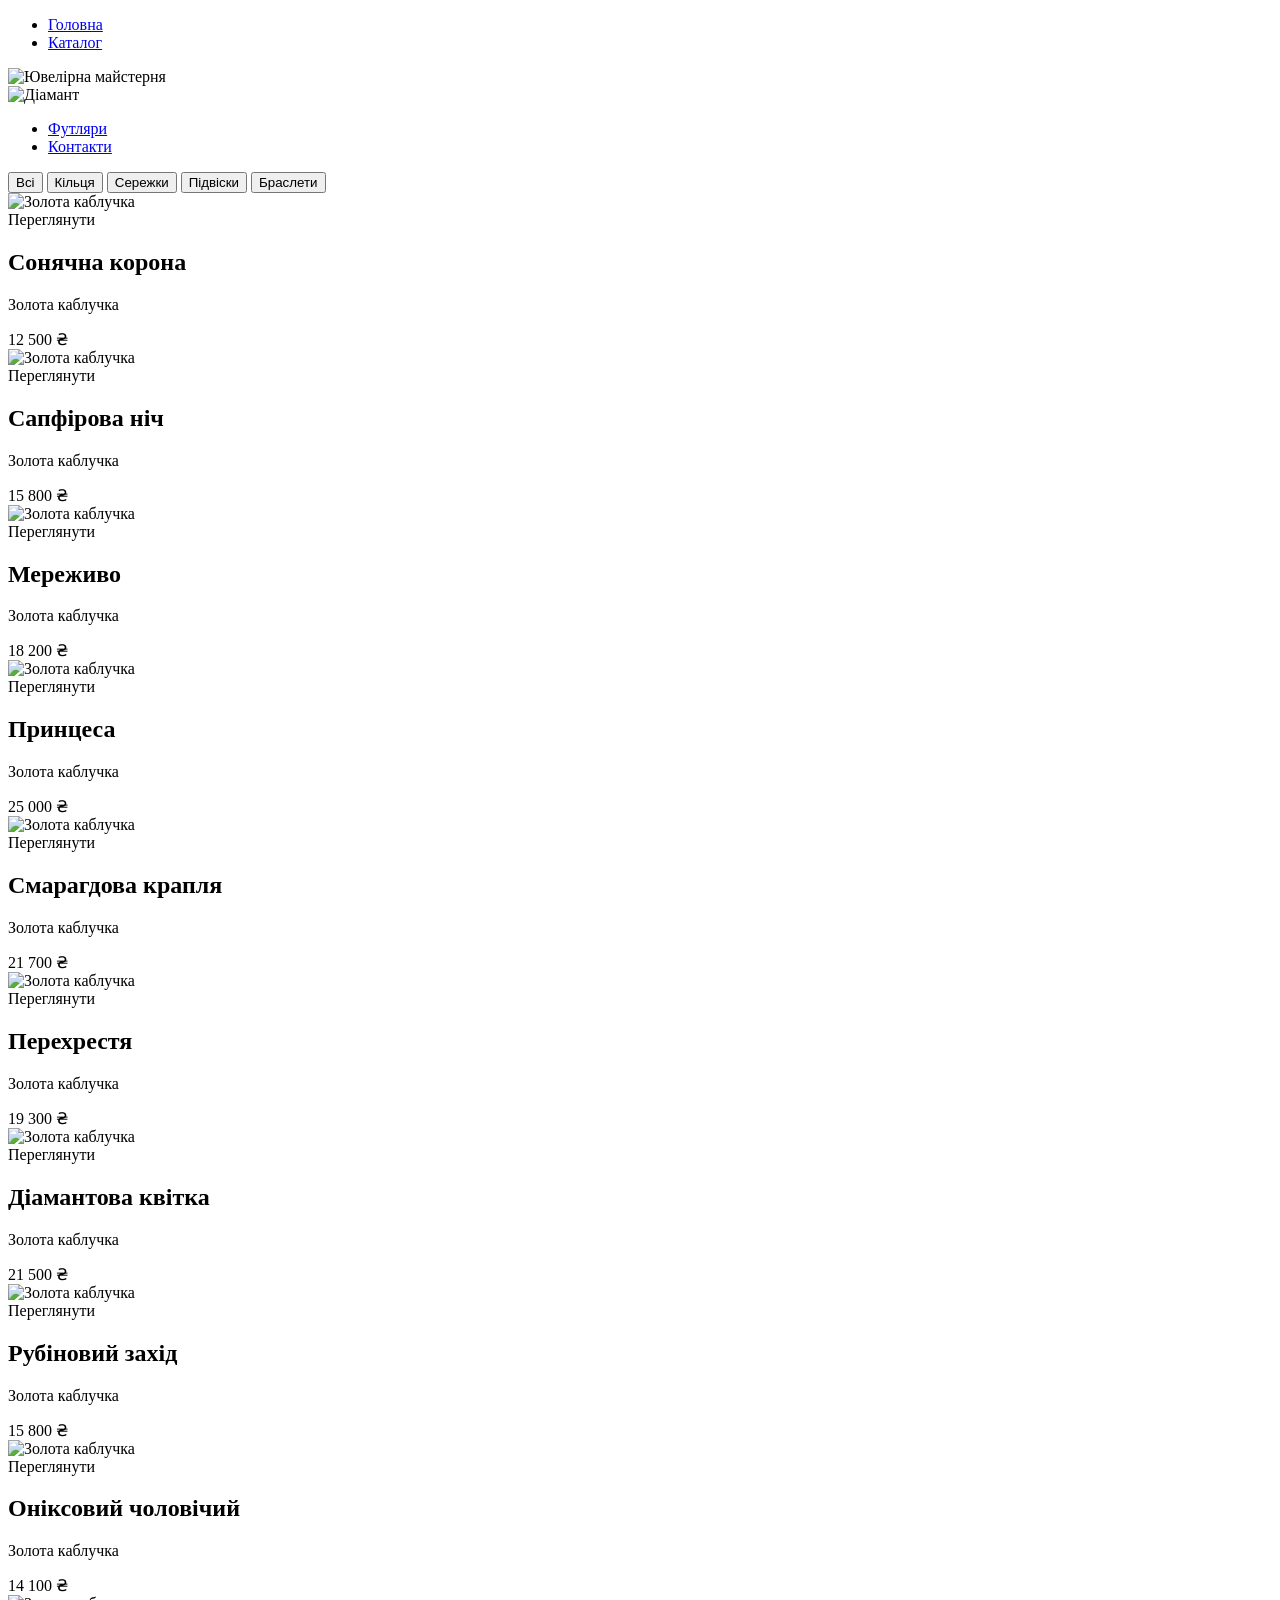
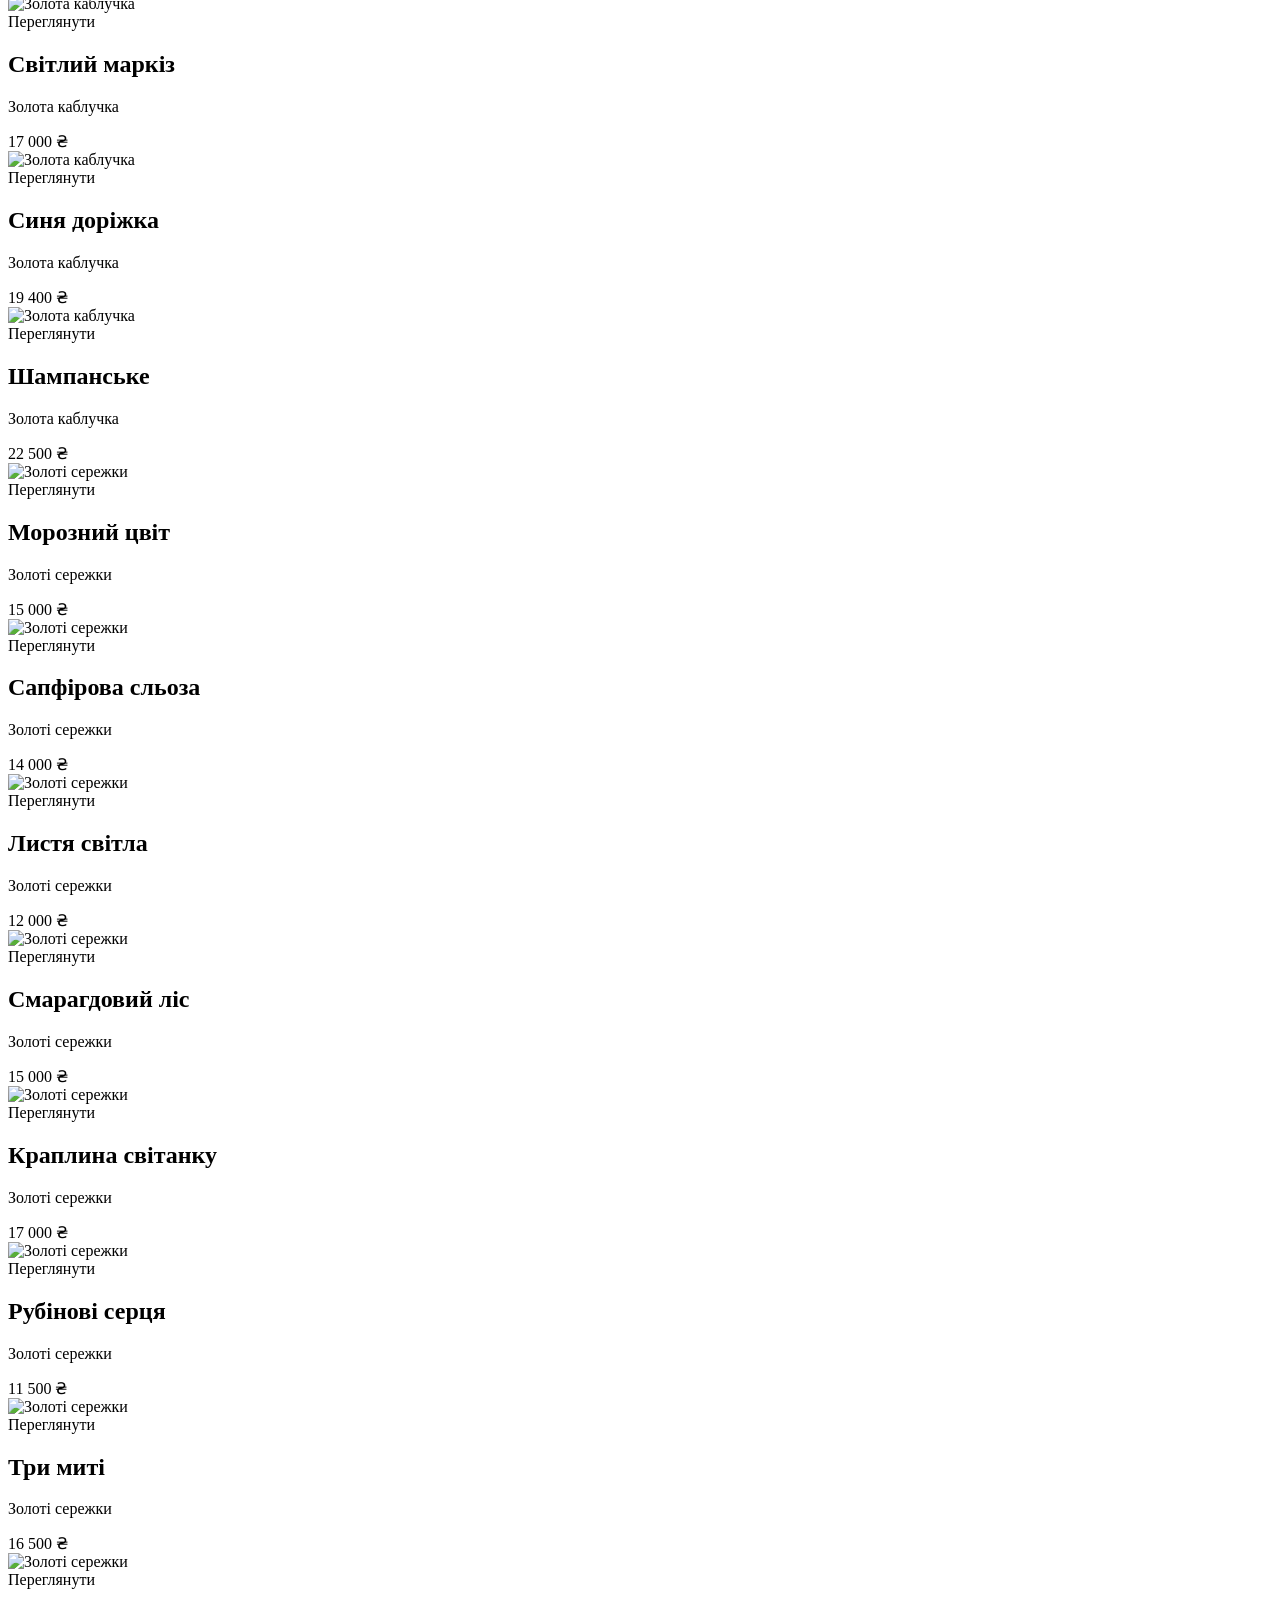
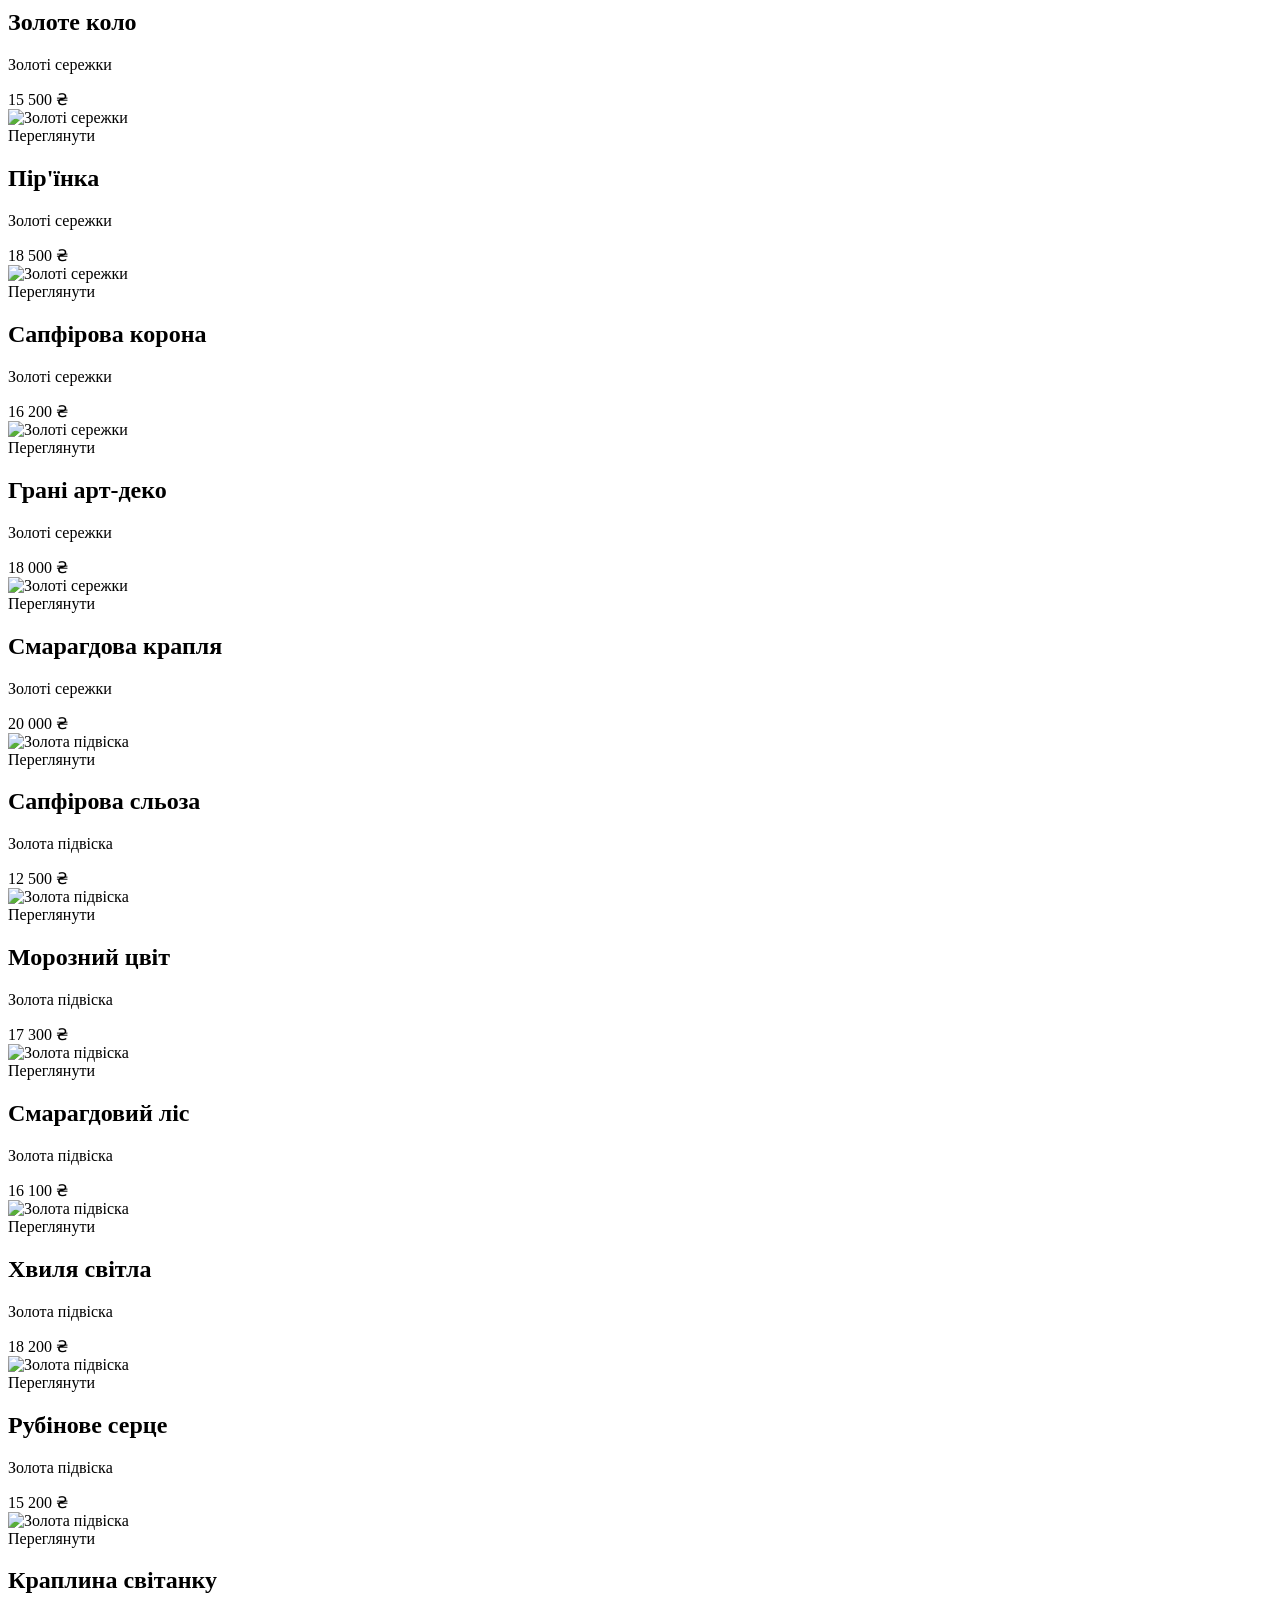
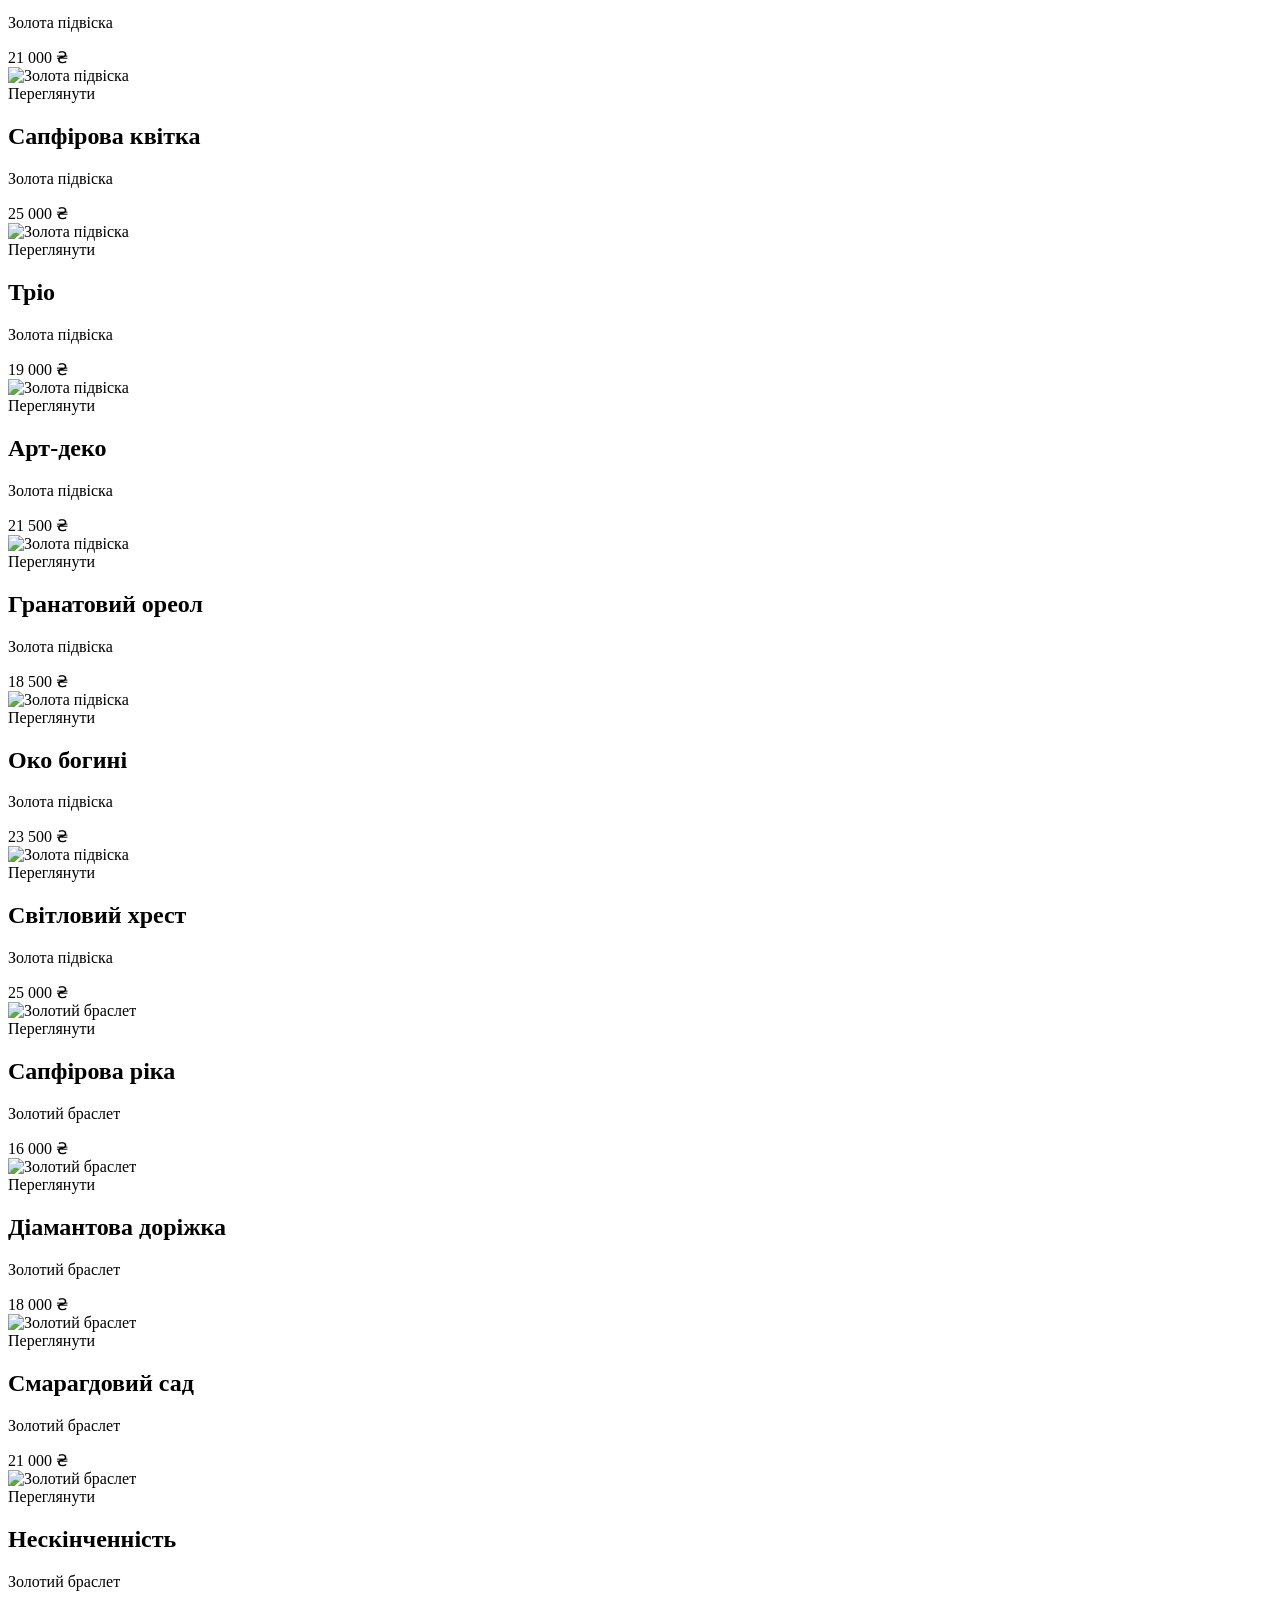
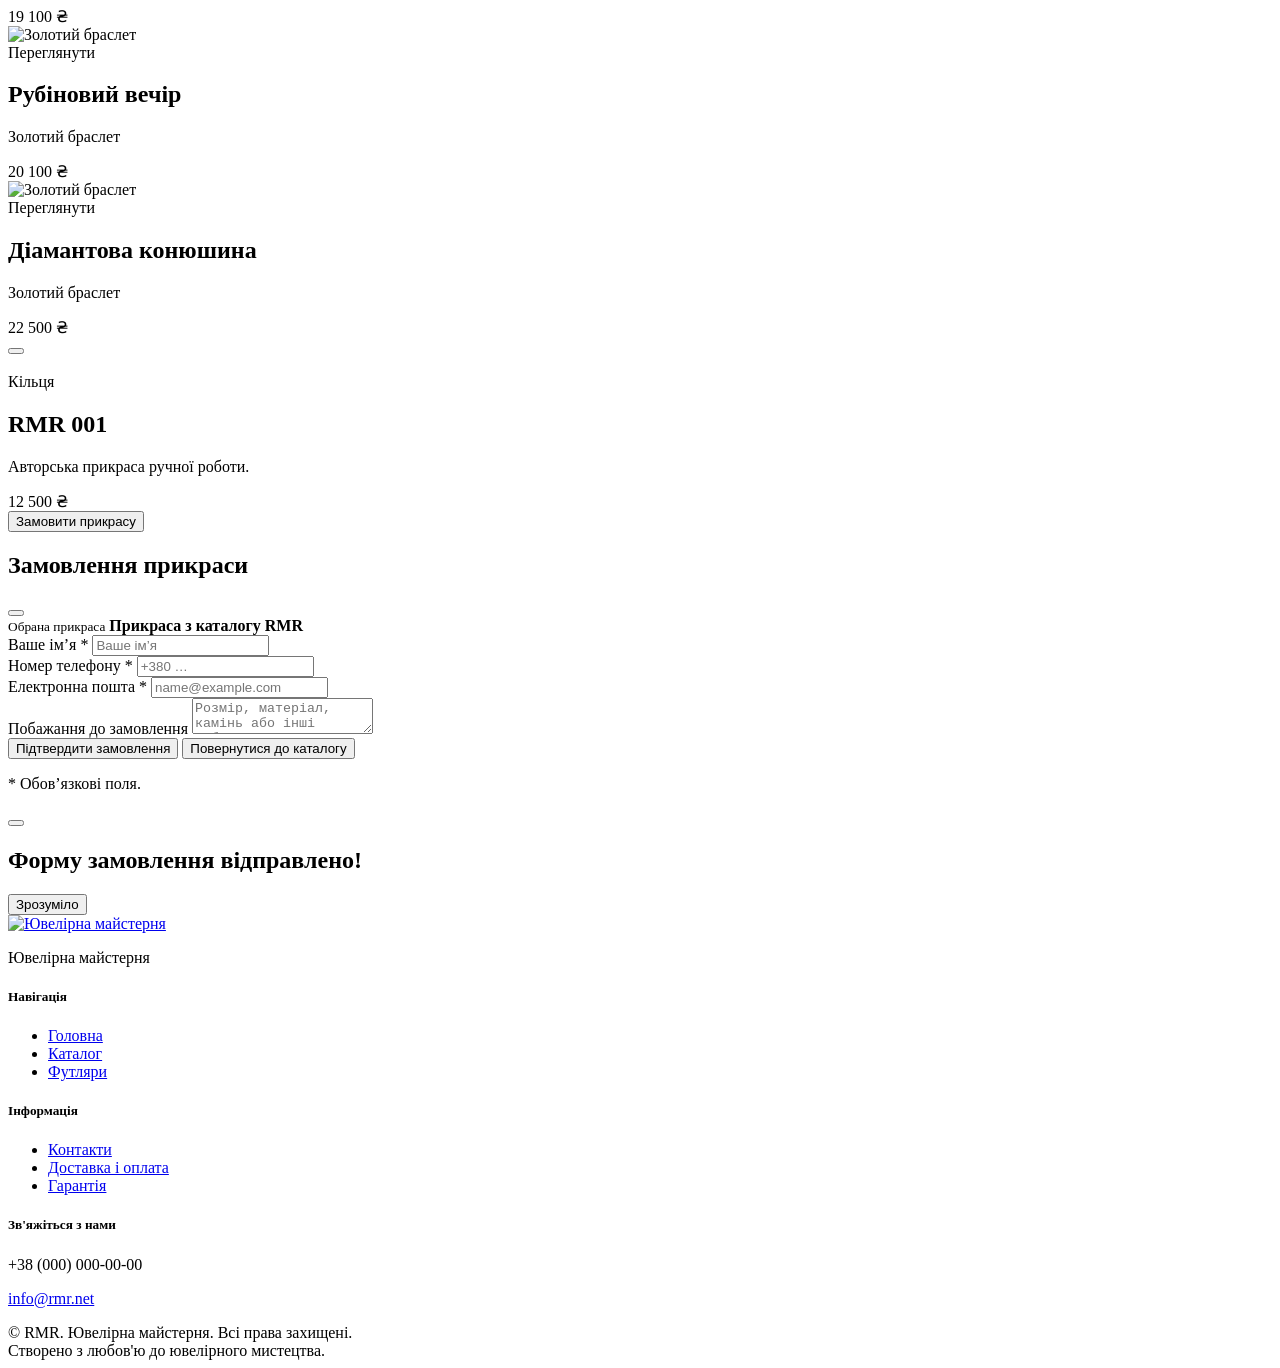
==== catalog.html @ 95575c85 "Add files via upload" ====
<!DOCTYPE html>
<html lang="uk">
<head>
    <meta charset="UTF-8">
    <meta name="viewport" content="width=device-width, initial-scale=1.0">
    
    <!-- Bootstrap -->
    <link rel="stylesheet" href="libs/bootstrap/css/bootstrap.min.css">
    
    <!-- Font Awesome -->
    <link rel="stylesheet" href="libs/fontawesome/css/all.min.css">

    
  <!-- Google Font -->
    <link rel="preconnect" href="https://fonts.googleapis.com">
    <link rel="preconnect" href="https://fonts.gstatic.com" crossorigin>
    <link href="https://fonts.googleapis.com/css2?family=Playfair+Display:wght@400;500;600;700&display=swap" rel="stylesheet">

       <!-- Основные стили -->
    <link rel="stylesheet" href="styles/style.css">

    <!-- Favicon -->
    <link rel="shortcut icon" href="images/favicon.png" type="image/x-icon">
    <title>Каталог — Ювелірна майстерня RMR</title>
 </head>         

<body>    
    <header class="site-header">
        <div class="container-fluid">
        <div class="row align-items-center">
    
        <!-- ЛЕВАЯ ЧАСТЬ МЕНЮ -->    
        <div class="col-lg-5 col-md-5 col-4">
        <nav class="navbar navbar-expand-lg p-0">
            <ul class="navbar-nav flex-row gap-lg-4 gap-2">
                <li class="nav-item ">  <a class="nav-link" href="index.html"> Головна </a> </li>   
                <li class="nav-item active"> <a class="nav-link"  href="catalog.html">  Каталог </a> </li>             
                                
            </ul>                    
        </nav>                            
        </div>                   
                                
        <!-- ЦЕНТРАЛЬНЫЙ ЛОГОТИП -->                          
        <div class="col-lg-2 col-md-2 col-4">                     
        <div class="logo-box text-center"> 
        <img src="images/logotip.png" class="logo img-fluid" alt="Ювелірна майстерня">
        <div class="diamond-wrap">                       
        <img src="images/diamond.png" class="logo-diamond" alt="Діамант"> </div>
         </div> 
        </div>             
        <!-- ПРАВАЯ ЧАСТЬ МЕНЮ -->
        <div class="col-lg-5 col-md-5 col-4">
        <nav class="navbar navbar-expand-lg p-0">
            <ul class="navbar-nav flex-row justify-content-end gap-lg-4 gap-2 w-100"> 
            <li class="nav-item"> <a class="nav-link" href="packaging.html"> Футляри  </a> </li>
            <li class="nav-item"> <a class="nav-link" href="contacts.html"> Контакти </a> </li> </ul>
        </nav>                        
        </div>                          
        </div>                           
        </div>                       
         </header>                

  
    <!-- ================= CATALOG ================= -->

    <main class="catalog-page">

        <!--<section class="catalog-header">
             <p>Оберіть прикрасу, яка стане частиною
                        вашої особливої історії. </p>
         </section>-->               
                   
                 
        <!-- ФІЛЬТР -->
        <div class="catalog-filter">
            <button class="filter-btn active" data-filter="all">Всі </button>
            <button class="filter-btn" data-filter="rings"> Кільця </button>
            <button class="filter-btn" data-filter="earrings"> Сережки </button>    
            <button class="filter-btn" data-filter="pendants">  Підвіски</button>         
            <button class="filter-btn" data-filter="bracelets">Браслети</button>
          </div>       
        
        <!-- ТОВАРИ -->
     <section class="products-grid">
            
        <!-- ===== КІЛЬЦЕ 1 ===== -->
       <article class="product-card"
         data-category="rings"
         data-title="Сонячна корона"
         data-description="Великий круглий діамант у центрі, оточений ореолом із дрібних діамантів. Плечики прикрашені ажурним золотим візерунком із діамантовою розсипкою. Жовте золото."
         data-price="12 500 ₴"
         data-category-name="Кільця">   
     <div class="product-image"> 
       <img src="images/rings/1.png"  alt="Золота каблучка">
     <div class="product-overlay"><span> Переглянути </span> </div>    
     </div>   
          
    <div class="product-info">
        <h2>Сонячна корона</h2>
        <p>Золота каблучка</p>
        <span class="product-price"> 12 500 ₴</span>
      </div>          
     </article>        

    <!-- ===== КІЛЬЦЕ 2 ===== -->
    <article class="product-card" 
            data-category="rings"
            data-title="Сапфірова ніч"
            data-description="Овальний синій сапфір в ореолі з круглих діамантів. Плечики з доріжкою дрібних діамантів. Жовте золото."
            data-price="15 800 ₴"
            data-category-name="Кільця">      
    <div class="product-image">
         <img src="images/rings/2.png" alt="Золота каблучка">       
      <div class="product-overlay"><span>Переглянути</span></div>  
    </div>                    
                         
    <div class="product-info">
         <h2>Сапфірова ніч</h2>
          <p>Золота каблучка</p>      
       <span class="product-price"> 15 800 ₴</span>
                       
     </div>               
     </article>                   

       <!-- ===== КІЛЬЦЕ 3 ===== -->
    <article class="product-card" 
            data-category="rings"
            data-title="Мереживо"
            data-description="Широка ажурна шинка з переплетеним золотим візерунком. У центрі ромбоподібний елемент, оздоблений дрібними діамантами. Жовте золото."
            data-price="18 200 ₴"
            data-category-name="Кільця">  
        <div class="product-image">
             <img src="images/rings/3.png" alt="Золота каблучка">
        <div class="product-overlay"><span>Переглянути</span> </div>
         </div>       
         <div class="product-info">
               <h2>Мереживо</h2>
               <p>Золота каблучка</p>
               <span class="product-price">18 200 ₴</span>
        </div>
    </article> 
           
           <!-- ===== КІЛЬЦЕ 4 ===== -->
    <article class="product-card" 
        data-category="rings"
        data-title="Принцеса"
        data-description="Діамант огранки принцеса у ковалих лапках. Плечики з доріжкою дрібних діамантів. Біле золото (за фото метал виглядає світлішим, ніж в інших виробах, тому це варто уточнити)."
        data-price="25 000 ₴"
        data-category-name="Кільця">  
<div class="product-image">
     <img src="images/rings/4.png" alt="Золота каблучка">
<div class="product-overlay"><span>Переглянути</span> </div>
 </div>       
 <div class="product-info">
        <h2>Принцеса</h2>
        <p>Золота каблучка</p>
        <span class="product-price">25 000 ₴</span>
</div>
</article>

      <!-- ===== КІЛЬЦЕ 5 ===== -->
    <article class="product-card" 
        data-category="rings"
        data-title="Смарагдова крапля"
        data-description="Смарагд-груша в обрамленні з дрібних діамантів із вишуканими золотими завитками з боків. Жовте золото."
        data-price="21 700 ₴"
        data-category-name="Кільця">  
<div class="product-image">
    <img src="images/rings/5.png" alt="Золота каблучка">
<div class="product-overlay"><span>Переглянути</span> </div>
</div>       
<div class="product-info"> 
    <h2>Смарагдова крапля</h2>
    <p>Золота каблучка</p>
    <span class="product-price">21 700 ₴</span>
</div>
</article>  
            
      <!-- ===== КІЛЬЦЕ 6 ===== -->
    <article class="product-card" 
    data-category="rings"
    data-title="Перехрестя"
    data-description="Кілька тонких золотих шинок, що перехрещуються, з доріжками дрібних діамантів. Легка та динамічна форма. Жовте золото."
    data-price="19 300 ₴"
    data-category-name="Кільця">  
<div class="product-image">
    <img src="images/rings/6.png" alt="Золота каблучка">
<div class="product-overlay"><span>Переглянути</span> </div>
</div>       
<div class="product-info">
    <h2>Перехрестя</h2>
    <p>Золота каблучка</p>
<span class="product-price">19 300 ₴</span>
</div>
</article>  
        
      <!-- ===== КІЛЬЦЕ 7 ===== -->
    <article class="product-card" 
        data-category="rings"
        data-title="Діамантова квітка"
        data-description="Великий круглий діамант у центрі, оточений колом із круглих діамантів у формі квітки. Гладка золота шинка. Жовте золото."
        data-price="21 500 ₴"
        data-category-name="Кільця">  
<div class="product-image">
    <img src="images/rings/7.png" alt="Золота каблучка">
<div class="product-overlay"><span>Переглянути</span> </div>
</div>       
<div class="product-info"> 
    <h2>Діамантова квітка</h2>
    <p>Золота каблучка</p>
<span class="product-price">21 500 ₴</span>
</div>
</article>  
        
    <!-- ===== КІЛЬЦЕ 8 ===== -->
    <article class="product-card" 
        data-category="rings"
        data-title="Рубіновий захід"
        data-description="Овальний рубін в ореолі з дрібних діамантів. Плечики з діамантовою доріжкою. Жовте золото."
        data-price="15 800 ₴"
        data-category-name="Кільця">  
<div class="product-image">
    <img src="images/rings/8.png" alt="Золота каблучка">
<div class="product-overlay"><span>Переглянути</span> </div>
</div>       
<div class="product-info">  
    <h2>Рубіновий захід</h2>
    <p>Золота каблучка</p>
<span class="product-price">15 800 ₴</span>
</div>
</article>  
        
        <!-- ===== КІЛЬЦЕ 9 ===== -->
    <article class="product-card" 
        data-category="rings"
        data-title="Оніксовий чоловічий"
        data-description="Печатка з прямокутним чорним каменем (схоже на онікс) у масивній золотій оправі. З боків ажурний орнамент. Жовте золото."
        data-price="14 100 ₴"
        data-category-name="Кільця">  
    <div class="product-image">
        <img src="images/rings/9.png" alt="Золота каблучка">
    <div class="product-overlay"><span>Переглянути</span> </div>
    </div>       
    <div class="product-info">  
        <h2>Оніксовий чоловічий</h2>
        <p>Золота каблучка</p>
    <span class="product-price">14 100 ₴</span>
    </div>
    </article>  
            
           <!-- ===== КІЛЬЦЕ 10 ===== -->
    <article class="product-card" 
    data-category="rings"
    data-title="Світлий маркіз"
    data-description="Діамант огранки маркіз у центрі з двома групами дрібних діамантів по боках. Тонка золота шинка. Жовте золото."
    data-price="17 000 ₴"
    data-category-name="Кільця">  
<div class="product-image">
    <img src="images/rings/10.png" alt="Золота каблучка">
<div class="product-overlay"><span>Переглянути</span> </div>
</div>       
<div class="product-info">  
    <h2>Світлий маркіз</h2>
    <p>Золота каблучка</p>
<span class="product-price">17 000 ₴</span>
</div>
</article>  

      <!-- ===== КІЛЬЦЕ 11 ===== -->
        <article class="product-card" 
            data-category="rings"
            data-title="Синя доріжка"
            data-description="Напівобідок із чергуванням круглих сапфірів і діамантів по всій верхній частині шинки. Жовте золото."
            data-price="19 400 ₴"
            data-category-name="Кільця">  
        <div class="product-image">
        <img src="images/rings/11.png" alt="Золота каблучка">
        <div class="product-overlay"><span>Переглянути</span> </div>
        </div>       
        <div class="product-info">  
            <h2>Синя доріжка</h2>
            <p>Золота каблучка</p>
        <span class="product-price">19 400 ₴</span>
        </div>
        </article>      

        <!-- ===== КІЛЬЦЕ 12 ===== -->
        <article class="product-card" 
            data-category="rings"
            data-title="Шампанське"
            data-description="Великий овальний камінь теплого відтінку шампань (схоже на діамант фантазійного кольору або морганіт, потрібне уточнення) в ореолі з дрібних діамантів. Плечики прикрашені діамантами. Жовте золото."
            data-price="22 500 ₴"
            data-category-name="Кільця">  
        <div class="product-image">
        <img src="images/rings/12.png" alt="Золота каблучка">
        <div class="product-overlay"><span>Переглянути</span> </div>
        </div>       
        <div class="product-info">  
            <h2>Шампанське</h2>
            <p>Золота каблучка</p>
        <span class="product-price">22 500 ₴</span>
        </div>
        </article>  


             <!-- ===== СЕРЕЖКИ ===== -->
        <article class="product-card" 
                 data-category="earrings"
                 data-title="Морозний цвіт"
                 data-description="По вісім діамантів-маркізів у формі квітки, в центрі круглий діамант, зверху пусета-маркіз, жовте золото."
                 data-price="15 000 ₴"
                 data-category-name="Сережки">  
        <div class="product-image">    
                   <img src="images/earrings/1.png"alt="Золоті сережки">
        <div class="product-overlay"> <span>Переглянути</span> </div>  
         </div>                
        <div class="product-info">
                <h2>Морозний цвіт</h2>
                <p>Золоті сережки</p>
                <span class="product-price">  15 000 ₴</span>       
        </div>    
        </article> 

        <!-- ===== СЕРЕЖКИ 2===== -->
        <article class="product-card" 
                 data-category="earrings"
                 data-title="Сапфірова сльоза"
                 data-description="Сапфіри-груші в ореолі з діамантів, зверху квадратний елемент із чотирьох діамантів, жовте золото."
                 data-price="14 000 ₴"
                 data-category-name="Сережки">  
        <div class="product-image">    
                   <img src="images/earrings/2.png"alt="Золоті сережки">
        <div class="product-overlay"> <span>Переглянути</span> </div>  
         </div>                
        <div class="product-info">
                <h2>Сапфірова сльоза</h2>
                <p>Золоті сережки</p>
                <span class="product-price">  14 000 ₴</span>       
        </div>    
        </article>

        <!-- ===== СЕРЕЖКИ 3===== -->
        <article class="product-card" 
                 data-category="earrings"
                 data-title="Листя світла"
                 data-description="Каскад із діамантів-маркізів у вигляді гілочки, зверху пусета з круглим діамантом, жовте золото."
                 data-price="12 000 ₴"
                 data-category-name="Сережки">  
        <div class="product-image">    
                   <img src="images/earrings/3.png"alt="Золоті сережки">
        <div class="product-overlay"> <span>Переглянути</span> </div>  
         </div>                
        <div class="product-info">
                <h2>Листя світла</h2>
                <p>Золоті сережки</p>
                <span class="product-price">  12 000 ₴</span>       
        </div>    
        </article>

        <!-- ===== СЕРЕЖКИ 4===== -->
        <article class="product-card" 
                 data-category="earrings"
                 data-title="Смарагдовий ліс"
                 data-description="Смарагди огранки ізумруд в ореолі з круглих діамантів, зверху овальна пусета з діамантів, жовте золото."
                 data-price="15 000 ₴"
                 data-category-name="Сережки">  
        <div class="product-image">    
                   <img src="images/earrings/4.png"alt="Золоті сережки">
        <div class="product-overlay"> <span>Переглянути</span> </div>  
         </div>                
        <div class="product-info">
                <h2>Смарагдовий ліс</h2>
                <p>Золоті сережки</p>
                <span class="product-price">  15 000 ₴</span>       
        </div>    
        </article> 

        <!-- ===== СЕРЕЖКИ 5===== -->
        <article class="product-card" 
                 data-category="earrings"
                 data-title="Краплина світанку"
                 data-description="Діаманти-груші в подвійному ореолі з дрібних діамантів, зверху діамантова доріжка, жовте золото."
                 data-price="17 000 ₴"
                 data-category-name="Сережки">  
        <div class="product-image">    
                   <img src="images/earrings/5.png"alt="Золоті сережки">
        <div class="product-overlay"> <span>Переглянути</span> </div>  
         </div>                
        <div class="product-info">
                <h2>Краплина світанку</h2>
                <p>Золоті сережки</p>
                <span class="product-price">  17 000 ₴</span>       
        </div>    
        </article> 

        <!-- ===== СЕРЕЖКИ 6===== -->
        <article class="product-card" 
                 data-category="earrings"
                 data-title="Рубінові серця"
                 data-description="Рубіни-серця в ореолі з діамантів, зверху великий овальний діамант, жовте золото."
                 data-price="11 500 ₴"
                 data-category-name="Сережки">  
        <div class="product-image">    
                   <img src="images/earrings/6.png"alt="Золоті сережки">
        <div class="product-overlay"> <span>Переглянути</span> </div>  
         </div>                
        <div class="product-info">
                <h2>Рубінові серця</h2>
                <p>Золоті сережки</p>
                <span class="product-price">  11 500 ₴</span>       
        </div>    
        </article>

        <!-- ===== СЕРЕЖКИ 7===== -->
        <article class="product-card" 
                 data-category="earrings"
                 data-title="Три миті"
                 data-description="Три круглі діаманти, підвішені один під одним, зверху витягнута діамантова пусета, жовте золото."
                 data-price="16 500 ₴"
                 data-category-name="Сережки">  
        <div class="product-image">    
                   <img src="images/earrings/7.png"alt="Золоті сережки">
        <div class="product-overlay"> <span>Переглянути</span> </div>  
         </div>                
        <div class="product-info">
                <h2>Три миті</h2>
                <p>Золоті сережки</p>
                <span class="product-price">  16 500 ₴</span>       
        </div>    
        </article>

        <!-- ===== СЕРЕЖКИ 8===== -->
        <article class="product-card" 
                 data-category="earrings"
                 data-title="Золоте коло"
                 data-description="Золоті сережки-кільця з доріжкою з круглих діамантів по всій довжині."
                 data-price="15 500 ₴"
                 data-category-name="Сережки">  
        <div class="product-image">    
                   <img src="images/earrings/8.png"alt="Золоті сережки">
        <div class="product-overlay"> <span>Переглянути</span> </div>  
         </div>                
        <div class="product-info">
                <h2>Золоте коло</h2>
                <p>Золоті сережки</p>
                <span class="product-price">  15 500 ₴</span>       
        </div>    
        </article> 

        <!-- ===== СЕРЕЖКИ 9===== -->
        <article class="product-card" 
                 data-category="earrings"
                 data-title="Пір'їнка"
                 data-description="Подовжений каскад із діамантів-маркізів і круглого діаманта, зверху діамант-маркіз, жовте золото."
                 data-price="18 500 ₴"
                 data-category-name="Сережки">  
        <div class="product-image">    
                   <img src="images/earrings/9.png"alt="Золоті сережки">
        <div class="product-overlay"> <span>Переглянути</span> </div>  
         </div>                
        <div class="product-info">
                <h2>Пір'їнка</h2>
                <p>Золоті сережки</p>
                <span class="product-price">  18 500 ₴</span>       
        </div>    
        </article>  

        <!-- ===== СЕРЕЖКИ 10===== -->
        <article class="product-card" 
                 data-category="earrings"
                 data-title="Сапфірова корона"
                 data-description="Круглі сапфіри в ореолі з діамантів, вище два невеликі камені (діамант і сапфір), жовте золото."
                 data-price="16 200 ₴"
                 data-category-name="Сережки">  
        <div class="product-image">    
                   <img src="images/earrings/10.png"alt="Золоті сережки">
        <div class="product-overlay"> <span>Переглянути</span> </div>  
         </div>                
        <div class="product-info">
                <h2>Сапфірова корона</h2>
                <p>Золоті сережки</p>
                <span class="product-price">  16 200 ₴</span>       
        </div>    
        </article>

        <!-- ===== СЕРЕЖКИ 11===== -->
        <article class="product-card" 
                 data-category="earrings"
                 data-title="Грані арт-деко"
                 data-description="Квадратний діамант у ромбоподібній оправі з діамантовою окантовкою, зверху доріжка з діамантів, жовте золото."
                 data-price="18 000 ₴"
                 data-category-name="Сережки">  
        <div class="product-image">    
                   <img src="images/earrings/11.png"alt="Золоті сережки">
        <div class="product-overlay"> <span>Переглянути</span> </div>  
         </div>                
        <div class="product-info">
                <h2>Грані арт-деко</h2>
                <p>Золоті сережки</p>
                <span class="product-price">  18 000 ₴</span>       
        </div>    
        </article>

        <!-- ===== СЕРЕЖКИ 12===== -->
        <article class="product-card" 
                 data-category="earrings"
                 data-title="Смарагдова крапля"
                 data-description="Смарагди-груші в ореолі з діамантів, зверху діамант-маркіз і невеликий діамантовий акцент, жовте золото."
                 data-price="20 000 ₴"
                 data-category-name="Сережки">  
        <div class="product-image">    
                   <img src="images/earrings/12.png"alt="Золоті сережки">
        <div class="product-overlay"> <span>Переглянути</span> </div>  
         </div>                
        <div class="product-info">
                <h2>Смарагдова крапля</h2>
                <p>Золоті сережки</p>
                <span class="product-price">  20 000 ₴</span>       
        </div>    
        </article>        
        
              
                                   
        <!-- ===== ПІДВІСКА ===== -->
        <article class="product-card" 
            data-category="pendants"
            data-title="Сапфірова сльоза"
            data-description="Cапфір-груша в ореолі з круглих діамантів, бейл-квітка з діамантів, жовте золото, ланцюжок."
            data-price="12 500 ₴"
            data-category-name="Підвіска">  
       <div class="product-image"><img src="images/pendants/1.png"alt="Золота підвіска">
       <div class="product-overlay"><span>Переглянути</span> </div>
        </div>        
        <div class="product-info">   
                <h2>Сапфірова сльоза</h2> 
                <p>Золота підвіска</p>    
                <span class="product-price">  12 500 ₴</span>
        </div>      
        </article>        
                
        <!-- ===== ПІДВІСКА 2 ===== -->
    <article class="product-card" 
        data-category="pendants"
        data-title="Морозний цвіт"
        data-description=" Вісім діамантів огранки маркіз у формі сніжинки, центральний круглий діамант, бейл із діаманта-груші, жовте золото. "
        data-price="17 300 ₴"
        data-category-name="Підвіска">  
    <div class="product-image">
        <img src="images/pendants/2.png"alt="Золота підвіска">
    <div class="product-overlay"><span>Переглянути</span></div>  
    </div>
    <div class="product-info">
        <h2>Морозний цвіт</h2>
        <p>Золота підвіска</p>
        <span class="product-price"> 17 300 ₴</span>
    </div>   
    </article>

    <!-- ===== ПІДВІСКА 3 ===== -->
    <article class="product-card" 
        data-category="pendants"
        data-title="Смарагдовий ліс"
        data-description="Смарагд огранки ізумруд в ореолі з круглих діамантів, бейл із доріжкою з діамантів, жовте золото.    "
        data-price="16 100 ₴"
        data-category-name="Підвіска">  
    <div class="product-image">
        <img src="images/pendants/3.png"alt="Золота підвіска">
    <div class="product-overlay"><span>Переглянути</span></div>  
    </div>
    <div class="product-info">
        <h2>Смарагдовий ліс</h2>
        <p>Золота підвіска</p>
        <span class="product-price"> 16 100 ₴</span>
    </div>   
    </article>
    
    <!-- ===== ПІДВІСКА 4 ===== -->
    <article class="product-card" 
        data-category="pendants"
        data-title="Хвиля світла"
        data-description="S-подібна ажурна хвиля з розсипом дрібних діамантів, унизу великий круглий діамант, жовте золото."
        data-price="18 200 ₴"
        data-category-name="Підвіска">  
    <div class="product-image">
        <img src="images/pendants/4.png"alt="Золота підвіска">
    <div class="product-overlay"><span>Переглянути</span></div>  
    </div>
    <div class="product-info">
        <h2>Хвиля світла</h2>
        <p>Золота підвіска</p>
        <span class="product-price"> 18 200 ₴</span>
    </div>   
    </article>

    <!-- ===== ПІДВІСКА 5 ===== -->
    <article class="product-card" 
        data-category="pendants"
        data-title="Рубінове серце"
        data-description="Рубін у формі серця в ореолі з діамантів, бейл із діамантами, жовте золото."
        data-price="15 200 ₴"
        data-category-name="Підвіска">  
    <div class="product-image">
        <img src="images/pendants/5.png"alt="Золота підвіска">
    <div class="product-overlay"><span>Переглянути</span></div>  
    </div>
    <div class="product-info">
        <h2>Рубінове серце</h2>
        <p>Золота підвіска</p>
        <span class="product-price"> 15 200 ₴</span>
    </div>   
    </article>

    <!-- ===== ПІДВІСКА 6 ===== -->
    <article class="product-card" 
        data-category="pendants"
        data-title="Краплина світанку"
        data-description="Діамант-груша в подвійному ореолі з дрібних діамантів, бейл із діамантами, жовте золото."
        data-price="21 000 ₴"
        data-category-name="Підвіска">  
    <div class="product-image">
        <img src="images/pendants/6.png"alt="Золота підвіска">
    <div class="product-overlay"><span>Переглянути</span></div>  
    </div>
    <div class="product-info">
        <h2>Краплина світанку</h2>
        <p>Золота підвіска</p>
        <span class="product-price"> 21 000 ₴</span>
    </div>   
    </article>

    <!-- ===== ПІДВІСКА 7 ===== -->
    <article class="product-card" 
        data-category="pendants"
        data-title="Сапфірова квітка"
        data-description="Чотири сапфіри-маркізи, центральний круглий діамант, між пелюстками дрібні діаманти, жовте золото."
        data-price="25 000 ₴"
        data-category-name="Підвіска">  
    <div class="product-image">
        <img src="images/pendants/7.png"alt="Золота підвіска">
    <div class="product-overlay"><span>Переглянути</span></div>  
    </div>
    <div class="product-info">
        <h2>Сапфірова квітка</h2>
        <p>Золота підвіска</p>
        <span class="product-price"> 25 000 ₴</span>
    </div>   
    </article>

    <!-- ===== ПІДВІСКА 8 ===== -->
    <article class="product-card" 
        data-category="pendants"
        data-title="Тріо"
        data-description="Три круглі діаманти у вертикальній лінії, бейл із діамантами, жовте золото."
        data-price="19 000 ₴"
        data-category-name="Підвіска">  
    <div class="product-image">
        <img src="images/pendants/8.png"alt="Золота підвіска">
    <div class="product-overlay"><span>Переглянути</span></div>  
    </div>
    <div class="product-info">
        <h2>Тріо</h2>
        <p>Золота підвіска</p>
        <span class="product-price"> 19 000 ₴</span>
    </div>   
    </article>

    <!-- ===== ПІДВІСКА 9 ===== -->
    <article class="product-card" 
        data-category="pendants"
        data-title="Арт-деко"
        data-description="Овальний діамант у геометричній ажурній оправі з дрібними діамантами, жовте золото."
        data-price="21 500 ₴"
        data-category-name="Підвіска">  
    <div class="product-image">
        <img src="images/pendants/9.png"alt="Золота підвіска">
    <div class="product-overlay"><span>Переглянути</span></div>  
    </div>
    <div class="product-info">
        <h2>Арт-деко</h2>
        <p>Золота підвіска</p>
        <span class="product-price"> 21 500 ₴</span>
    </div>   
    </article>

    <!-- ===== ПІДВІСКА 10 ===== -->
    <article class="product-card" 
        data-category="pendants"
        data-title="Гранатовий ореол"
        data-description="Круглий червоний камінь (рубін) в ореолі з діамантів, бейл із діамантами, жовте золото."
        data-price="18 500 ₴"
        data-category-name="Підвіска">  
    <div class="product-image">
        <img src="images/pendants/10.png"alt="Золота підвіска">
    <div class="product-overlay"><span>Переглянути</span></div>  
    </div>
    <div class="product-info">
        <h2>Гранатовий ореол</h2>
        <p>Золота підвіска</p>
        <span class="product-price"> 18 500 ₴</span>
    </div>   
    </article>

    <!-- ===== ПІДВІСКА 11 ===== -->
    <article class="product-card" 
        data-category="pendants"
        data-title="Око богині"
        data-description="Діамант-маркіз у подвійному контурі з дрібних діамантів, жовте золото."
        data-price="23 500 ₴"
        data-category-name="Підвіска">  
    <div class="product-image">
        <img src="images/pendants/11.png"alt="Золота підвіска">
    <div class="product-overlay"><span>Переглянути</span></div>  
    </div>
    <div class="product-info">
        <h2>Око богині</h2>
        <p>Золота підвіска</p>
        <span class="product-price"> 23 500 ₴</span>
    </div>   
    </article>

    <!-- ===== ПІДВІСКА 12 ===== -->
    <article class="product-card" 
        data-category="pendants"
        data-title="Світловий хрест"
        data-description="Чотири діаманти-маркізи у формі хреста, в центрі дрібний круглий діамант, бейл із діаманта-груші, жовте золото."
        data-price="25 000 ₴"
        data-category-name="Підвіска">  
    <div class="product-image">
        <img src="images/pendants/12.png"alt="Золота підвіска">
    <div class="product-overlay"><span>Переглянути</span></div>  
    </div>
    <div class="product-info">
        <h2>Світловий хрест</h2>
        <p>Золота підвіска</p>
        <span class="product-price"> 25 000 ₴</span>
    </div>   
    </article>

     
     <!-- ===== БРАСЛЕТ ===== -->
    <article class="product-card" 
        data-category="bracelets"
        data-title="Сапфірова ріка"
        data-description="Золотий браслет із круглими синіми сапфірами в литих оправах. Між ними чергуються ромбоподібні діаманти. Жовте золото, надійний замок."
        data-price="16 000 ₴"
        data-category-name="Браслети">  
    <div class="product-image">
        <img class="bracelets" src="images/bracelets/1.png" alt="Золотий браслет">
    <div class="product-overlay"> <span>Переглянути</span> </div> 
    </div>    
    <div class="product-info">
       <h2>Сапфірова ріка</h2>
       <p>Золотий браслет</p>
        <span class="product-price"> 16 000 ₴</span>  
    </div>       
    </article>

    <!-- ===== БРАСЛЕТ 2===== -->
    <article class="product-card" 
        data-category="bracelets"
        data-title="Діамантова доріжка"
        data-description="Класичний тенісний браслет: суцільна лінія круглих діамантів у золотих кастах-лапках, на золотому ланцюжку для регулювання довжини. Жовте золото."
        data-price="18 000 ₴"
        data-category-name="Браслети">  
    <div class="product-image">
        <img class="bracelets" src="images/bracelets/2.png" alt="Золотий браслет">
    <div class="product-overlay"> <span>Переглянути</span> </div> 
    </div>    
    <div class="product-info">
       <h2>Діамантова доріжка</h2>
       <p>Золотий браслет</p>
        <span class="product-price"> 18 000 ₴</span>  
    </div>       
    </article> 

    <!-- ===== БРАСЛЕТ 3===== -->
    <article class="product-card" 
        data-category="bracelets"
        data-title="Смарагдовий сад"
        data-description="Круглі смарагди в золотих оправах чергуються з невеликими діамантами. Звʼязані між собою золотими ланками. Жовте золото."
        data-price="21 000 ₴"
        data-category-name="Браслети">  
    <div class="product-image">
        <img class="bracelets" src="images/bracelets/3.png" alt="Золотий браслет">
    <div class="product-overlay"> <span>Переглянути</span> </div> 
    </div>    
    <div class="product-info">
       <h2>Смарагдовий сад</h2>
       <p>Золотий браслет</p>
        <span class="product-price"> 21 000 ₴</span>  
    </div>       
    </article> 

    <!-- ===== БРАСЛЕТ 4===== -->
    <article class="product-card" 
        data-category="bracelets"
        data-title="Нескінченність"
        data-description="Центральний елемент у вигляді переплетеної вісімки, оздоблений дрібними діамантами. З боків гладкі золоті дужки та ланцюжок для регулювання довжини. Жовте золото."
        data-price="19 100 ₴"
        data-category-name="Браслети">  
    <div class="product-image">
        <img class="bracelets" src="images/bracelets/4.png" alt="Золотий браслет">
    <div class="product-overlay"> <span>Переглянути</span> </div> 
    </div>    
    <div class="product-info">
       <h2>Нескінченність</h2>
       <p>Золотий браслет</p>
        <span class="product-price"> 19 100 ₴</span>  
    </div>       
    </article> 

        <!-- ===== БРАСЛЕТ 5===== -->
    <article class="product-card" 
        data-category="bracelets"
        data-title="Рубіновий вечір"
        data-description="Центральний великий рубін подушкоподібної огранки в золотій оправі й чотири менші рубіни по боках, з'єднані золотими ланками. Жовте золото."
        data-price="20 100 ₴"
        data-category-name="Браслети">  
    <div class="product-image">
        <img class="bracelets" src="images/bracelets/5.png" alt="Золотий браслет">
    <div class="product-overlay"> <span>Переглянути</span> </div> 
    </div>    
    <div class="product-info">
        <h2>Рубіновий вечір</h2>
        <p>Золотий браслет</p>
        <span class="product-price"> 20 100 ₴</span>  
    </div>       
    </article>  

    <!-- ===== БРАСЛЕТ 6===== -->
    <article class="product-card" 
        data-category="bracelets"
        data-title="Діамантова конюшина"
        data-description="Центральна квітка з чотирьох діамантів і чотири окремі діамантові каст-лапки по боках, поєднані тонким золотим ланцюжком. Жовте золото."
        data-price="22 500 ₴"
        data-category-name="Браслети">  
    <div class="product-image">
    <img class="bracelets" src="images/bracelets/6.png" alt="Золотий браслет">
    <div class="product-overlay"> <span>Переглянути</span> </div> 
    </div>    
    <div class="product-info">
        <h2>Діамантова конюшина</h2>
        <p>Золотий браслет</p>
    <span class="product-price"> 22 500 ₴</span>  
    </div>       
    </article>  

    </section>
  </main>   

  
      
 
        <!-- =========================================
            BOOTSTRAP MODAL — RMR PRODUCT LIGHTBOX
        ========================================= -->

    <div class="modal fade rmr-modal" id="productModal" tabindex="-1" aria-labelledby="modalProductTitle" aria-hidden="true">
    <div class="modal-dialog modal-xl modal-dialog-centered">
    <div class="modal-content">

     <!-- Кнопка закрытия -->
            <button type="button" class="modal-close" data-bs-dismiss="modal" aria-label="Закрити"> <i class="fas fa-times"></i></button>
         <div class="row g-0">       
    <!-- Изображение -->
          <div class="col-lg-7 modal-product-image"><img id="modalProductImage" src="" alt=""> </div>

     <!-- Информация -->
        <div class="col-lg-5 modal-product-info">           
           <span id="modalProductCategory" class="modal-category"> Кільця</span>
           <h2 id="modalProductTitle"> RMR 001</h2>  
        <div class="modal-gold-line"></div>             
            <p id="modalProductDescription">Авторська прикраса ручної роботи. </p>  
        <div id="modalProductPrice" class="modal-price">  12 500 ₴  </div>    
            <button type="button" class="modal-order-btn" id="modalOrderButton"> Замовити прикрасу</button>
         </div>   
      </div>
      </div>
      </div>
      </div> 



      <!-- =========================================
            RMR: ФОРМА ЗАМОВЛЕННЯ ПРИКРАСИ
        ========================================= -->
    
    <div class="modal fade rmr-order-modal" id="rmrOrderModal" tabindex="-1" aria-labelledby="rmrOrderTitle" aria-hidden="true">
        <div class="modal-dialog modal-lg modal-dialog-centered modal-dialog-scrollable">
            <div class="modal-content">
                <div class="modal-header">
                    <h2 class="modal-title fs-4" id="rmrOrderTitle">Замовлення прикраси</h2>
                    <button type="button" class="btn-close btn-close-white" data-bs-dismiss="modal" aria-label="Закрити"></button>
                </div>
                <div class="modal-body p-3 p-md-4">
                    <div class="rmr-order-product">
                        <small>Обрана прикраса</small>
                        <strong id="rmrOrderProductName">Прикраса з каталогу RMR</strong>
                    </div>
                    <form id="rmrOrderForm" class="rmr-order-form" data-rmr-form data-rmr-form-type="order" novalidate>
                        <input type="hidden" id="rmrOrderProduct" name="product" value="Прикраса з каталогу RMR">
                        <div class="row g-3">
                            <div class="col-md-6">
                                <label class="form-label" for="orderName">Ваше ім’я *</label>
                                <input class="form-control" id="orderName" name="name" type="text" autocomplete="name" required data-required-message="Введіть ваше ім’я." placeholder="Ваше ім’я">
                            </div>
                            <div class="col-md-6">
                                <label class="form-label" for="orderPhone">Номер телефону *</label>
                                <input class="form-control" id="orderPhone" name="phone" type="tel" autocomplete="tel" required data-required-message="Введіть номер телефону." placeholder="+380 …">
                            </div>
                            <div class="col-12">
                                <label class="form-label" for="orderEmail">Електронна пошта *</label>
                                <input class="form-control" id="orderEmail" name="email" type="email" autocomplete="email" required data-required-message="Введіть електронну пошту." placeholder="name@example.com">
                            </div>
                            <div class="col-12">
                                <label class="form-label" for="orderDetails">Побажання до замовлення</label>
                                <textarea class="form-control" id="orderDetails" name="details" placeholder="Розмір, матеріал, камінь або інші побажання (необов’язково)"></textarea>
                            </div>
                            <div class="col-12 d-flex flex-column flex-sm-row gap-3 mt-3">
                                <button type="submit" class="rmr-order-submit">Підтвердити замовлення <i class="fa-solid fa-arrow-right ms-2" aria-hidden="true"></i></button>
                                <button type="button" class="rmr-order-cancel" data-bs-dismiss="modal">Повернутися до каталогу</button>
                            </div>
                        </div>
                        <p class="rmr-demo-note">* Обов’язкові поля.</p>
                    </form>
                </div>
            </div>
        </div>
    </div>

    <!-- Спільне демонстраційне повідомлення після успішної перевірки -->
    <div class="modal fade rmr-success-modal" id="rmrSuccessModal" tabindex="-1" aria-labelledby="rmrSuccessTitle" aria-hidden="true">
        <div class="modal-dialog modal-dialog-centered">
            <div class="modal-content text-center p-3 p-md-4">
                <div class="modal-header border-0 justify-content-end pb-0">
                    <button type="button" class="btn-close btn-close-white" data-bs-dismiss="modal" aria-label="Закрити"></button>
                </div>
                <div class="modal-body pt-0">
                    <div class="rmr-success-mark" aria-hidden="true"><i class="fa-solid fa-check"></i></div>
                    <h2 class="modal-title fs-3 mb-3" id="rmrSuccessTitle">Форму замовлення відправлено!</h2>
                   
                    <button type="button" class="success-close" data-bs-dismiss="modal">Зрозуміло</button>
                </div>
            </div>
        </div>
    </div>




     <!-- FOOTER -->
    <footer class="footer"> 
        <div class="container">
    
       <!-- ОСНОВНАЯ ЧАСТЬ FOOTER -->
        <div class="row footer-main g-4">
        
       <!-- ЛОГОТИП -->
        <div class="col-lg-3 col-md-6 col-12">
        <div class="footer-column footer-brand"> <a href="index.html" class="footer-logo d-inline-block"> <img src="images/logotipWithDiamond.png"alt="Ювелірна майстерня" class="img-fluid"> </a>        
         <p class="footer-description"> Ювелірна майстерня </p>
         </div>
         </div>                         
        
        <!--  НАВИГАЦИЯ-->
         <div class="col-lg-3 col-md-6 col-12">            
         <div class="footer-column">            
         <h5> Навігація </h5>
            <ul class="footer-links list-unstyled">                    
                <li> <a href="index.html"> Головна </a> </li>
                <li> <a href="catalog.html"> Каталог </a> </li>
                <li> <a href="packaging.html"> Футляри </a> </li> 
           </ul>                
                     
          </div>                          
          </div>                            
        
         <!--  ИНФОРМАЦИЯ   -->          
           <div class="col-lg-2 col-md-6 col-12">          
           <div class="footer-column">
           <h5>  Інформація  </h5>  
                <ul class="footer-links list-unstyled">
                   <li> <a href="contacts.html"> Контакти </a> </li>
                   <li> <a href="#"> Доставка і оплата </a> </li>         
                 <li> <a href="#"> Гарантія </a> </li>   
                </ul>            
           </div>
           </div>              
    
         <!-- КОНТАКТЫ -->   
            <div class="col-lg-3 col-md-6 col-12">         
            <div class="footer-column">         
            <h5> Зв'яжіться з нами </h5>

            
         
         <!-- ТЕЛЕФОН -->                    
            <p class="footer-contact">  +38 (000) 000-00-00  </p>
                          
         <!-- EMAIL -->
            <p class="footer-contact"> 
            <a href="mailto:info@rmr.net?subject=Замовлення прикрас">info@rmr.net</a> </p>    
                                
         <!-- СОЦСЕТИ -->
            <div class="footer-socicons d-flex">
                <span aria-label="Instagram"> <i class="fa-brands fa-instagram"></i> </span>
                <span aria-label="Facebook"> <i class="fa-brands fa-square-facebook"></i> </span>
                <span aria-label="Pinterest"> <i class="fa-brands fa-square-pinterest"></i> </span>
                <span aria-label="Twitter"> <i class="fa-brands fa-square-twitter"></i> </span>  
            </div>
           
        </div>
        </div>
  <!-- КНОПКА ВВЕРХ -->
  <div class="col-lg-1 col-md-6 col-12 footer-up-column">
    <a href="#" class="up-button" aria-label="Повернутися нагору">
        <i class="fa-solid fa-square-caret-up"></i>
    </a>
</div>  
        </div>
        
<!-- НИЖНЯЯ ЧАСТЬ FOOTER  -->
<div class="footer-bottom row align-items-center">       
           
    <!-- КОПИРАЙТ -->
    <div class="col-md-6 col-12">
    <div class="footer-copy"> &copy;
      <span class="year"></span>
     <span> RMR. Ювелірна майстерня. Всі права захищені.</span>
                       
     </div>
     </div>               
                    
    <!-- ТЕКСТ СПРАВА -->
    <div class="col-md-6 col-12 text-md-end">
    <div class="footer-love"> Створено з любов'ю до ювелірного мистецтва. </div>
    </div>  
    </div>
    </div>            
                  
</footer>

      
                      
    
    
        
    <script src="libs/js/bootstrap.bundle.min.js"></script>
    <script src="scripts/catalog.js"></script>
    <script src="scripts/forms.js"></script>
    <script src="scripts/diamond.js"></script>
    <script src="scripts/script.js"></script>        
    </body>
    </html>
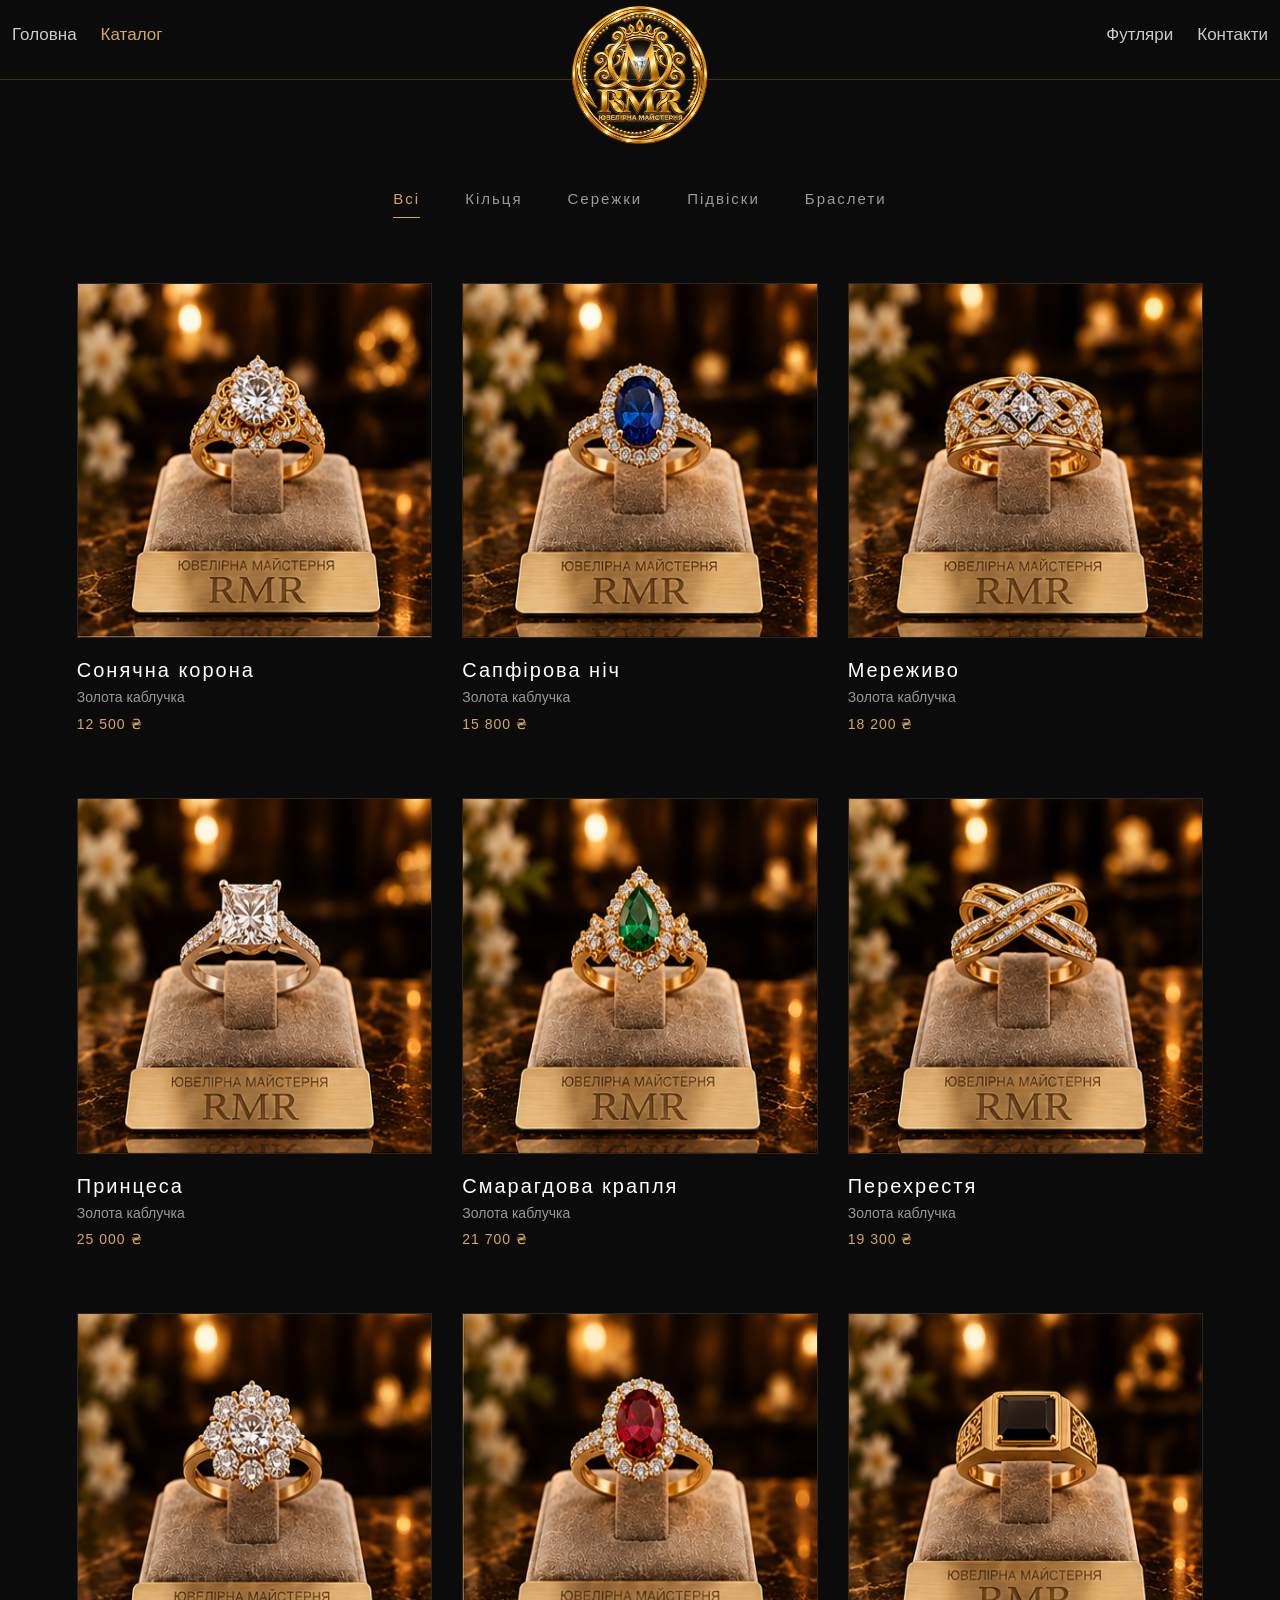
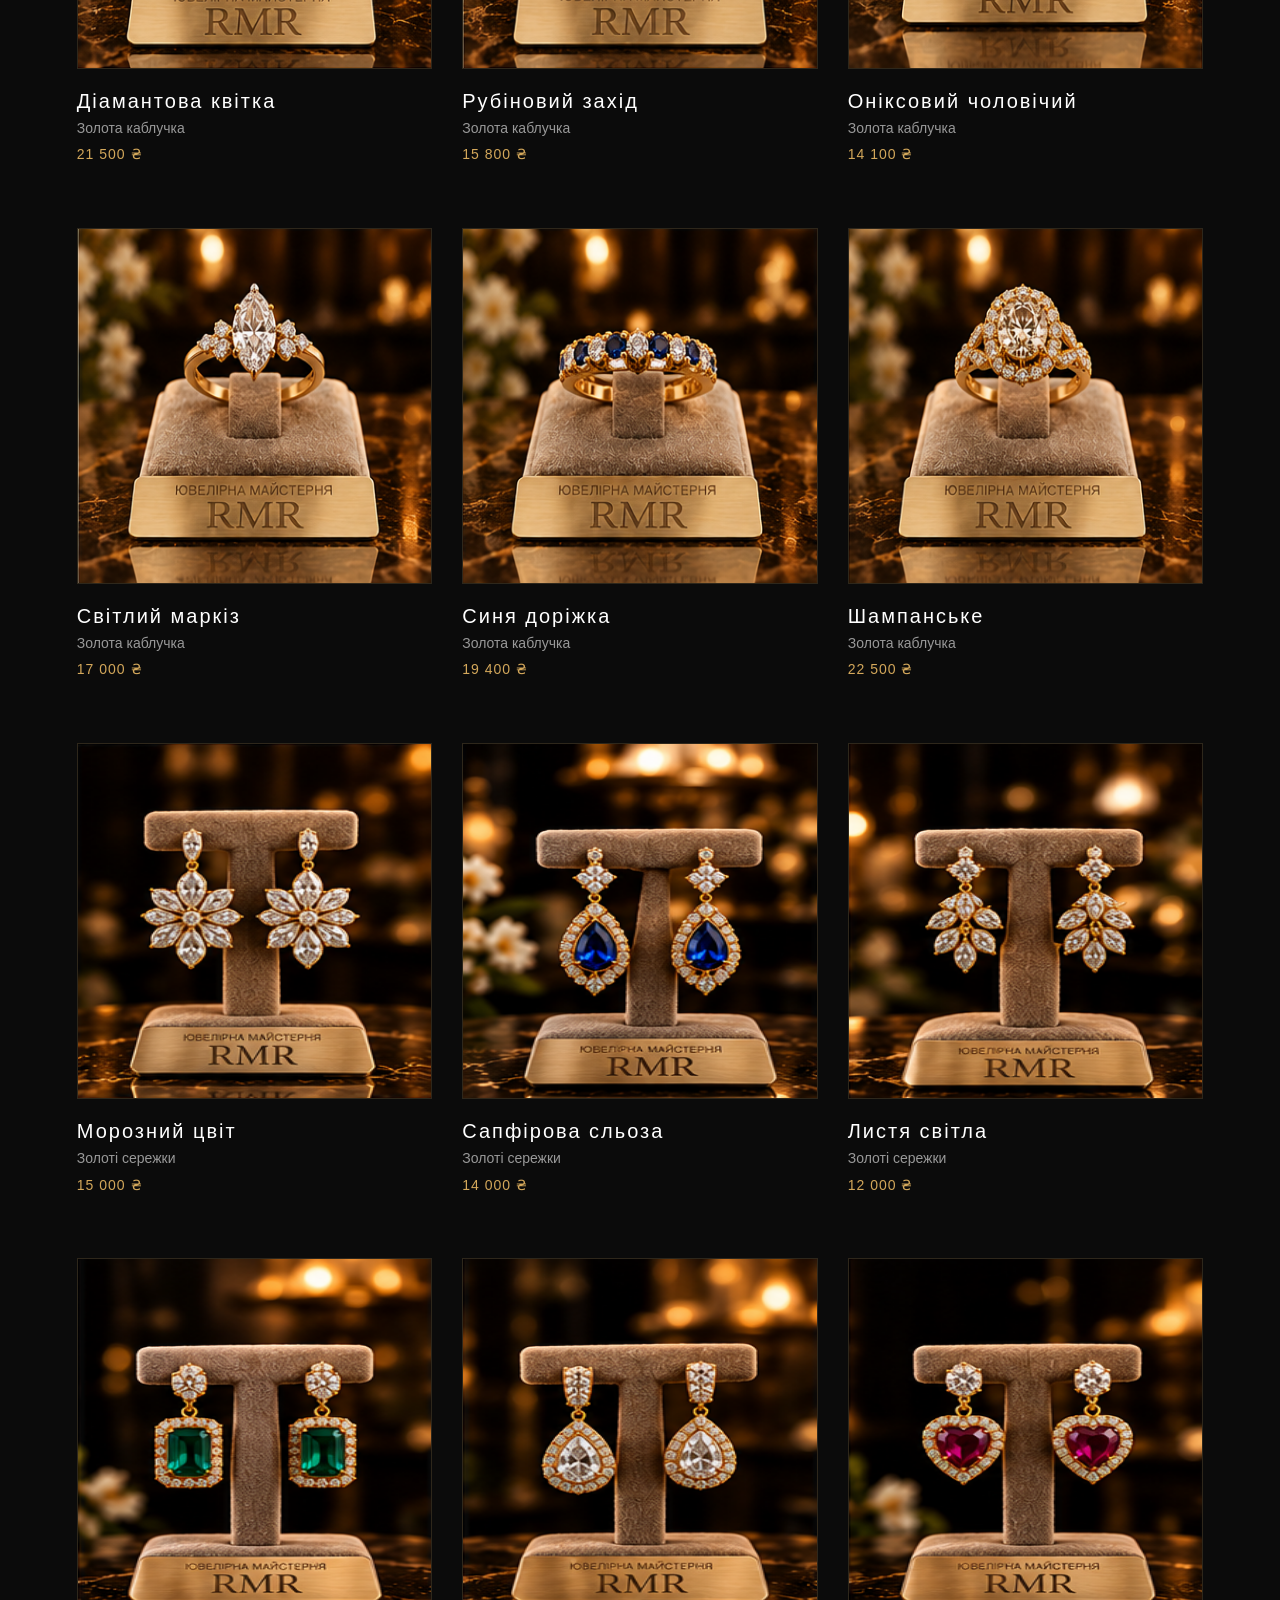
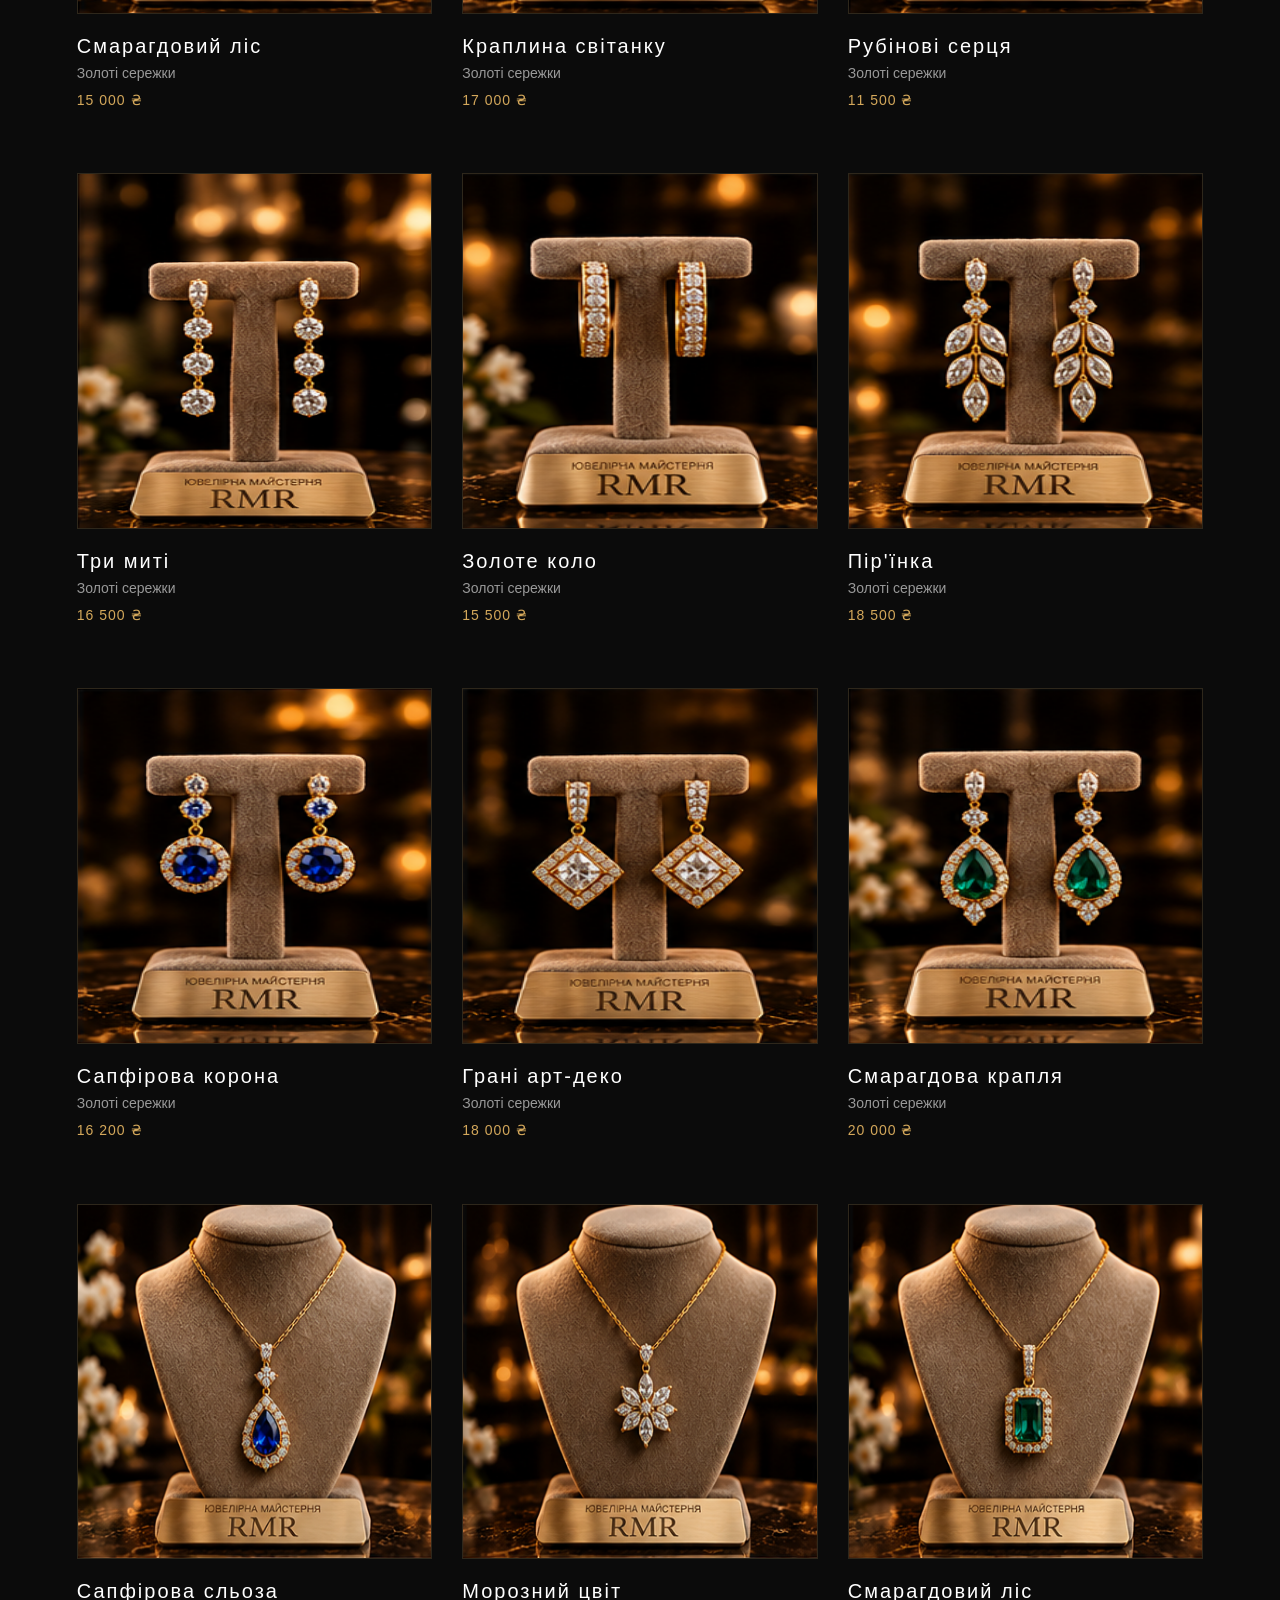
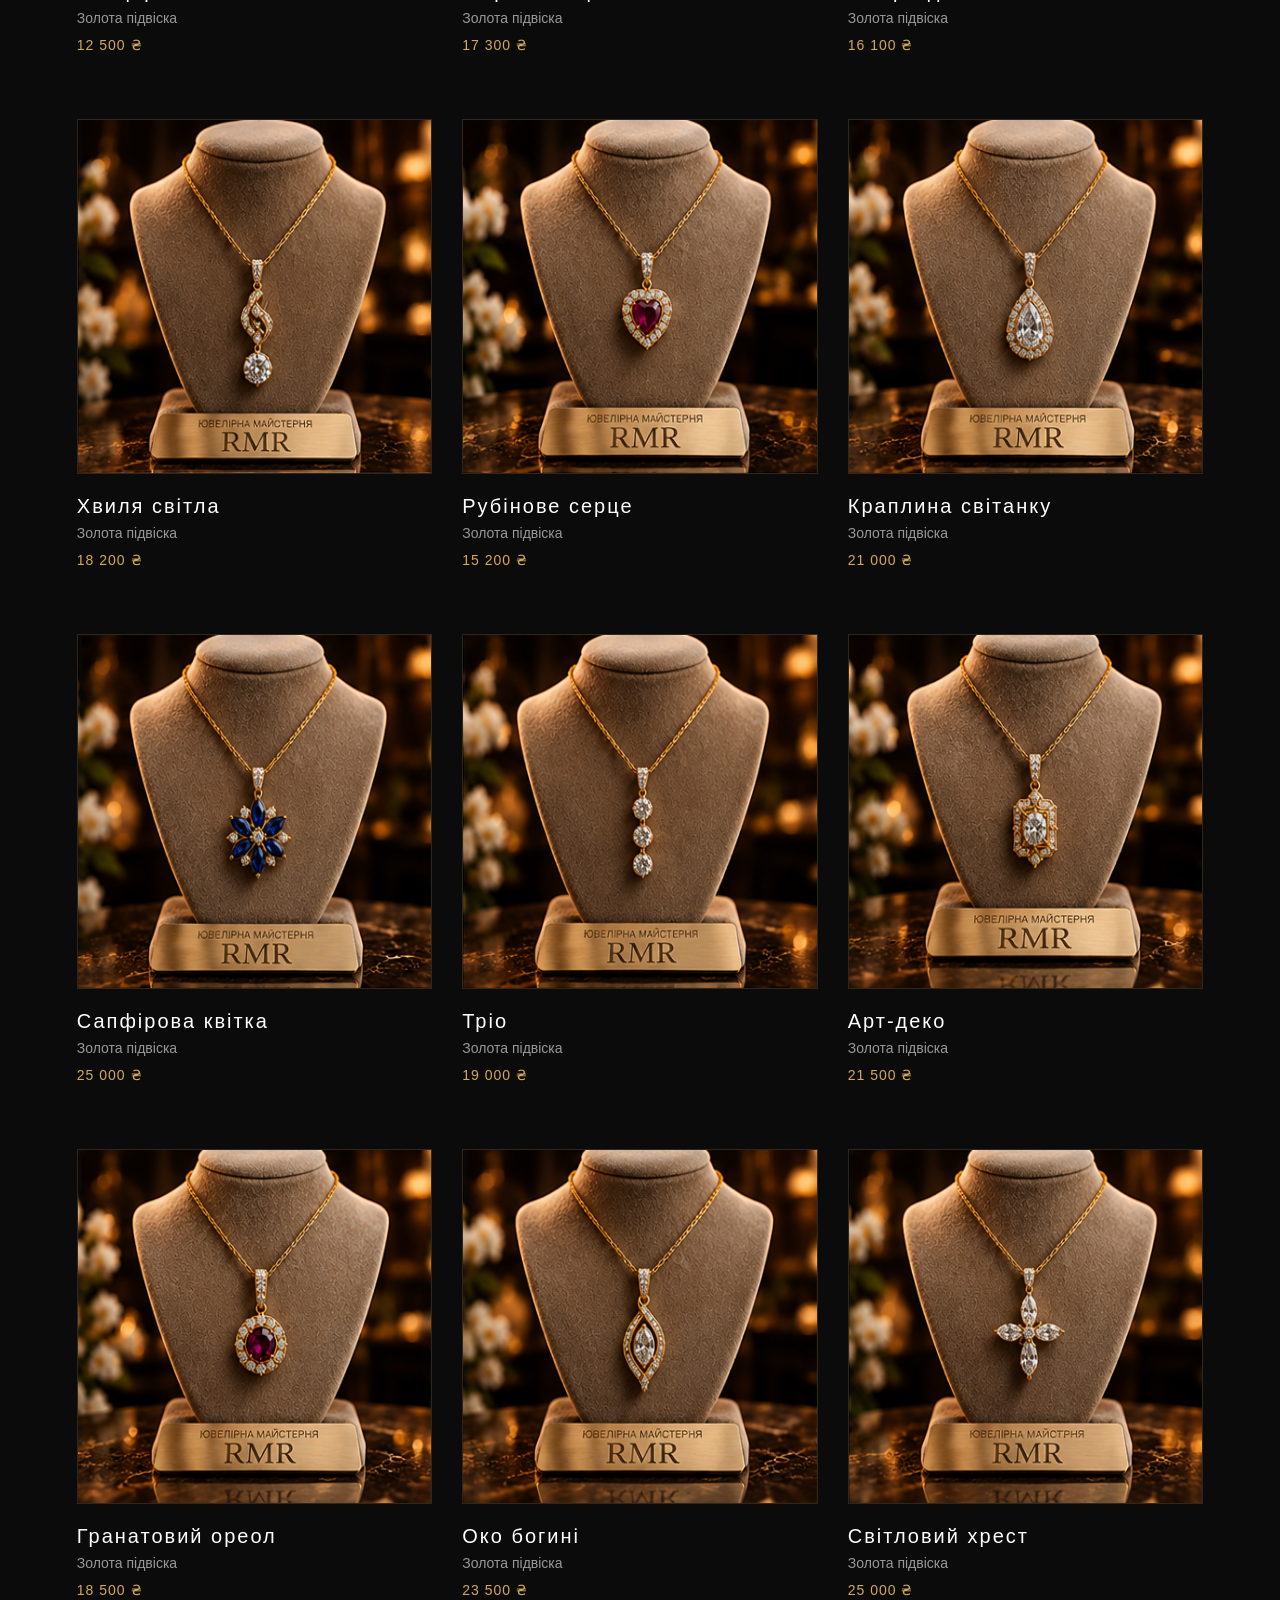
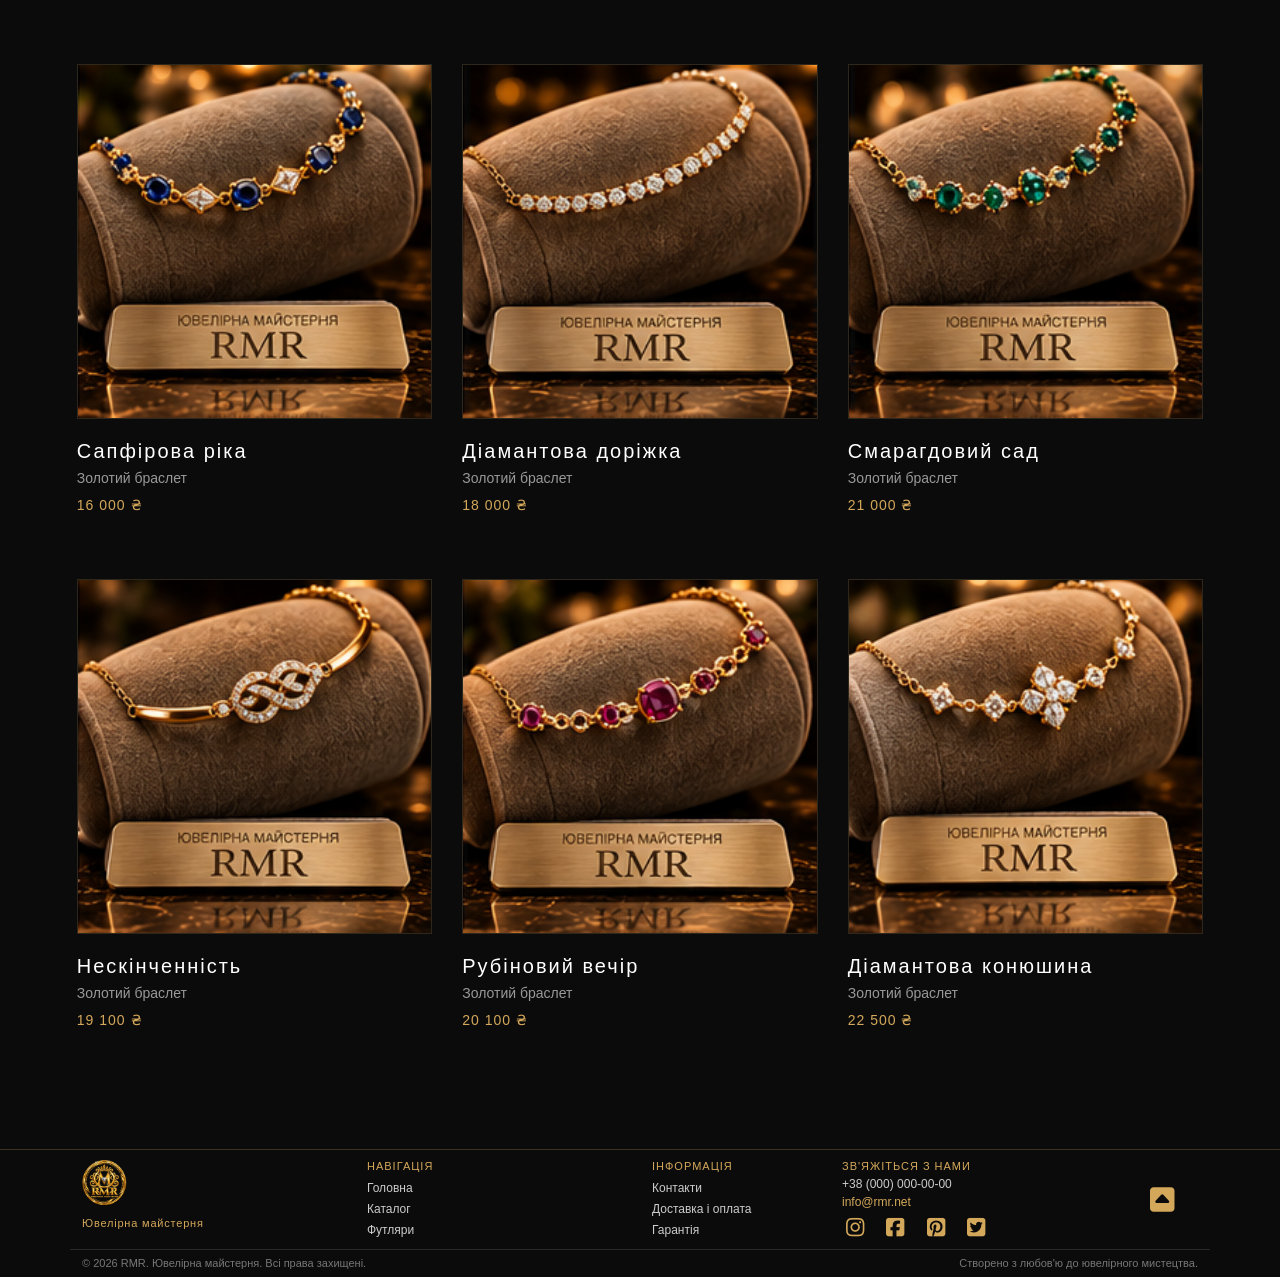
==== commit f3629074: "Update catalog.html" ====
--- a/catalog.html
+++ b/catalog.html
@@ -957,7 +957,8 @@
         
        <!-- ЛОГОТИП -->
         <div class="col-lg-3 col-md-6 col-12">
-        <div class="footer-column footer-brand"> <a href="index.html" class="footer-logo d-inline-block"> <img src="images/logotipWithDiamond.png"alt="Ювелірна майстерня" class="img-fluid"> </a>        
+        <div class="footer-column footer-brand"> 
+        <span class="footer-logo d-inline-block"><img src="images/logotipWithDiamond.png" alt="Ювелірна майстерня" class="img-fluid"> </span>        
          <p class="footer-description"> Ювелірна майстерня </p>
          </div>
          </div>                         
--- a/styles/style.css
+++ b/styles/style.css
@@ -0,0 +1,2682 @@
+/* сброс стилей браузера */
+html, body, div, span, object, iframe, h1, h2, h3, h4, h5, h6, p, blockquote, pre, a, abbr, acronym, address, big, cite, code, del, dfn, em, img, ins, kbd, q, s, samp,small, strike, strong, sub, sup, tt, var, b, u, i, center, dl, dt, dd, ol, ul, li, fieldset, form, label, legend,
+table, caption, tbody, tfoot, thead, tr, th, td, article, aside, canvas, details, embed, 
+figure, figcaption, footer, header, hgroup, menu, nav, output, ruby, section, summary,
+time, mark, audio, video {
+	margin: 0;
+	padding: 0;
+	border: 0;
+	font-size: 100%;
+	vertical-align: baseline;
+}
+article, aside, details, figcaption, figure, footer, header, hgroup, menu, nav, section {
+	display: block;
+}
+body {
+	line-height: 1.2;
+}
+ol { 
+	padding-left: 1.4em;
+	list-style: decimal;
+}
+ul {
+	padding-left: 1.4em;
+	list-style: square;
+}
+table {
+	border-collapse: collapse;
+	border-spacing: 0;
+} 
+/* конец кода сброса стилей браузера */
+/*!!!!!!!!!!!!!!!!!!!!!!!!!!!!!!!!!!!!!!!!!!!!!!!!!!!!!!!!!!!!*/
+
+
+/* =========================================================
+                        INDEX.HTML
+   ========================================================= */
+ @font-face {
+   font-family: 'AliceRegular'; /* Задаем имя шрифту */
+  src: url('../fonts/11zon_Alice-Regular.woff2') format('woff2');
+  font-weight: 400;/* Жирность шрифта */
+  font-style: normal; /* Стиль шрифта */
+  font-display: swap; /* Плавная замена текста при загрузке */
+}
+
+html,
+body {
+    margin: 0;
+    padding: 0;
+    width: 100%;
+    min-height: 100%;
+    background: #0b0b0b;
+    font-family: "Playfair Display", "PT Serif", sans-serif;
+     }
+
+body {
+    overflow-x: hidden;
+    }     
+
+
+/* HEADER */
+.site-header {
+    position: absolute;
+    top: 0;
+    left: 0;
+    width: 100%;
+    min-height: 80px;
+    background: rgba(10, 10, 10, 0.40);
+    border-bottom: 1px solid rgba(212, 168, 91, 0.25);
+    z-index: 10;
+}
+/* ССЫЛКИ МЕНЮ */
+.site-header .nav-link {
+    color: #cccccc;
+    font-size: 17px;
+    white-space: nowrap;
+    text-decoration: none;
+    padding: 0 !important;
+    transition: color 0.3s ease, text-shadow 0.3s ease;
+    transform: translateY(25px);         
+}
+.site-header .nav-link:hover {
+    color: #d4a85b;
+}
+/* АКТИВНЫЙ ПУНКТ */
+.site-header .nav-item.active .nav-link {
+    color: #d4a85b;
+}
+/* ЛОГОТИП */
+ .logo-box {
+    position: absolute;
+    width: 140px;
+    height: 140px;
+    left: 50%;
+    top: 5px;
+    transform: translateX(-50%);
+    perspective: 600px;
+    z-index: 20;
+}
+/* ССЫЛКА ЛОГОТИПА */
+.logo-box > a {
+    position: relative;
+    display: block;
+    width: 100%;
+    height: 100%;
+}
+/* ОСНОВНОЙ ЛОГОТИП */
+.logo {
+    position: absolute;
+    width: 140px;
+    height: 140px;
+    left: 0;
+    top: 0;
+    object-fit: contain;
+    z-index: 1;
+}
+/* ОБЛАСТЬ БРИЛЛИАНТА */
+.diamond-wrap {
+    position: absolute;
+    left: 50%;
+    top: 43%;
+    width: 28px;
+    height: 28px;
+    transform: translate(-50%, -50%);
+    z-index: 5;
+    pointer-events: none;
+}
+/* БРИЛЛИАНТ */
+.logo-diamond {
+    position: absolute;
+    left: 0;
+    top: 0;
+    width: 28px;
+    height: 28px;
+    object-fit: contain;
+    transform-origin: center center;
+    z-index: 2;
+}
+
+/*  HERO*/ 
+.hero,
+.about-story {          /* .about-story используется на aboutus.html */
+    position: relative;
+    width: 100%;
+    min-height: 0;
+    overflow: hidden;
+    background: #0b0b0b;
+}
+
+/* Главная: видео занимает весь первый экран (шапка лежит поверх него) */
+.hero {
+    height: 100vh;      /* запасной вариант для старых браузеров */
+    height: 100svh;     /* на телефонах не прыгает при скрытии адресной строки */
+}
+
+/* Страница «Про майстерню»: оставляем место под футер, как было */
+.about-story {
+    height: calc(100vh - 135px);
+}
+
+/* ОДИН ЭКРАН */
+.about-slide {
+    position: absolute;
+    inset: 0;
+    width: 100%;
+    height:  100%;
+    opacity: 0;
+    visibility: hidden;
+    transform: scale(1.04);
+    transition:
+        opacity 1s ease,
+        transform 1.4s ease,
+        visibility 1s ease;
+}
+
+/* АКТИВНЫЙ ЭКРАН */
+.about-slide.is-active {
+    opacity: 1;
+    visibility: visible;
+    transform: scale(1);
+    z-index: 2;
+}
+
+/* ВИДЕО */
+.about-video {
+    position: absolute;
+    inset: 0;
+    width: 100%;
+    height: 100%;
+    object-fit: cover;
+}
+
+/* ЗАТЕМНЕНИЕ */
+.about-dark {
+    position: absolute;
+    inset: 0;
+    z-index: 1;
+    background:
+        linear-gradient(
+            90deg,
+            rgba(0, 0, 0, 0.78) 0%,
+            rgba(0, 0, 0, 0.48) 45%,
+            rgba(0, 0, 0, 0.18) 100%
+        );
+}
+
+/* КОНТЕНТ */
+.about-content {
+    position: relative;
+    z-index: 3;
+    /*color: #fff;*/
+}
+
+/* МАЛЕНЬКИЙ ЗОЛОТОЙ ЗАГОЛОВОК */
+.about-label {
+    display: block;
+    margin-bottom: 18px;
+    margin-left: 55px;
+    color: #d4a85b;
+    font-size: 14px;
+    font-weight: 400;
+    letter-spacing: 4px;
+    text-transform: uppercase;
+    opacity: 0;
+    transform: translateY(25px);
+    transition:
+        opacity 0.8s ease 0.3s,
+        transform 0.8s ease 0.3s;
+}
+
+/* ГЛАВНЫЙ ЗАГОЛОВОК */
+.about-title {
+    margin: 0 0 20px 55px;
+    max-width: 700px;
+    color: #fcf1dd;
+    font-family: 'AliceRegular';
+    font-size: clamp(3rem, 4vw, 4.5rem);
+    font-weight: 400;
+    line-height: 1.05;
+    letter-spacing: 1px;
+    opacity: 0;
+    transform: translateY(35px);
+    transition:
+        opacity 1s ease 0.45s,
+        transform 1s ease 0.45s;
+}
+
+/* ТЕКСТ */
+.about-text {
+    max-width: 620px;
+    color: #cac4bf;
+    font-size: 15px;
+    margin-left: 55px;
+    line-height: 1.7;
+    letter-spacing: 0.4px;
+    opacity: 0;
+    transform: translateY(30px);
+    transition:
+        opacity 1s ease 0.65s,
+        transform 1s ease 0.65s;
+}
+
+/* ЗАПУСК АНИМАЦИИ ТЕСКТА */
+.about-slide.is-active .about-label,
+.about-slide.is-active .about-title,
+.about-slide.is-active .about-text {
+    opacity: 1;
+    transform: translateY(0);
+}
+
+/* СЧЁТЧИК */
+.about-counter {
+    position: absolute;
+    right: 50px;
+    bottom: 45px;
+    z-index: 5;
+    color: #d4a85b;
+    font-size: 13px;
+    letter-spacing: 3px;
+}
+.about-counter .current {
+    color: #fff;
+    font-size: 20px;
+}
+
+/* ПОДСКАЗКА SCROLL */
+.about-scroll {
+    position: absolute;
+    left: 50%;
+    bottom: 35px;
+    z-index: 5;
+    display: flex;
+    flex-direction: column;
+    align-items: center;
+    gap: 8px;
+    transform: translateX(-50%);
+    color: rgba(255, 255, 255, 0.65);
+    font-size: 10px;
+    letter-spacing: 3px;
+    text-transform: uppercase;
+}
+.about-scroll-line {
+    width: 1px;
+    height: 45px;
+    background: linear-gradient(
+        to bottom,
+        #d4a85b,
+        transparent
+    );
+    animation: aboutScroll 2s ease-in-out infinite;
+}
+
+@keyframes aboutScroll {
+    0% {
+        opacity: 0;
+        transform: scaleY(0);
+        transform-origin: top;
+    }
+    50% {
+        opacity: 1;
+        transform: scaleY(1);
+    }
+    100% {
+        opacity: 0;
+        transform: scaleY(1);
+        transform-origin: bottom;
+    }
+}
+
+
+
+/* =====================================================
+   ГОЛОВНА RMR: СЕКЦІЯ ПЛАВНО ПІДНІМАЄТЬСЯ НА ВІДЕО («шторка»)
+
+   Як це працює:
+   1) .rmr-video-stage вдвічі вища за екран.
+   2) .hero всередині має position: sticky, тому «прилипає» до верху
+      екрана і стоїть на місці, поки сторінка прокручується.
+   3) Наступна секція має від'ємний margin-top, тому спочатку стоїть
+      одразу під екраном, а потім піднімається і накриває відео.
+   4) home.js рахує, наскільки секція вже накрила відео, і кладе число
+      від 0 до 1 у змінну --cover. За нею відео трохи зсувається,
+      зменшується і темніє, і виходить глибина, як на omegawatches.com.
+   ===================================================== */
+
+   :root {
+    --screen: 100vh;                         /* висота екрана */
+    --hero-h: max(var(--screen), 480px);     /* висота блоку з відео */
+}
+@supports (height: 100svh) {
+    :root { --screen: 100svh; }              /* на телефонах не стрибає при зникненні адресного рядка */
+}
+
+.rmr-video-stage {
+    --cover: 0;                              /* 0 → 1, оновлює home.js */
+    position: relative;
+    height: calc(var(--hero-h) + var(--screen));
+    z-index: 1;
+    background: #0b0b0b;
+}
+
+.rmr-video-stage > .hero {
+    position: sticky;
+    top: 0;
+    height: var(--hero-h);
+    min-height: 0;
+    z-index: 1;
+    transform-origin: 50% 0;
+    transform:
+        translate3d(0, calc(var(--cover) * -14vh), 0)
+        scale(calc(1 - var(--cover) * 0.08));
+    will-change: transform;
+}
+
+/* Затемнення відео, коли секція його накриває */
+.rmr-video-stage > .hero::after {
+    content: "";
+    position: absolute;
+    inset: 0;
+    z-index: 6;
+    background: #000;
+    opacity: calc(var(--cover) * 1);
+    pointer-events: none;
+}
+
+/* СЕКЦІЯ З ФОТО І ОПИСОМ */
+.rmr-workshop-section {
+    position: relative;
+    z-index: 20;
+    display: flex;
+    align-items: center;
+    margin-top: calc(var(--hero-h) * -1);    /* підтягуємо секцію вгору, під екран */
+    min-height: var(--screen);
+    padding: clamp(55px, 7vw, 105px) 0 clamp(65px, 8vw, 110px);
+    overflow: hidden;
+    color: #f6efe4;
+    background:
+       /* radial-gradient(ellipse at 50% 18%, rgba(212,168,91,.12), transparent 42%),*/
+        #0b0b0b;
+    box-shadow: 0 -28px 70px rgba(0,0,0,.30);
+    isolation: isolate;
+}
+.rmr-workshop-section > .container {
+    position: relative;
+    z-index: 1;
+}
+
+/* ФОТО ПРИКРАС */
+.rmr-jewelry-showcase {
+    position: relative;
+    display: flex;
+    min-height: clamp(320px, 48vw, 560px);
+    flex-direction: column;
+    align-items: center;
+    justify-content: center;
+    overflow: hidden;
+}
+.rmr-jewelry-glow {
+    position: absolute;
+    width: min(70vw, 650px);
+    aspect-ratio: 1;
+    border-radius: 50%;
+    /*background: radial-gradient(circle, rgba(212,168,91,.16) 0%, rgba(212,168,91,.055) 38%, transparent 70%);*/
+    filter: blur(12px);
+    pointer-events: none;
+}
+.rmr-jewelry-frame {
+    position: relative;
+    z-index: 1;
+    width: min(76vw, 540px);
+    height: clamp(260px, 42vw, 470px);
+}
+.rmr-jewelry-image {
+    position: absolute;
+    inset: 0;
+    display: block;
+    width: 100%;
+    height: 100%;
+    object-fit: contain;
+    opacity: 0;
+    transform: translateY(14px) scale(.97);
+    filter: drop-shadow(0 22px 35px rgba(0,0,0,.35));
+    transition: opacity 1s ease, transform 0.3s ease;
+    pointer-events: none;
+}
+.rmr-jewelry-image.is-visible {
+    opacity: 1;
+    transform: translateY(0) scale(1);
+}
+.rmr-showcase-caption {
+    position: relative;
+    z-index: 2;
+    display: flex;
+    flex-direction: column;
+    gap: 9px;
+    margin-top: 10px;
+    text-align: center;
+}
+.rmr-showcase-kicker {
+    color: #d4a85b;
+    font-size: 11px;
+    letter-spacing: .28em;
+}
+.rmr-showcase-name {
+    color: #f6efe4;
+    font-family: 'AliceRegular', 'PT Serif', serif;
+    font-size: clamp(19px, 2.1vw, 27px);
+    letter-spacing: .06em;
+}
+
+/* ОПИС (вирівнювання тексту задають класи Bootstrap: text-center text-lg-start) */
+.rmr-workshop-description {
+    position: relative;
+    max-width: 640px;
+    margin: 0 auto;
+    padding: clamp(28px, 4vw, 52px) 18px 0;
+}
+.rmr-workshop-description::before {
+    content: "";
+    position: absolute;
+    top: 0;
+    left: 50%;
+    width: 74px;
+    height: 1px;
+    transform: translateX(-50%);
+    background: linear-gradient(90deg, transparent, #d4a85b, transparent);
+}
+.rmr-workshop-overline {
+    margin-bottom: 17px;
+    color: #d4a85b;
+    font-size: 12px;
+    letter-spacing: .32em;
+}
+.rmr-workshop-description h2 {
+    margin: 0 0 22px;
+    color: #fcf1dd;
+    font-family: 'AliceRegular', 'PT Serif', serif;
+    font-size: clamp(30px, 4vw, 48px);
+    font-weight: 400;
+    line-height: 1.2;
+}
+.rmr-workshop-description p {
+    margin: 0 auto 30px;
+    color: #c9c1b6;
+    font-size: clamp(15px, 1.25vw, 17px);
+    line-height: 1.9;
+    letter-spacing: .015em;
+}
+.rmr-workshop-btn {
+    display: inline-flex;
+    align-items: center;
+    justify-content: center;
+    gap: 13px;
+    padding: 13px 28px;
+    border: 1px solid rgba(212,168,91,.85);
+    border-radius: 0;
+    color: #f6efe4;
+    text-decoration: none;
+    transition: color .3s ease, background .3s ease, box-shadow .3s ease;
+}
+.rmr-workshop-btn i { color: #d4a85b; transition: transform .3s ease, color .3s ease; }
+.rmr-workshop-btn:hover {
+    color: #0b0b0b;
+    background: linear-gradient(110deg, #b9863e, #f6df9d, #c5964b);
+    box-shadow: 0 0 28px rgba(212,168,91,.2);
+}
+.rmr-workshop-btn:hover i { color: #0b0b0b; transform: translateX(4px); }
+
+/* ШИРОКИЙ ЕКРАН (lg і більше): фото зліва, текст справа */
+@media (min-width: 992px) {
+    .rmr-workshop-description {
+        max-width: none;
+        margin: 0;
+        padding: 40px 0 0;
+    }
+    .rmr-workshop-description::before {
+        left: 0;
+        transform: none;
+        background: linear-gradient(90deg, #d4a85b, transparent);
+    }
+    .rmr-workshop-description p {
+        margin: 0 0 30px;
+        
+    }
+}
+
+
+/* ПЛАНШЕТЫ (от 768px до 991.98px) */
+@media (min-width: 768px) and (max-width: 991.98px) {
+    .rmr-workshop-section {
+      padding-top: 60px; /* Увеличиваем верхний отступ секции */
+    }
+  
+    .rmr-jewelry-showcase {
+      min-height: 450px; /* Больше пространства для витрины */
+    }
+  
+    .rmr-jewelry-frame {
+      width: 80% ; /* Фрейм становится шире и центрируется */
+      max-width: 600px;
+      height: 380px;
+      margin: 0 auto;
+    }
+  
+    .rmr-workshop-description {
+      max-width: 680px; /* Ограничиваем ширину текста для удобства чтения */
+      margin: 0 auto;  /* Центрируем блок с текстом */
+      padding: 30px 20px 0; /* Оптимальные паддинги */
+    }
+  
+    .rmr-workshop-description p {
+      line-height: 1.8;
+      margin-bottom: 25px;
+    }
+    
+    .rmr-workshop-description::before {
+      left: 50%;
+      transform: translateX(-50%); /* Центрируем декоративную линию/элемент перед текстом */
+    }
+  }
+  
+
+/* ТЕЛЕФОН */
+@media (max-width: 767.98px) {
+    .rmr-workshop-section { padding-top: 42px; }
+    .rmr-jewelry-showcase { min-height: 330px; }
+    .rmr-jewelry-frame { width: min(88vw, 440px); height: 285px; }
+    .rmr-workshop-description { padding-inline: 8px; }
+    .rmr-workshop-description p { 
+        line-height: 1.75; 
+        
+    }
+          
+}
+
+/* Користувачам, які вимкнули анімацію в системі: без руху, тільки накриття */
+@media (prefers-reduced-motion: reduce) {
+    .rmr-video-stage > .hero { transform: none; will-change: auto; }
+    .rmr-jewelry-image, .rmr-workshop-btn, .rmr-workshop-btn i { transition: none !important; }
+}
+
+
+
+
+/* FOOTER */
+   .footer {
+    background: #0b0b0b;
+    color: #cccccc;
+    font-family: Arial, "PT Serif", sans-serif;
+    border-top:
+        1px solid rgba(212, 168, 91, 0.25);
+    padding: 10px 0 0;
+    margin: 0;
+    line-height: 1.3;
+}
+/* КОЛОНКИ FOOTER */
+    .footer-column {
+        padding-top: 0;
+        padding-bottom: 0;
+        margin-bottom: 0;
+}
+/* ЛОГОТИП FOOTER */
+    .footer-brand {
+    display: flex;
+    flex-direction: column;
+    align-items: flex-start;
+    gap: 3px;
+}
+.footer-logo {
+    display: block;
+    width: 90px;
+    margin: 0 0 3px 0;
+}
+.footer-logo img {
+    max-height: 45px;
+    width: auto;
+    object-fit: contain;
+}
+.footer-description {
+    color: #d4a85b;
+    font-size: 11px;
+    line-height: 1.2;
+    margin: 0;
+    letter-spacing: 0.8px;
+}
+/* ЗАГОЛОВКИ FOOTER */
+    .footer h5 {
+    color: #d4a85b;
+    font-size: 11px;
+    font-weight: 400;
+    text-transform: uppercase;
+    letter-spacing: 1px;
+    margin-bottom: 4px;
+    padding: 0;
+}
+/* ССЫЛКИ FOOTER */
+    .footer-links {
+    margin: 0;
+    padding: 0;
+}
+.footer-links li {
+    margin: 0;
+    padding: 0;
+    line-height: 1.3;
+}
+.footer-links a {
+    color: #cccccc;
+    font-size: 12px;
+    text-decoration: none;
+    transition:
+        color 0.3s ease,
+        padding-left 0.3s ease;
+}
+.footer-links a:hover {
+    color: #d4a85b;
+    padding-left: 4px;
+}
+/* КОНТАКТЫ */
+     .footer-contact {
+    color: #cccccc;
+    font-size: 12px;
+    line-height: 1.3;
+    margin: 0 0 2px;
+}
+.footer-contact a {
+    color: #d4a85b;
+    text-decoration: none;
+    transition: color 0.3s ease;
+}
+.footer-contact a:hover {
+    color: #fff0b0;
+}
+/*  СОЦИАЛЬНЫЕ СЕТИ */
+.footer-socicons {
+    gap: 14px;
+    margin-top: 7px;
+}
+.footer-socicons span {
+    color: #d4a85b;
+    font-size: 21px;
+    line-height: 1;
+    text-decoration: none;
+    transition:
+        color 0.4s ease,
+        transform 0.4s ease,
+        text-shadow 0.4s ease;
+}
+.footer-socicons span:hover {
+    color: #fff0b0;
+    transform: translateY(-3px);
+    text-shadow:
+        0 0 6px #d4a85b,
+        0 0 15px rgba(212, 168, 91, 0.7);
+}
+/*КНОПКА ВВЕРХ*/
+.footer-up-column {
+    display: flex;
+    align-items: center;
+    justify-content: center;
+    padding-left: 0;
+    padding-right: 0;
+}
+.up-button {
+    display: inline-flex;
+    align-items: center;
+    justify-content: center;
+    color: #d4a85b;
+    font-size: 28px;
+    line-height: 1;
+    text-decoration: none;
+    transition:
+        color 0.3s ease,
+        transform 0.3s ease,
+        filter 0.3s ease;
+}
+.up-button:hover {
+    color: #d4a85b;
+    transform: translateY(-4px);
+    filter: drop-shadow(0 0 7px rgba(212, 168, 91, 0.7));
+}
+/*  НИЖНЯЯ ЧАСТЬ FOOTER */
+ .footer-bottom {
+    margin-top: 10px;
+    padding: 6px 0;
+    border-top:
+        1px solid rgba(255, 255, 255, 0.12);
+}
+.footer-bottom span {
+    color: #777;
+    font-size: 11px;
+}
+.footer-copy {
+    color: #777;
+    font-size: 11px;
+    text-align: left;
+}
+.footer-love {
+    color: #777;
+    font-size: 11px;
+    text-align: right;
+}
+
+/* АДАПТИВНОСТЬ */
+/* TABLET */   
+@media (max-width: 991px) {
+    .site-header {
+        min-height: 70px;
+    }
+    .site-header .nav-link {
+        font-size: 14px;
+    }
+    .logo-box {
+        width: 115px;
+        height: 115px;
+    }
+    .logo {
+        width: 115px;
+        height: 115px;
+    }
+    .diamond-wrap {
+        width: 23px;
+        height: 23px;
+    }
+    .logo-diamond {
+        width: 23px;
+        height: 23px;
+    }
+    .footer {
+        padding-top: 15px;
+    }
+    .footer-column {
+        margin-bottom: 12px;
+    }
+    .footer-bottom {
+        margin-top: 3px;
+    }
+}
+
+/*  MOBILE */
+  @media (max-width: 767px) {
+    .site-header {
+        min-height: 65px;
+    }
+    .site-header .nav-link {
+        font-size: 13.5px;
+    }
+    .site-header .navbar-nav {
+        gap: 8px !important;
+    }
+    .logo-box {
+        width: 90px;
+        height: 90px;
+    }
+    .logo {
+        width: 90px;
+        height: 90px;
+    }
+    .diamond-wrap {
+        width: 18px;
+        height: 18px;
+    }
+    .logo-diamond {
+        width: 18px;
+        height: 18px;
+    }
+    .button {
+        padding: 12px 22px;
+        font-size: 0.9rem;
+    }
+
+    /* FOOTER */
+    .footer {
+        padding: 20px 15px 0;
+    }
+    .footer-brand {
+        align-items: center;
+        text-align: center;
+    }
+    .footer-logo {
+        width: 85px;
+    }
+    .footer-column {
+        text-align: center;
+        margin-bottom: 15px;
+    }
+    .footer h5 {
+        margin-top: 0;
+    }
+    .footer-socicons {
+        justify-content: center;
+    }
+    .footer-bottom {
+        margin-top: 5px;
+        padding: 8px 0;
+    }
+    .footer-copy,
+    .footer-love {
+        text-align: center;
+    }
+}
+
+/* VERY SMALL SCREENS */
+@media (max-width: 480px) {
+    .site-header .nav-link {
+        font-size: clamp(12px, 3.4vw, 13.5px);
+       
+    }
+    .site-header .navbar-nav {
+        gap: 5px !important;
+    }
+    .logo-box {
+        width: 75px;
+        height: 75px;
+    }
+    .logo {
+        width: 75px;
+        height: 75px;
+    }
+    .diamond-wrap {
+        width: 15px;
+        height: 15px;
+    }
+    .logo-diamond {
+        width: 15px;
+        height: 15px;
+    }
+}
+
+
+/* =====================================
+            CATALOG.HTML
+===================================== */
+.catalog-page {
+    background: #0b0b0b;
+    color: #ffffff;
+    min-height: 100vh;
+    padding: 180px 6% 120px;
+    position: relative;
+    width: 100%;
+    box-sizing: border-box;     
+}
+/* ЗАГОЛОВОК*/
+
+/*.catalog-header {
+    text-align: center;
+    max-width: 850px;
+    margin: 0 auto 60px;
+}
+.catalog-overline {
+    display: block;
+    color: #d4a85b;
+    font-size: 13px;
+    letter-spacing: 5px;
+    margin-bottom: 20px;
+}
+.catalog-header h1 {
+    margin: 0 0 20px;
+    font-size: 4rem;
+    font-weight: 400;
+    letter-spacing: 2px;
+}
+.catalog-header p {
+    color: #bdbdbd;
+    font-size: 18px;
+    line-height: 1.7;
+    margin: 0 auto;
+    max-width: 650px;
+}*/
+
+/*  ФИЛЬТР */
+.catalog-filter {
+    display: flex;
+    justify-content: center;
+    align-items: center;
+    gap: 45px;
+    margin-bottom: 65px;
+    flex-wrap: wrap;
+}
+.filter-btn {
+    position: relative;
+    border: none;
+    background: transparent;
+    color: #9b9b9b;
+    font-family: "Playfair Display", "PT Serif", sans-serif;
+    font-size: 15px;
+    letter-spacing: 2px;
+    padding: 10px 0;
+    cursor: pointer;
+    transition: 0.35s ease;
+}
+.filter-btn::after {
+    content: "";
+    position: absolute;
+    left: 0;
+    bottom: 0;
+    width: 0;
+    height: 1px;
+    background: #d4a85b;
+    transition: width 0.35s ease;
+}
+.filter-btn:hover {
+    color: #d4a85b;
+}
+.filter-btn:hover::after,
+.filter-btn.active::after {
+    width: 100%;
+}
+.filter-btn.active {
+    color: #d4a85b;
+}
+
+/* СЕТКА ТОВАРОВ */
+.products-grid {
+    display: grid;
+    grid-template-columns: repeat(3, minmax(0, 1fr));
+    gap: 65px 30px;
+    max-width: 1400px;
+    margin: 0 auto;
+}
+
+/* СЕТКА ТОВАРОВ: АДАПТИВНОСТЬ */
+@media (max-width: 767px) {
+    .products-grid {
+        grid-template-columns: repeat(2, minmax(0, 1fr));
+        gap: 45px 18px;
+    }
+}
+@media (max-width: 575px) {
+    .products-grid {
+        gap: 35px 12px;
+    }
+}
+
+/* КАРТОЧКА */
+.product-card {
+    opacity: 1;
+    transform: translateY(0);
+    transition:
+        opacity 0.4s ease,
+        transform 0.4s ease;
+}
+.product-card.hidden {
+    display: none;
+}
+
+/* ИЗОБРАЖЕНИЕ */
+.product-image {
+    position: relative;
+    width: 100%;
+    aspect-ratio: 1 / 1;
+    background: #111;
+    overflow: hidden;
+    border: 1px solid rgba(212, 168, 91, 0.15);
+}
+.product-image img {
+    width: 100%;
+    height: 100%;
+    /*object-fit: cover;*/
+    display: block;
+    transition: transform 0.7s ease;
+    }
+.product-image img.bracelets{
+        width: 100%;
+        height: 100%;
+        object-fit: cover;
+        display: block;
+        transition: transform 0.7s ease;
+        }
+.product-card:hover .product-image img {
+    transform: scale(1.06);
+}
+
+/* ЗОЛОТОЙ OVERLAY */
+.product-overlay {
+    position: absolute;
+    inset: 0;
+    display: flex;
+    align-items: center;
+    justify-content: center;
+    background: rgba(0, 0, 0, 0.45);
+    opacity: 0;
+    transition: opacity 0.4s ease;
+}
+.product-card:hover .product-overlay {
+    opacity: 1;
+}
+.product-overlay span {
+    border: 1px solid #d4a85b;
+    padding: 12px 28px;
+    color: #d4a85b;
+    background: rgba(0, 0, 0, 0.6);
+    font-size: 13px;
+    letter-spacing: 2px;
+    transition: 0.35s ease;
+}
+.product-overlay span:hover {
+    background: #d4a85b;
+    color: #0b0b0b;
+}
+
+/* ИНФОРМАЦИЯ */
+.product-info {
+    padding-top: 20px;
+}
+.product-info h2 {
+    margin: 0 0 7px;
+    font-size: 20px;
+    font-weight: 500;
+    letter-spacing: 2px;
+}
+.product-info p {
+    margin: 0 0 10px;
+    color: #999;
+    font-size: 14px;
+}
+.product-price {
+    color: #d4a85b;
+    font-family: "Open Sans", "PT Serif", sans-serif;
+    font-size: 14px;
+    letter-spacing: 1px;
+}
+
+/* ИНФОРМАЦИЯ О ТОВАРЕ НА ТЕЛЕФОНАХ (должно стоять после базовых правил выше) */
+@media (max-width: 575px) {
+    .product-info h2 {
+        font-size: 15px;
+        letter-spacing: 1px;
+    }
+    .product-info p {
+        font-size: 14px;
+    }
+    .product-price {
+        font-size: 14px;
+    }
+}
+
+/* BOOTSTRAP MODAL */
+.rmr-modal .modal-dialog {
+    max-width: 1100px;
+}
+.rmr-modal .modal-content {
+    position: relative;
+    overflow: hidden;
+    background: #0d0d0d;
+    color: #fff;
+    border: 1px solid rgba(212, 168, 91, 0.4);
+    border-radius: 0;
+    box-shadow: 0 20px 80px rgba(0, 0, 0, 0.7);
+}
+/* ЗОЛОТАЯ КНОПКА ЗАКРЫТИЯ */
+.modal-close {
+    position: absolute;
+    top: 15px;
+    right: 15px;
+    z-index: 10;
+    width: 42px;
+    height: 42px;
+    border: 1px solid rgba(212, 168, 91, 0.6);
+    background: rgba(0, 0, 0, 0.7);
+    color: #d4a85b;
+    cursor: pointer;
+    transition: 0.3s ease;
+}
+.modal-close:hover {
+    background: #d4a85b;
+    color: #0b0b0b;
+    transform: rotate(90deg);
+}
+/* ИЗОБРАЖЕНИЕ */
+.modal-product-image {
+    min-height: 550px;
+    padding: 45px;
+    display: flex;
+    align-items: center;
+    justify-content: center;
+    background:radial-gradient(circle,rgba(212, 168, 91, 0.08),transparent 65% );
+    border-right: 1px solid rgba(212, 168, 91, 0.15);     
+}            
+  .modal-product-image img {
+    display: block;
+    width: 100%;
+    height: 100%;
+    max-height: 65vh;
+    object-fit: contain;
+    filter: drop-shadow(0 15px 30px rgba(0, 0, 0, 0.5));
+}
+
+/* ИНФОРМАЦИЯ О ТОВАРЕ */
+.modal-product-info {
+    padding: 65px 45px;
+    display: flex;
+    flex-direction: column;
+    justify-content: center;
+}
+.modal-category {
+    margin-bottom: 22px;
+    color: #d4a85b;
+    font-size: 12px;
+    letter-spacing: 4px;
+}
+.modal-product-info h2 {
+    margin: 0;
+    font-family: "Playfair Display", "PT Serif", sans-serif;
+    font-size: 38px;
+    font-weight: 400;
+    letter-spacing: 2px;
+}
+.modal-gold-line {
+    width: 70px;
+    height: 1px;
+    margin: 28px 0;
+    background: #d4a85b;
+}
+.modal-product-info p {
+    margin: 0 0 30px;
+    color: #aaa;
+    font-size: 16px;
+    line-height: 1.8;
+}
+.modal-price {
+    margin-bottom: 35px;
+    color: #d4a85b;
+    font-family: "Open Sans", "PT Serif", sans-serif;
+    font-size: 22px;
+}
+
+/* КНОПКА ЗАКАЗА */
+.modal-order-btn {
+    align-self: flex-start;
+    padding: 14px 25px;
+    border: 1px solid #d4a85b;
+    background: transparent;
+    color: #d4a85b;
+    font-family: "Playfair Display", "PT Serif", sans-serif;
+    font-size: 12px;
+    letter-spacing: 2px;
+    cursor: pointer;
+    transition: 0.3s ease;
+}
+.modal-order-btn:hover {
+    background: #d4a85b;
+    color: #0b0b0b;
+    box-shadow: 0 0 25px rgba(212, 168, 91, 0.2);
+}
+/* ЗАТЕМНЕНИЕ */
+.rmr-modal.modal {
+    --bs-modal-bg: #0d0d0d;
+}
+.rmr-modal .modal-backdrop {
+    background: #000;
+}
+
+/* АДАПТИВНОСТЬ */
+   /* TABLET */   
+@media (max-width: 991px) {
+    .modal-product-image {
+        min-height: 350px;
+        height: 42vh;
+        border-right: none;
+        border-bottom: 1px solid rgba(212, 168, 91, 0.15);
+    }
+    .modal-product-info {
+        padding: 35px;
+    }
+    .modal-product-info h2 {
+        font-size: 30px;
+    }
+}
+
+    /* MOBILE */   
+@media (max-width: 575px) {
+    .rmr-modal .modal-dialog {
+        margin: 10px;
+    }
+    .modal-product-image {
+        min-height: 260px;
+        padding: 25px;
+    }
+    .modal-product-info {
+        padding: 30px 25px;
+    }
+    .modal-product-info h2 {
+        font-size: 26px;
+    }
+    .modal-product-info p {
+        font-size: 14px;
+    }
+    .modal-order-btn {
+        align-self: stretch;
+    }
+}
+
+
+
+ 
+
+/* ========================================
+                PACKAGING.HTML
+   ======================================== */
+   body.packaging-page {
+    --arc-black: #0b0b0b;
+    --arc-gold: #d4a85b;
+    --arc-light-gold: #f6df9d;
+    min-height: 100dvh;
+    height: 100dvh;
+    display: flex;
+    flex-direction: column;
+    /*background: var(--arc-black);
+    color: #f5f0e8;*/
+    overflow: hidden;
+}
+
+/* ОТСТУП ПОД ШАПКОЙ: .site-header имеет position:absolute и не занимает места,
+   поэтому контент нужно опустить на высоту шапки (и логотипа, если он ниже шапки) */
+body.packaging-page {
+    --header-clear: 90px;   /* компьютер: только полоса шапки (логотип не заходит на текст) */
+}
+
+/* ГЛАВНАЯ ОБЛАСТЬ С ТЕКСТОМ И КАРУСЕЛЬЮ */
+body.packaging-page .packaging-arc {
+    position: relative;
+    box-sizing: border-box;
+    padding-top: var(--header-clear);
+    flex: 1 1 auto;
+    min-height: 0;
+    width: 100%;
+    overflow: hidden;
+}
+body.packaging-page .packaging-arc > .row {
+    height: 100%;
+    min-height: 0;
+}
+
+/* ЛЕВАЯ ТЕКСТОВАЯ ПАНЕЛЬ*/
+body.packaging-page .arc-info {
+    position: relative;
+    z-index: 2;
+    display: flex;
+    align-items: center;
+    justify-content: center;
+    height: 100%;
+    padding: 24px clamp(22px, 4vw, 65px);
+     background: /* radial-gradient(ellipse at 20% 50%, rgba(212, 168, 91, 0.08), transparent 65% ),*/
+        #0b0b0b;
+}
+body.packaging-page .arc-info-content {
+    width: 100%;
+    max-width: 390px;
+}
+body.packaging-page .arc-line {
+    display: block;
+    width: 95px;
+    height: 2px;
+    margin: 22px 0;
+    background: linear-gradient(90deg,#d4a85b,transparent);  
+}
+body.packaging-page .arc-info h1 {
+    margin: 18px 0;
+    color: #fcf1dd;
+    font-family: 'AliceRegular';
+    font-size: clamp(36px, 3.7vw, 62px);
+    font-weight: 400;
+    line-height: 1.12;
+}
+body.packaging-page .arc-subtitle {
+    margin: 0;
+    color: #d4a85b;
+    font-family: "PT Serif", serif;
+    font-size: clamp(16px, 1.4vw, 21px);
+    line-height: 1.55;
+}
+body.packaging-page .arc-description {
+    max-width: 320px;
+    margin: 0;
+    color: rgba(245, 240, 232, 0.66);
+    font-size: 14px;
+    line-height: 1.8;
+}
+
+/* ПРАВАЯ ОБЛАСТЬ КАРУСЕЛИ */
+body.packaging-page .arc-scroll {
+    position: relative;
+    height: 100%;
+    min-height: 0;
+    overflow: hidden;
+    background: #0b0b0b;   
+}
+body.packaging-page .arc-scene {
+    position: relative;
+    width: 100%;
+    height: 100%;
+    min-height: 0;
+    overflow: hidden;
+    perspective: 1400px;
+    perspective-origin: 50% 48%;
+}
+
+/* КОНТЕЙНЕР ДЛЯ ФОТОГРАФИЙ */
+body.packaging-page .arc-track {
+    position: absolute;
+    inset: 0;
+    transform-style: preserve-3d;
+}
+
+/* ФОТОГРАФИИ */
+body.packaging-page .arc-photo {
+    position: absolute;
+    top: 0;
+    left: 0;
+    width: clamp(145px, 21vw, 275px);
+    height: clamp(220px, 49vh, 420px);
+    display: flex;
+    align-items: center;
+    justify-content: center;
+    padding: 10px;
+    overflow: hidden;
+    background: #111;
+    border: 1px solid rgba(212, 168, 91, 0.55);
+    box-shadow:
+        0 18px 45px rgba(0, 0, 0, 0.5),
+        0 0 18px rgba(212, 168, 91, 0.06);
+    transform-origin: center center;
+    transform-style: preserve-3d;
+    backface-visibility: hidden;
+    cursor: pointer;
+    pointer-events: auto;
+    transition:
+        transform 850ms cubic-bezier(0.22, 0.7, 0.2, 1),
+        opacity 850ms ease,
+        border-color 500ms ease,
+        box-shadow 500ms ease;
+}
+body.packaging-page .arc-photo img {
+    display: block;
+    width: 100%;
+    height: 100%;
+    object-fit: cover;
+    object-position: center;
+    user-select: none;
+    -webkit-user-drag: none;
+}
+body.packaging-page .arc-photo:hover {
+    border-color: var(--arc-light-gold);
+    box-shadow:
+        0 20px 55px rgba(0, 0, 0, 0.65),
+        0 0 22px rgba(212, 168, 91, 0.18);
+}
+body.packaging-page .arc-photo.is-active {
+    border-color: var(--arc-light-gold);
+    box-shadow:
+        0 25px 65px rgba(0, 0, 0, 0.7),
+        0 0 25px rgba(212, 168, 91, 0.15);
+}
+
+/* ФУТЕР ОСТАЕТСЯ В ОБЫЧНОМ ПОТОКЕ */
+body.packaging-page > footer.footer {
+    position: relative;
+    z-index: 3;
+    flex: 0 0 auto;
+}
+
+
+/* СРЕДНИЕ ЭКРАНЫ: ПЛАНШЕТЫ И НЕБОЛЬШИЕ НОУТБУКИ */
+@media (max-width: 991.98px) {
+    body.packaging-page {
+        --header-clear: 135px;  /* логотип 115px + верхний отступ */
+    }
+
+    body.packaging-page {
+        height: auto;
+        min-height: 100dvh;
+        overflow-x: hidden;
+        overflow-y: auto;
+    }
+
+    body.packaging-page .packaging-arc {
+        flex: 1 0 auto;
+        overflow: hidden;
+    }
+
+    body.packaging-page .packaging-arc > .row {
+        height: auto;
+    }
+
+    body.packaging-page .arc-info {
+        height: auto;
+        min-height: 270px;
+        padding: 30px 28px;
+    }
+
+    body.packaging-page .arc-info-content {
+        max-width: 600px;
+    }
+
+    body.packaging-page .arc-line {
+        margin: 16px 0;
+    }
+
+    body.packaging-page .arc-info h1 {
+        margin: 14px 0;
+        font-size: clamp(34px, 4.5vw, 44px);
+        line-height: 1.12;
+    }
+
+    body.packaging-page .arc-scroll {
+        height: min(64vh, 560px);
+        min-height: 390px;
+    }
+
+    body.packaging-page .arc-photo {
+        width: clamp(125px, 24vw, 220px);
+        height: clamp(205px, 42vh, 320px);
+    }
+}
+
+/* МОБИЛЬНЫЕ ТЕЛЕФОНЫ */
+@media (max-width: 575.98px) {
+    body.packaging-page {
+        --header-clear: 110px;  /* логотип 90px */
+    }
+
+    body.packaging-page .arc-info {
+        min-height: 240px;
+        padding: 24px 20px;
+    }
+
+    body.packaging-page .arc-info-content {
+        max-width: 100%;
+    }
+
+    body.packaging-page .arc-line {
+        width: 75px;
+        margin: 12px 0;
+    }
+
+    body.packaging-page .arc-info h1 {
+        margin: 12px 0;
+        font-size: clamp(30px, 5.5vw, 36px);
+        line-height: 1.15;
+    }
+
+    body.packaging-page .arc-subtitle {
+        font-size: 16px;
+        line-height: 1.5;
+    }
+
+    body.packaging-page .arc-description {
+        font-size: 15px;
+        line-height: 1.65;
+    }
+
+    body.packaging-page .arc-scroll {
+        height: 430px;
+        min-height: 430px;
+    }
+
+    body.packaging-page .arc-photo {
+        width: 125px;
+        height: 205px;
+        padding: 6px;
+    }
+}
+
+/* НИЗКИЕ ЭКРАНЫ КОМПЬЮТЕРОВ */
+@media (min-width: 992px) and (max-height: 700px) {
+    body.packaging-page .arc-photo {
+        height: min(43vh, 310px);
+        width: clamp(135px, 18vw, 225px);
+    }
+
+    body.packaging-page .arc-info {
+        padding-top: 14px;
+        padding-bottom: 14px;
+    }
+
+    body.packaging-page .arc-info h1 {
+        font-size: clamp(30px, 3vw, 43px);
+        margin: 12px 0;
+    }
+
+    body.packaging-page .arc-line {
+        margin: 12px 0;
+    }
+
+    body.packaging-page .arc-description {
+        font-size: 13px;
+    }
+}
+
+/* ОЧЕНЬ МАЛЕНЬКИЕ ТЕЛЕФОНЫ: логотип 75px */
+@media (max-width: 480px) {
+    body.packaging-page {
+        --header-clear: 95px;
+    }
+}
+
+/* ОЧЕНЬ НИЗКОЕ ОКНО НА КОМПЬЮТЕРЕ: разрешаем прокрутку, чтобы текст не обрезался */
+@media (min-width: 992px) and (max-height: 560px) {
+    body.packaging-page {
+        height: auto;
+        min-height: 100dvh;
+        overflow-y: auto;
+    }
+    body.packaging-page .packaging-arc {
+        flex: 1 0 auto;
+        min-height: 440px;
+    }
+}
+
+
+
+/* =========================================================
+    CONTACTS.HTML
+   ========================================================= */
+
+   body.contacts-page {
+    --contacts-black: #0b0b0b;
+    --contacts-panel: #10100f;
+    --contacts-gold: #d4a85b;
+    --contacts-light-gold: #f6df9d;
+    --contacts-text: #f1ece4;
+    --contacts-muted: #bdb6aa;
+    --contacts-border: rgba(212, 168, 91, .34);
+
+    min-height: 100vh;
+    margin: 0;
+    color: var(--contacts-text);
+    background: var(--contacts-black);
+    font-family: "Playfair Display", "PT Serif", sans-serif;
+    overflow-x: hidden;
+}
+
+body.contacts-page a {
+    /*color: inherit;*/
+    text-decoration: none;
+}
+
+body.contacts-page a:focus-visible,
+body.contacts-page button:focus-visible,
+body.contacts-page input:focus-visible,
+body.contacts-page select:focus-visible,
+body.contacts-page textarea:focus-visible {
+    outline: 2px solid var(--contacts-light-gold);
+    outline-offset: 4px;
+}
+
+
+
+/* Hero */
+body.contacts-page .contacts-hero {
+    position: relative;
+    display: flex;
+    align-items: flex-end;
+    min-height: 475px;
+    padding: 130px 0 28px;
+    isolation: isolate;
+    border-bottom: 1px solid var(--contacts-border);
+    background:
+        radial-gradient(ellipse at 72% 45%, rgba(153, 91, 27, .17), transparent 43%),
+        linear-gradient(90deg, #080807 0%, rgba(8, 8, 7, .94) 36%, rgba(8, 8, 7, .35) 100%);
+}
+
+
+/*body.contacts-page .contacts-hero-inner {
+    position: relative;
+    z-index: 1;
+}*/
+
+body.contacts-page .contacts-hero h1 {
+    margin: 0 0 18px;
+    color: #fcf1dd;
+    font-family: 'AliceRegular';
+    font-size: clamp(44px, 5vw, 50px);
+    font-weight: 400;
+    line-height: 1.08;
+}
+
+body.contacts-page .hero-description {
+    max-width: 490px;
+    margin: 0;
+    color: #cac4bf;
+    font-size: 16px;
+    line-height: 1.55;
+}
+
+body.contacts-page .gold-rule {
+    display: block;
+    width: 100px;
+    height: 2px;
+    margin-top: 25px;
+    margin-bottom: 25px;
+    background: linear-gradient(150deg,#d4a85b,transparent);  ;
+}
+
+body.contacts-page .contact-details {
+    margin-top: 0px;
+}
+
+body.contacts-page .contact-item {
+    display: flex;
+    align-items: center;
+    gap: 14px;
+    min-height: 58px;
+}
+
+body.contacts-page .contact-icon {
+    display: grid;
+    flex: 0 0 34px;
+    width: 34px;
+    height: 34px;
+    place-items: center;
+    color: #d4a85b;
+    font-size: 23px;
+}
+
+body.contacts-page .contact-main {
+    display: block;
+    color: #cccccc;
+    font-size: 14px;
+    line-height: 1.5;
+}
+
+body.contacts-page .contact-note {
+    display: block;
+    margin-top: 4px;
+    color: var(--contacts-muted);
+    font-size: 12px;
+    line-height: 1.4;
+}
+
+body.contacts-page .contact-map-link:hover {
+    color: var(--contacts-light-gold);
+}
+
+body.contacts-page .contact-socials
+ {
+    display: flex;
+    align-items: center;
+    justify-content: flex-start;
+    gap: 22px;
+}
+
+body.contacts-page .contact-socials a
+{
+    display: inline-flex;
+    align-items: center;
+    justify-content: center;
+    width: 28px;
+    height: 34px;
+    color: var(--contacts-gold);
+    font-size: 27px;
+    transition: color .25s ease, transform .25s ease, filter .25s ease;
+}
+
+body.contacts-page .contact-socials a:hover
+ {
+    color: var(--contacts-light-gold);
+    filter: drop-shadow(0 0 7px rgba(246, 223, 157, .6));
+    transform: translateY(-3px);
+}
+
+/* Map + form */
+body.contacts-page .contact-form-section {
+    padding: 38px 0;
+    border-bottom: 1px solid var(--contacts-border);
+    background:
+        radial-gradient(ellipse at 85% 50%, rgba(212, 168, 91, .035), transparent 40%),
+        var(--contacts-black);
+}
+
+body.contacts-page .contact-map-card {
+    position: relative;
+    min-height: 455px;
+    height: 100%;
+    overflow: hidden;
+    border: 1px solid var(--contacts-border);
+    border-radius: 3px;
+    background: #0b0b0b;
+    isolation: isolate;
+}
+
+body.contacts-page .contact-map-image {
+    position: absolute;
+    z-index: -2;
+    inset: 0;
+    width: 100%;
+    height: 100%;
+    object-fit: cover;
+    transition: transform .8s ease;
+}
+
+body.contacts-page .contact-map-card::after {
+    position: absolute;
+    z-index: -1;
+    inset: 0;
+    content: "";
+    background: linear-gradient(180deg, rgba(4, 4, 4, .02) 0%, rgba(4, 4, 4, .3) 32%, rgba(4, 4, 4, .93) 100%);
+}
+
+body.contacts-page .contact-map-card:hover .contact-map-image {
+    transform: scale(1.035);
+}
+
+body.contacts-page .map-card-content {
+    position: absolute;
+    right: 28px;
+    bottom: 28px;
+    left: 28px;
+}
+
+body.contacts-page .map-card-content h2,
+body.contacts-page .contact-form-content h2 {
+    margin: 0 0 12px;
+    color: #d4a85b;
+    font-family: "Playfair Display", "PT Serif", sans-serif;
+    font-size: clamp(30px, 3.2vw, 32px);
+    font-weight: 400;
+    line-height: 1.15;
+}
+
+body.contacts-page .map-card-content p {
+    margin: 0 0 22px;
+    color: #f0e9df;
+    font-size: 15px;
+}
+
+body.contacts-page .rmr-button {
+    display: inline-flex;
+    align-items: center;
+    justify-content: space-between;
+    gap: 24px;
+    min-height: 44px;
+    padding: 11px 20px;
+    border: 1px solid var(--contacts-gold);
+    border-radius: 0;
+    font-family: inherit;
+    font-size: 14px;
+    line-height: 1.2;
+    text-align: center;
+    cursor: pointer;
+    transition: color .25s ease, background .25s ease, border-color .25s ease, box-shadow .25s ease;
+}
+
+body.contacts-page .rmr-button i {
+    color: inherit;
+    transition: transform .25s ease;
+}
+
+body.contacts-page .rmr-button:hover i {
+    transform: translateX(4px);
+}
+
+body.contacts-page .rmr-button-outline {
+    min-width: 205px;
+    color: #f6efe4;
+    background: rgba(5, 5, 5, .55);
+}
+
+body.contacts-page .rmr-button-outline:hover {
+    color: #080807;
+    background: linear-gradient(110deg, #b9863e, #f6df9d, #c5964b);
+    border-color: var(--contacts-light-gold);
+    box-shadow: 0 0 20px rgba(212, 168, 91, .15);
+}
+
+body.contacts-page .contact-form-content {
+    padding: 8px 0 0;
+}
+
+body.contacts-page .contact-form-content h2 {
+    margin-bottom: 14px;
+}
+
+body.contacts-page .form-intro {
+    max-width: 650px;
+    margin: 0 0 28px;
+    color: #e0d9d0;
+    font-size: 15px;
+    line-height: 1.55;
+}
+
+body.contacts-page .contacts-form input,
+body.contacts-page .contacts-form select,
+body.contacts-page .contacts-form textarea {
+    display: block;
+    width: 100%;
+    min-height: 45px;
+    padding: 12px 15px;
+    color: #f2ece3;
+    border: 1px solid rgba(205, 178, 137, .38);
+    border-radius: 4px;
+    background: rgba(8, 8, 8, .76);
+    font-family: inherit;
+    font-size: 14px;
+    transition: border-color .25s ease, box-shadow .25s ease, background .25s ease;
+}
+
+body.contacts-page .contacts-form textarea {
+    min-height: 106px;
+    resize: vertical;
+}
+
+body.contacts-page .contacts-form input::placeholder,
+body.contacts-page .contacts-form textarea::placeholder {
+    color: #c7bfb4;
+    opacity: 1;
+}
+
+body.contacts-page .contacts-form select {
+    color: #e5ddd2;
+    color-scheme: dark;
+}
+
+body.contacts-page .contacts-form input:focus,
+body.contacts-page .contacts-form select:focus,
+body.contacts-page .contacts-form textarea:focus {
+    border-color: var(--contacts-gold);
+    background: #0d0c0b;
+    box-shadow: 0 0 0 3px rgba(212, 168, 91, .09);
+    outline: none;
+}
+
+body.contacts-page .rmr-button-filled {
+    width: 100%;
+    min-height: 48px;
+    padding: 13px 22px;
+    color: #17110a;
+    border-color: #d9a75a;
+    background: linear-gradient(110deg, #bd843a 0%, #f1d39a 52%, #b77b31 100%);
+    font-weight: 600;
+}
+
+body.contacts-page .rmr-button-filled:hover {
+    color: #090807;
+    border-color: var(--contacts-light-gold);
+    background: linear-gradient(110deg, #d4a85b 0%, #ffebbd 52%, #d4a85b 100%);
+    box-shadow: 0 0 22px rgba(212, 168, 91, .18);
+}
+
+body.contacts-page .form-status {
+    min-height: 18px;
+    margin: 10px 0 0;
+    color: var(--contacts-light-gold);
+    font-size: 13px;
+}
+
+
+
+
+/* Subtle reveal animation */
+body.contacts-page .contacts-hero-inner,
+body.contacts-page .contact-map-card,
+body.contacts-page .contact-form-content {
+    animation: contactsFadeUp .75s ease both;
+}
+
+body.contacts-page .contact-form-content { animation-delay: .12s; }
+body.contacts-page .contact-map-card { animation-delay: .05s; }
+
+@keyframes contactsFadeUp {
+    from { opacity: 0; transform: translateY(14px); }
+    to { opacity: 1; transform: translateY(0); }
+}
+
+@keyframes contactsHeroReveal {
+    from { opacity: .5; transform: scale(1.025); }
+    to { opacity: .94; transform: scale(1); }
+}
+
+@keyframes diamondGlow {
+    0%, 100% { filter: drop-shadow(0 0 4px rgba(212, 168, 91, .28)); }
+    50% { filter: drop-shadow(0 0 11px rgba(246, 223, 157, .65)); }
+}
+
+@media (prefers-reduced-motion: reduce) {
+    body.contacts-page *,
+    body.contacts-page *::before,
+    body.contacts-page *::after {
+        animation-duration: .01ms !important;
+        animation-iteration-count: 1 !important;
+        scroll-behavior: auto !important;
+        transition-duration: .01ms !important;
+    }
+}
+
+/* Tablet */
+@media (max-width: 991.98px) {
+    body.contacts-page .contacts-hero {
+        min-height: auto;
+        padding-top: 135px;
+        padding-bottom: 30px;
+    }
+
+    body.contacts-page .contacts-hero-image {
+        background-position: center, 62% center;
+    }
+
+    body.contacts-page .contact-details {
+        margin-top: 28px;
+    }
+
+    body.contacts-page .contact-map-card {
+        min-height: 390px;
+    }
+}
+
+/* Mobile */
+@media (max-width: 575.98px) {
+    body.contacts-page .contacts-hero {
+        padding-top: 120px;
+    }
+
+    body.contacts-page .contacts-hero h1 {
+        font-size: 44px;
+    }
+
+    body.contacts-page .hero-description {
+        font-size: 15px;
+    }
+
+    body.contacts-page .contact-details > div {
+        padding-top: 5px;
+        padding-bottom: 5px;
+    }
+
+    body.contacts-page .contact-socials {
+        justify-content: flex-start;
+        padding-left: 6px;
+    }
+
+    body.contacts-page .contact-form-section {
+        padding: 25px 0;
+    }
+
+    body.contacts-page .contact-map-card {
+        min-height: 350px;
+    }
+
+    body.contacts-page .map-card-content {
+        right: 18px;
+        bottom: 20px;
+        left: 18px;
+    }
+
+    body.contacts-page .map-card-content h2,
+    body.contacts-page .contact-form-content h2 {
+        font-size: 22px;
+    }
+
+    body.contacts-page .form-intro {
+        font-size: 15px;
+        margin-bottom: 20px;
+    }
+
+    body.contacts-page .contacts-form .col-md-6 {
+        width: 100%;
+    }
+
+    body.contacts-page .footer-brand a {
+        width: 112px;
+    }
+
+    body.contacts-page .footer-brand small {
+        white-space: normal;
+        font-size: 12px;
+    }
+}
+
+
+/* =========================================================
+   RMR FORMS — контактна форма та форма замовлення
+   ========================================================= */
+   body.contacts-page .contacts-form .rmr-field-error,
+   .rmr-order-form .rmr-field-error {
+       display: block;
+       min-height: 17px;
+       margin: 5px 0 0;
+       color: #ffb6a8;
+       font-size: 12px;
+       line-height: 1.4;
+   }
+   body.contacts-page .contacts-form .rmr-invalid,
+   .rmr-order-form .rmr-invalid {
+       border-color: #ff9380 !important;
+       box-shadow: 0 0 0 2px rgba(255, 147, 128, .10) !important;
+   }
+   body.contacts-page .contacts-form .form-status[data-state="error"] {
+       color: #ffb6a8;
+   }
+   body.contacts-page .contacts-form .form-status[data-state="success"] {
+       color: #f6df9d;
+   }
+   
+   /* Форма замовлення у візуальному стилі модального вікна RMR */
+   .rmr-order-modal .modal-content,
+   .rmr-success-modal .modal-content {
+       color: #f2ece3;
+       border: 1px solid rgba(212, 168, 91, .55);
+       border-radius: 0;
+       background: radial-gradient(circle at 50% 0%, rgba(212,168,91,.10), transparent 62%), #0b0b0b;
+       box-shadow: 0 20px 70px rgba(0,0,0,.65);
+   }
+   .rmr-order-modal .modal-header,
+   .rmr-success-modal .modal-header {
+       border-bottom: 1px solid rgba(212,168,91,.20);
+   }
+   .rmr-order-modal .modal-title,
+   .rmr-success-modal .modal-title {
+       color: #f6df9d;
+       font-family: "Playfair Display", "PT Serif", serif;
+       font-weight: 400;
+   }
+   .rmr-order-modal .btn-close-white,
+   .rmr-success-modal .btn-close-white {
+       filter: invert(83%) sepia(27%) saturate(596%) hue-rotate(352deg) brightness(102%) contrast(92%);
+   }
+   .rmr-order-modal .rmr-order-product {
+       margin-bottom: 22px;
+       padding: 13px 16px;
+       border-left: 2px solid #d4a85b;
+       background: rgba(212,168,91,.08);
+   }
+   .rmr-order-modal .rmr-order-product small {
+       display: block;
+       margin-bottom: 5px;
+       color: #c8bca8;
+       font-size: 11px;
+       letter-spacing: 1.5px;
+       text-transform: uppercase;
+   }
+   .rmr-order-modal .rmr-order-product strong {
+       color: #f6df9d;
+       font-family: "Playfair Display", "PT Serif", serif;
+       font-size: 20px;
+       font-weight: 400;
+   }
+   .rmr-order-modal .form-label {
+       color: #f6df9d;
+       font-size: 13px;
+   }
+
+   .rmr-order-modal .form-control,
+   .rmr-order-modal textarea.form-control {
+       width: 100%;
+       min-height: 45px;
+       padding: 12px 14px;
+       color: #f2ece3;
+       border: 1px solid rgba(205,178,137,.38);
+       border-radius: 2px;
+       background: rgba(8,8,8,.76);
+       font-family: inherit;
+       font-family: Arial, "PT Serif", serif;
+       font-size: 14px;
+   }
+   .rmr-order-modal textarea.form-control {
+       min-height: 100px;
+       resize: vertical;
+   }
+   .rmr-order-modal .form-control::placeholder {
+       color: #c7bfb4;
+       opacity: 1;
+   }
+   .rmr-order-modal .form-control:focus {
+       color: #f2ece3;
+       border-color: #d4a85b;
+       background: #0d0c0b;
+       box-shadow: 0 0 0 3px rgba(212,168,91,.10);
+   }
+   .rmr-order-modal .rmr-order-submit {
+       min-height: 47px;
+       padding: 12px 22px;
+       border: 1px solid #d9a75a;
+       border-radius: 0;
+       color: #17110a;
+       background: linear-gradient(110deg, #bd843a 0%, #f1d39a 52%, #b77b31 100%);
+       font-weight: 600;
+       transition: .25s ease;
+   }
+   .rmr-order-modal .rmr-order-submit:hover {
+       background: linear-gradient(110deg, #d4a85b 0%, #ffebbd 52%, #d4a85b 100%);
+       box-shadow: 0 0 22px rgba(212,168,91,.18);
+   }
+   .rmr-order-modal .rmr-order-cancel {
+       min-height: 47px;
+       padding: 12px 20px;
+       border: 1px solid #d4a85b;
+       border-radius: 0;
+       color: #f6df9d;
+       background: transparent;
+   }
+   .rmr-order-modal .rmr-order-cancel:hover {
+       color: #0b0b0b;
+       background: #d4a85b;
+   }
+   .rmr-order-modal .rmr-demo-note {
+       margin: 13px 0 0;
+       color: #bcb2a4;
+       font-size: 12px;
+       line-height: 1.5;
+   }
+   .rmr-success-mark {
+       display: grid;
+       width: 62px;
+       height: 62px;
+       margin: 4px auto 18px;
+       place-items: center;
+       border: 1px solid #d4a85b;
+       border-radius: 50%;
+       color: #f6df9d;
+       font-size: 26px;
+   }
+   .rmr-success-modal .success-copy {
+       margin-bottom: 26px;   /* відступ між текстом і кнопкою «Зрозуміло» */
+       color: #ded5c9;
+       line-height: 1.7;
+   }
+   .rmr-success-modal .success-close {
+       min-height: 44px;
+       padding: 10px 25px;
+       border: 1px solid #d4a85b;
+       color: #17110a;
+       background: linear-gradient(110deg, #bd843a 0%, #f1d39a 52%, #b77b31 100%);
+   }
+   @media (max-width: 575.98px) {
+       .rmr-order-modal .modal-dialog { margin: .5rem; }
+       .rmr-order-modal .modal-body { padding: 18px !important; }
+   }
+   
+   
+
+
+/* =====================================================
+   АДАПТАЦИЯ ТИПОГРАФИКИ ДЛЯ МАЛЕНЬКИХ ЭКРАНОВ
+
+   Принципы:
+   1) на экранах от 1200px ничего не меняется: все правила ниже работают только на меньших экранах;
+   2) основной текст не меньше 16px, второстепенный не меньше 14px, мелкие подписи не меньше 12px;
+   3) большие заголовки плавно уменьшаются вместе с шириной экрана (clamp), поэтому слова не обрезаются;
+   4) заголовки переносятся ровно (text-wrap: balance), слова не рвутся посередине;
+   5) поля ввода 16px: так iPhone не приближает страницу при вводе.
+   ===================================================== */
+
+/* Мобильные браузеры не должны сами увеличивать шрифт */
+html {
+    -webkit-text-size-adjust: 100%;
+    text-size-adjust: 100%;
+}
+
+/* Ровные переносы строк в заголовках, длинные слова не вылезают за край (только до 1199px) */
+@media (max-width: 1199.98px) {
+    h1,
+    h2,
+    h3,
+    .about-title,
+    .modal-title {
+        text-wrap: balance;
+        overflow-wrap: break-word;
+    }
+    p,
+    li {
+        overflow-wrap: break-word;
+    }
+}
+
+/* Планшеты и телефоны: невидимая зона вокруг ссылок меню, чтобы в них было удобно попадать пальцем */
+@media (max-width: 991.98px) {
+    .site-header .nav-link {
+        position: relative;
+        
+    }
+    .site-header .nav-link::after {
+        content: "";
+        position: absolute;
+        inset: -14px -6px;
+    }
+}
+
+/* ---------- до 1199px: главный заголовок на слайдах плавно уменьшается ----------
+   320px → 30px, 1200px → 48px (раньше минимум был 48px, и на телефоне слова обрезались) */
+@media (max-width: 1199.98px) {
+    .about-title {
+        font-size: clamp(1.875rem, 1.466rem + 2.045vw, 3rem);
+    }
+}
+
+/* ---------- до 991px: подвал читаемым шрифтом ---------- */
+@media (max-width: 991.98px) {
+    .footer-description,
+    .footer h5,
+    .footer-bottom span,
+    .footer-copy,
+    .footer-love {
+        font-size: 13px;
+    }
+    .footer-links a,
+    .footer-contact {
+        font-size: 14px;
+    }
+}
+
+/* ---------- до 767px: телефоны ---------- */
+@media (max-width: 767.98px) {
+
+    /* Главная: тексты на слайдах. Отступ слева 55px на телефоне забирал пол экрана */
+    .about-label,
+    .about-title,
+    .about-text {
+        margin-left: clamp(4px, 2vw, 14px);
+    }
+    .about-label {
+        font-size: 13px;
+        letter-spacing: 3px;
+    }
+    .about-text {
+        font-size: 16px;
+        line-height: 1.6;
+        letter-spacing: 0.2px;
+    }
+    .about-scroll {
+        font-size: 11px;
+    }
+    .rmr-showcase-kicker {
+        font-size: 12px;
+    }
+
+    /* Каталог: вкладки окна товара */
+    .modal-category {
+        font-size: 13px;
+    }
+    .modal-order-btn {
+        font-size: 14px;
+    }
+
+    /* Форма заказа в окне */
+    .rmr-order-modal .form-label {
+        font-size: 14px;
+    }
+    .rmr-order-modal .form-control,
+    .rmr-order-modal textarea.form-control {
+        font-size: 16px;
+    }
+    .rmr-order-modal .rmr-order-product small {
+        font-size: 12px;
+    }
+    .rmr-order-modal .rmr-demo-note,
+    body.contacts-page .contacts-form .rmr-field-error,
+    .rmr-order-form .rmr-field-error {
+        font-size: 13px;
+    }
+
+    /* Контакты */
+    body.contacts-page .contact-main {
+        font-size: 15px;
+    }
+    body.contacts-page .contact-note {
+        font-size: 13px;
+    }
+    body.contacts-page .rmr-button {
+        font-size: 15px;
+    }
+    body.contacts-page .contacts-form input,
+    body.contacts-page .contacts-form select,
+    body.contacts-page .contacts-form textarea {
+        font-size: 16px;
+    }
+    body.contacts-page .form-status {
+        font-size: 14px;
+    }
+
+    /* Подвал: строки копирайта переносятся ровно, без одинокого слова на второй строке */
+    .footer-copy,
+    .footer-love {
+        text-wrap: balance;
+    }
+}
+
+/* ---------- телефон лёжа и очень низкие окна: слайду не хватает высоты ---------- */
+@media (max-height: 520px) and (max-width: 991.98px) {
+    .about-label {
+        margin-bottom: 8px;
+    }
+    .about-title {
+        margin-bottom: 10px;
+        font-size: clamp(1.5rem, 5vw, 2.25rem);
+    }
+    .about-text {
+        font-size: 14px;
+        line-height: 1.5;
+    }
+    .about-scroll {
+        display: none;
+    }
+}
+
+/* ---------- большие мониторы от 1800px: текст на главном слайде растёт вместе с экраном ----------
+   (на 1800px значения совпадают с прежними, дальше плавно увеличиваются) */
+@media (min-width: 1800px) {
+    .about-label {
+        font-size: clamp(14px, 0.8vw, 18px);
+    }
+    .about-title {
+        max-width: 900px;
+        font-size: clamp(4.5rem, 3.6vw, 6.25rem);
+    }
+    .about-text {
+        max-width: 760px;
+        font-size: clamp(15px, 0.85vw, 20px);
+    }
+}
+
+
+/* =====================================================
+   МОБИЛЬНАЯ ШАПКА: меню двумя колонками по бокам от логотипа
+   слева: Головна / Каталог (прижато влево)
+   справа: Футляри / Контакти (прижато вправо)
+   ===================================================== */
+@media (max-width: 767.98px) {
+    .site-header .row {
+        min-height: 65px;               /* высота полосы шапки */
+    }
+    .site-header .navbar-nav {
+        flex-direction: column !important;   /* пункты друг под другом */
+        align-items: flex-start;
+        justify-content: center;
+        gap: 10px !important;
+    }
+    .site-header .row > div:last-child .navbar-nav {
+        align-items: flex-end;               /* правая колонка у правого края */
+        text-align: right;
+    }
+    .site-header .nav-link {
+        transform: none;                     /* раньше сдвигало ссылки вниз на 25px */
+        line-height: 1.2;
+    }
+}
+
+/* =====================================================
+   КАРТОЧКИ КАТАЛОГА: название, подпись и цена на одном уровне
+   ===================================================== */
+@media (max-width: 767.98px) {
+    .products-grid {
+        align-items: stretch;
+    }
+    .product-card {
+        display: flex;
+        flex-direction: column;
+    }
+    .product-info {
+        display: flex;
+        flex-direction: column;
+        flex: 1;                              /* инфо-блок тянется до низа карточки */
+    }
+    .product-info h2 {
+        min-height: 2.6em;                    /* место под 2 строки названия */
+        line-height: 1.3;
+    }
+    .product-info .product-price {
+        margin-top: auto;                     /* цена прижата к низу карточки */
+    }
+}
+
+
+/* =====================================================
+   КАРТОЧКИ КАТАЛОГА: ровные названия на ВСЕХ экранах
+   (раньше выравнивание работало только до 768px, а на планшетах
+   в 3 колонки название в 1 и 2 строки сдвигало подпись и цену)
+   ===================================================== */
+.products-grid {
+    align-items: stretch;
+}
+.product-card {
+    display: flex;
+    flex-direction: column;
+}
+.product-info {
+    display: flex;
+    flex-direction: column;
+    flex: 1;
+}
+.product-info .product-price {
+    margin-top: auto;               /* цена всегда у нижнего края карточки */
+}
+@media (max-width: 1199.98px) {
+    .product-info h2 {
+        min-height: 2.6em;          /* место под 2 строки: подписи и цены стоят на одной линии */
+        line-height: 1.3;
+        letter-spacing: 1px;
+        text-wrap: wrap;            /* без «балансировки», она рвала строки по-разному */
+    }
+    .product-info p {
+        min-height: 1.4em;
+        line-height: 1.4;
+    }
+}
+
+
+/* =====================================================
+   КНОПКА «ВВЕРХ» В ФУТЕРЕ: на планшетах под соцсетями
+   ===================================================== */
+@media (min-width: 768px) and (max-width: 991.98px) {
+    /* iPad mini / iPad Air / Surface Pro 7: кнопка в правом нижнем углу футера,
+       прямо над линией перед копирайтом */
+    .footer-main {
+        position: relative;
+        padding-bottom: 8px;
+    }
+    .footer-up-column {
+        position: absolute;
+        right: calc(var(--bs-gutter-x) * 0.5);
+        bottom: 16px;
+        width: auto;
+        margin: 0;
+        padding: 0;
+    }
+}
+@media (max-width: 767.98px) {
+    .footer-up-column {
+        margin-top: 0;
+        justify-content: center;                        /* на телефоне по центру, под соцсетями */
+    }
+}
+
+
+/* =====================================================
+   ШРИФТЫ НА ПЛАНШЕТАХ, iPad И МАЛЕНЬКИХ ЭКРАНАХ: крупнее
+   ===================================================== */
+@media (max-width: 991.98px) {
+    /* шапка */
+    .site-header .nav-link {
+        font-size: 16px;
+    }
+
+    /* фильтр каталога */
+    .filter-btn {
+        font-size: 17px;
+    }
+
+    /* карточки */
+    .product-info h2 {
+        font-size: 19px;
+    }
+    .product-info p {
+        font-size: 16px;
+    }
+    .product-price {
+        font-size: 17px;
+    }
+
+    /* футер */
+    .footer-description,
+    .footer h5 {
+        font-size: 14px;
+    }
+    .footer-links a,
+    .footer-contact {
+        font-size: 16px;
+    }
+    .footer-links li,
+    .footer-contact {
+        margin-bottom: 4px;
+    }
+    .footer-socicons {
+        gap: 18px;
+    }
+    .footer-socicons span {
+        font-size: 28px;
+    }
+    .up-button {
+        font-size: 36px;
+    }
+    .footer-bottom span,
+    .footer-copy,
+    .footer-love {
+        font-size: 14px;
+    }
+}
+
+@media (max-width: 767.98px) {
+    .site-header .nav-link {
+        font-size: 15px;
+    }
+    .filter-btn {
+        font-size: 16px;
+    }
+}
+
+@media (max-width: 575.98px) {
+    .product-info h2 {
+        font-size: 16px;
+        letter-spacing: 0.5px;
+    }
+    .product-info p {
+        font-size: 14.5px;
+    }
+    .product-price {
+        font-size: 16px;
+    }
+}
+
+@media (max-width: 480px) {
+    .site-header .nav-link {
+        font-size: 14px;                /* было 12–13.5px */
+    }
+}
+
+
+/* =====================================================
+   КАРТОЧКИ: НАЗВАНИЕ / ПОДПИСЬ / ЦЕНА СТРОГО НА ОДНОМ УРОВНЕ
+   Каждая карточка берёт общие строки сетки (subgrid): высота строки
+   «название» равна самому длинному названию в ряду, так же для подписи
+   и цены. Работает при любом числе строк в названии.
+   ===================================================== */
+@supports (grid-template-rows: subgrid) {
+    .products-grid {
+        --card-row-gap: 65px;
+        row-gap: 0;                              /* расстояние между рядами теперь у карточек */
+        margin-bottom: calc(var(--card-row-gap) * -1);
+    }
+    .product-card {
+        display: grid;
+        grid-row: span 4;                        /* картинка, название, подпись, цена */
+        grid-template-rows: subgrid;
+        row-gap: 0;
+        margin-bottom: var(--card-row-gap);
+    }
+    .product-info {
+        display: contents;                       /* название, подпись и цена становятся строками карточки */
+    }
+    .product-info h2 {
+        min-height: 0;
+        margin: 20px 0 7px;
+    }
+    .product-info p {
+        min-height: 0;
+    }
+    .product-info .product-price {
+        margin-top: 0;
+        align-self: start;
+    }
+}
+@media (max-width: 767px) {
+    .products-grid { --card-row-gap: 45px; }
+}
+@media (max-width: 575px) {
+    .products-grid { --card-row-gap: 35px; }
+}
+
+
+/* =====================================================
+   iPad mini (768), iPad Air (820), Surface Pro 7 (912): шрифты ещё крупнее
+   ===================================================== */
+@media (min-width: 768px) and (max-width: 991.98px) {
+    /* шапка и фильтр */
+    .site-header .nav-link {
+        font-size: 19px;
+    }
+    .filter-btn {
+        font-size: 20px;
+    }
+
+    /* карточки */
+    .product-info h2 {
+        font-size: 22px;
+    }
+    .product-info p {
+        font-size: 18px;
+    }
+    .product-price {
+        font-size: 20px;
+    }
+
+    /* футер */
+    .footer-description,
+    .footer h5 {
+        font-size: 16px;
+    }
+    .footer-links a,
+    .footer-contact {
+        font-size: 18px;
+    }
+    .footer-links li,
+    .footer-contact {
+        margin-bottom: 6px;
+    }
+    .footer-socicons span {
+        font-size: 32px;
+    }
+    .up-button {
+        font-size: 40px;
+    }
+    .footer-bottom span,
+    .footer-copy,
+    .footer-love {
+        font-size: 16px;
+    }
+
+    /* главная, контакты, окно товара */
+    .about-label {
+        font-size: 15px;
+    }
+    .about-text {
+        font-size: 19px;
+    }
+    .rmr-showcase-kicker {
+        font-size: 14px;
+    }
+    body.contacts-page .contact-main {
+        font-size: 18px;
+    }
+    body.contacts-page .contact-note {
+        font-size: 15px;
+    }
+    body.contacts-page .rmr-button,
+    .modal-order-btn {
+        font-size: 17px;
+    }
+    .modal-category {
+        font-size: 15px;
+    }
+    .rmr-order-modal .form-label {
+        font-size: 16px;
+    }
+}
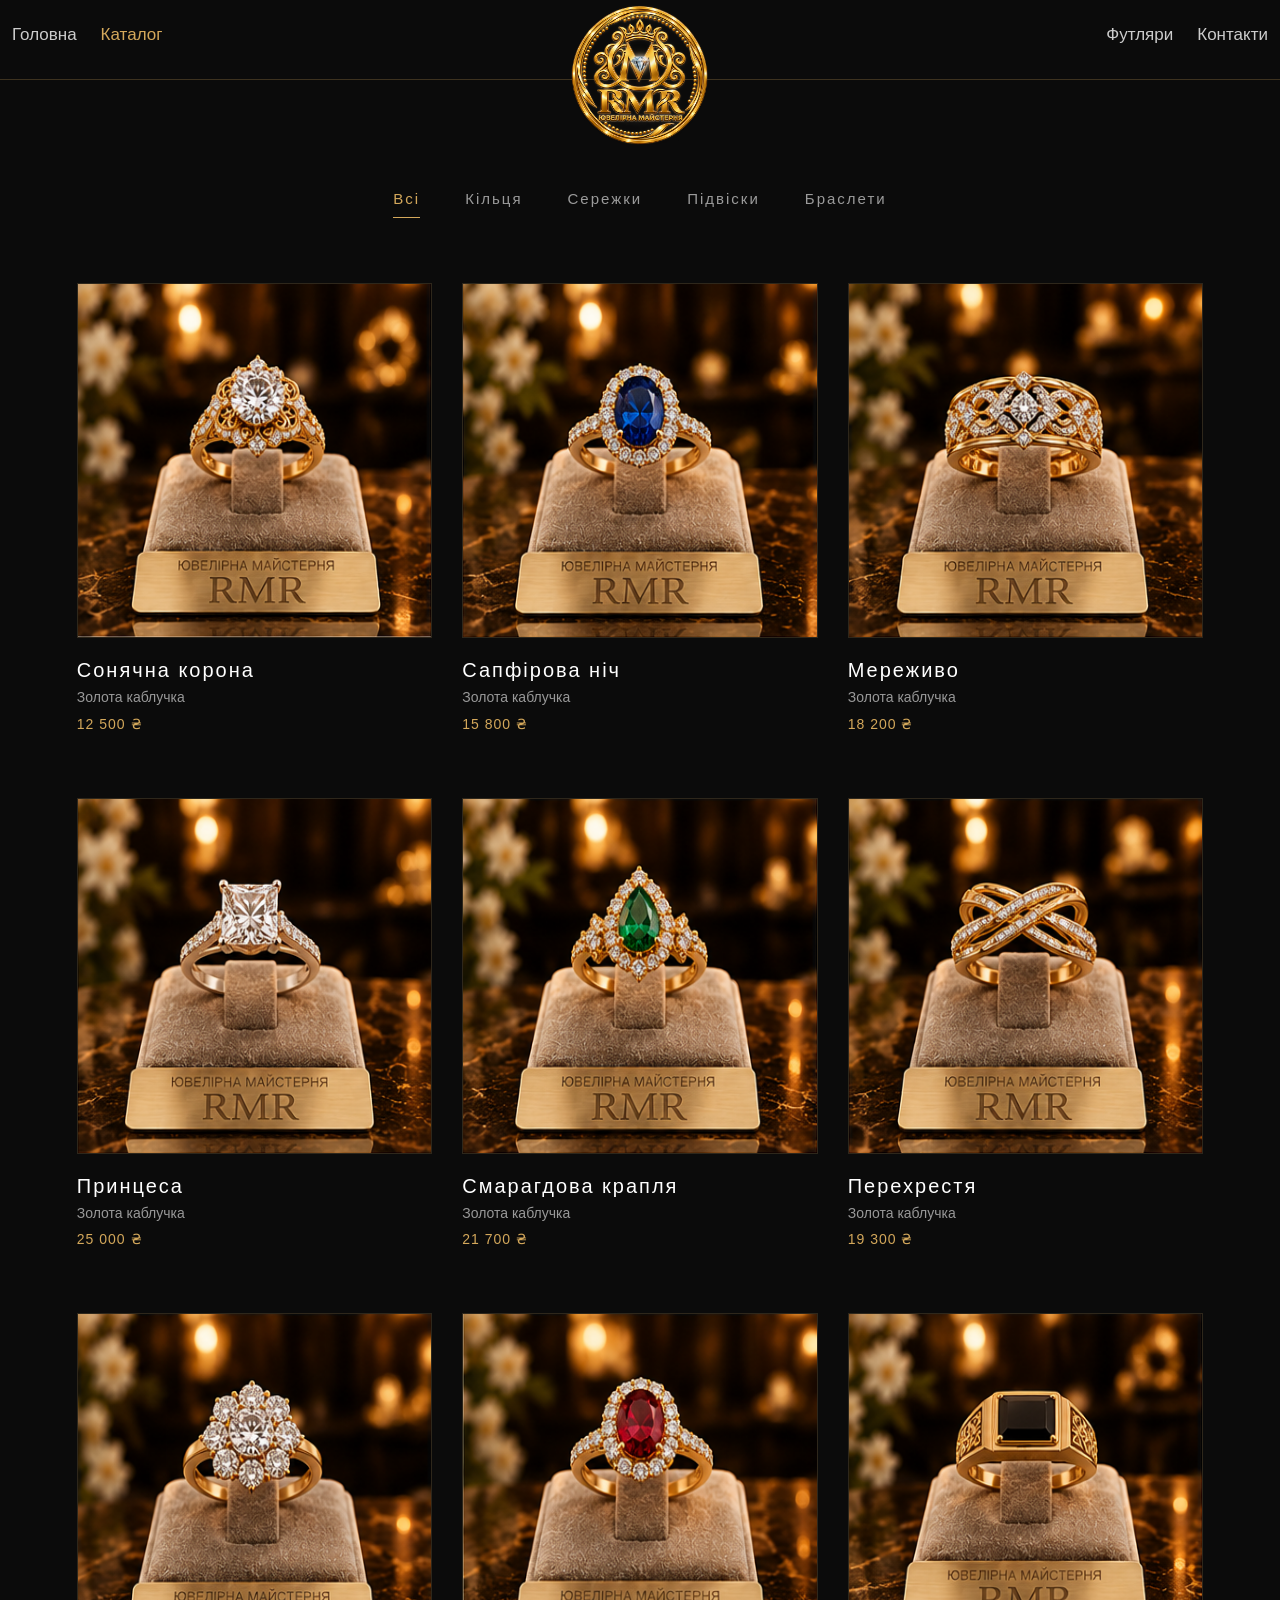
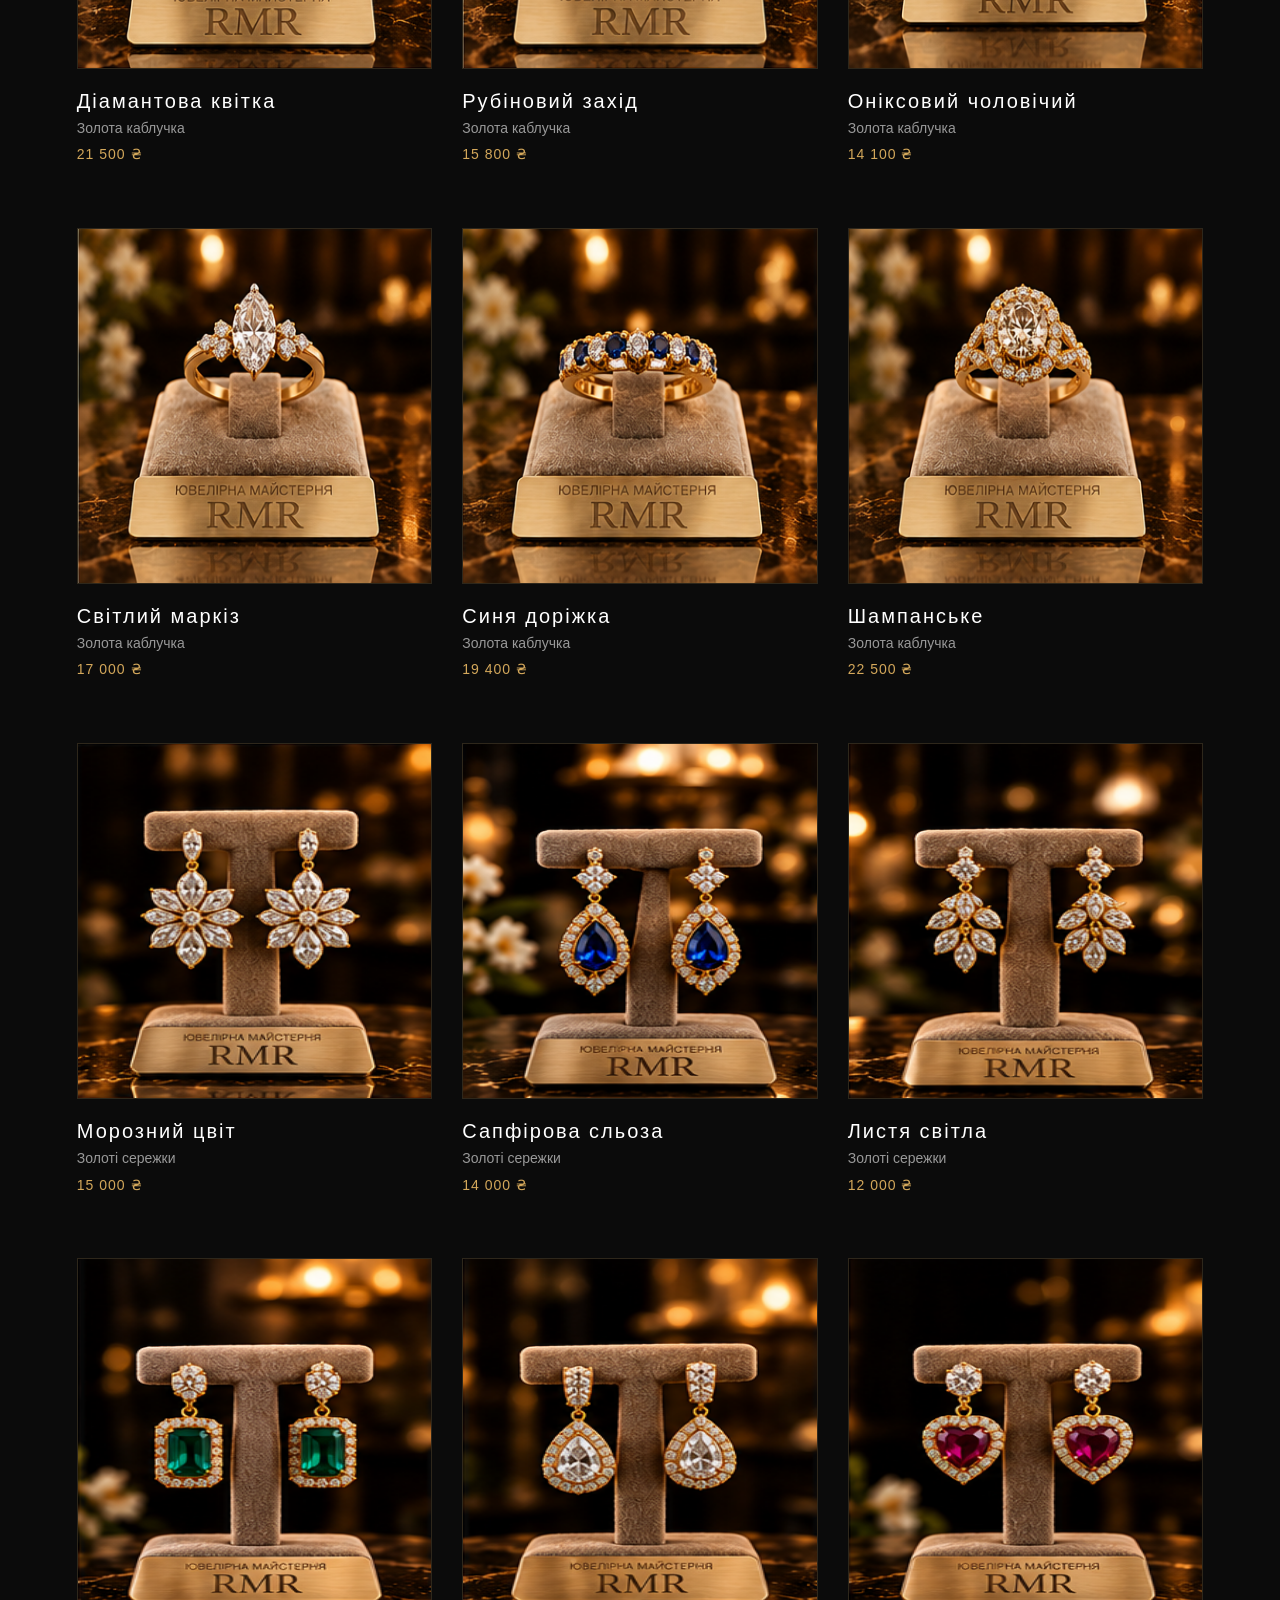
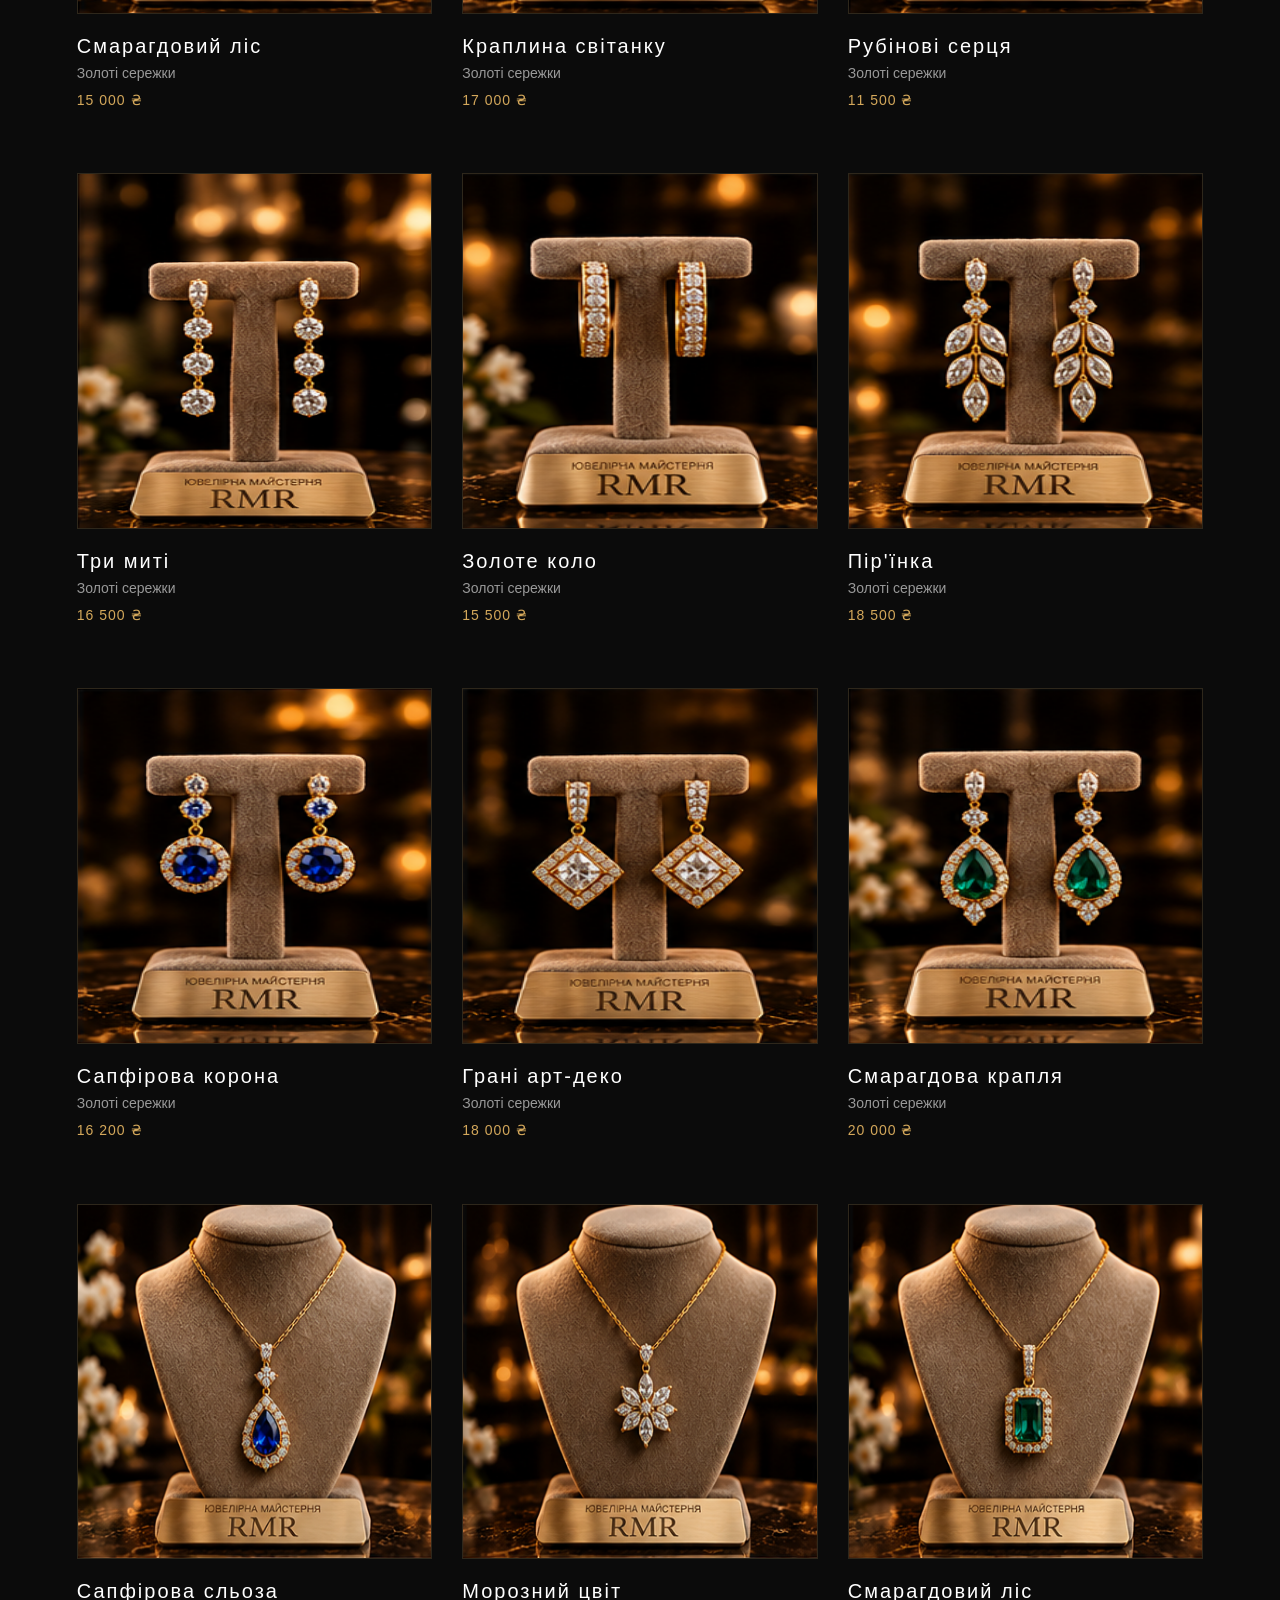
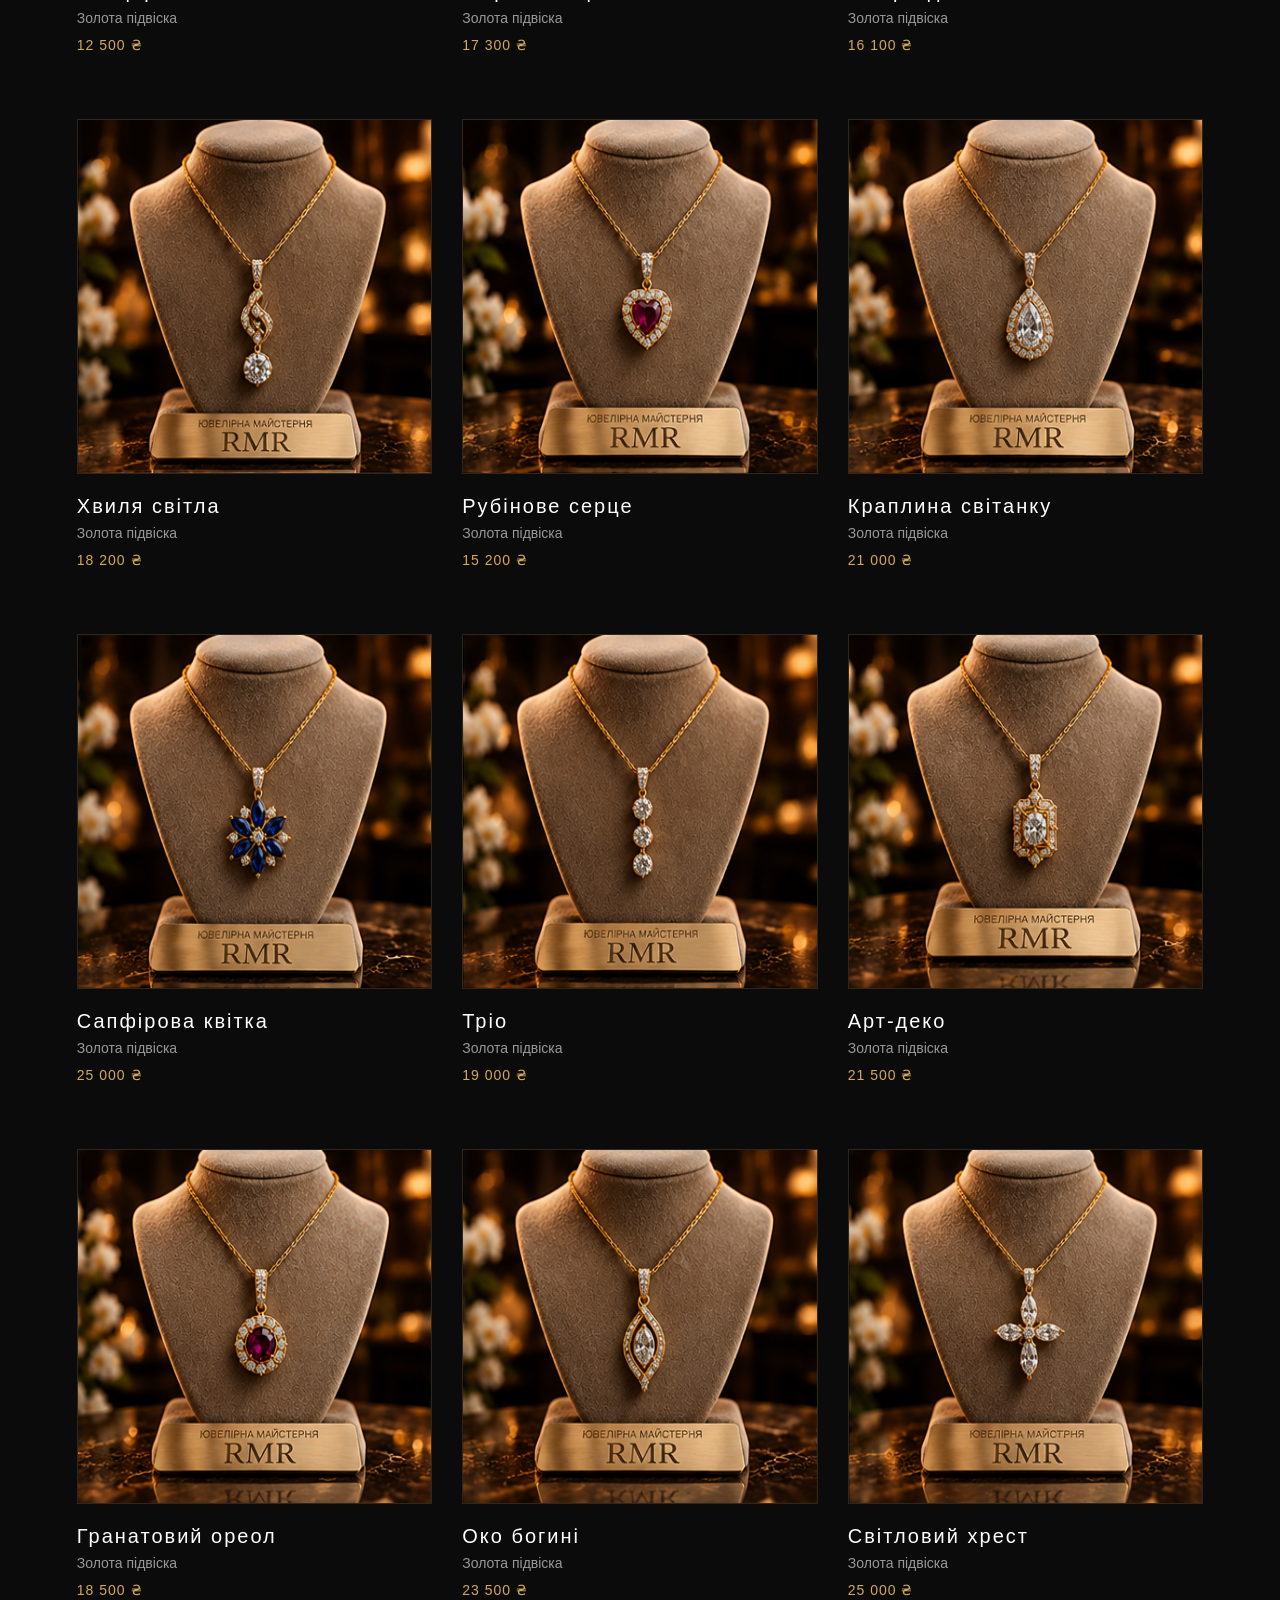
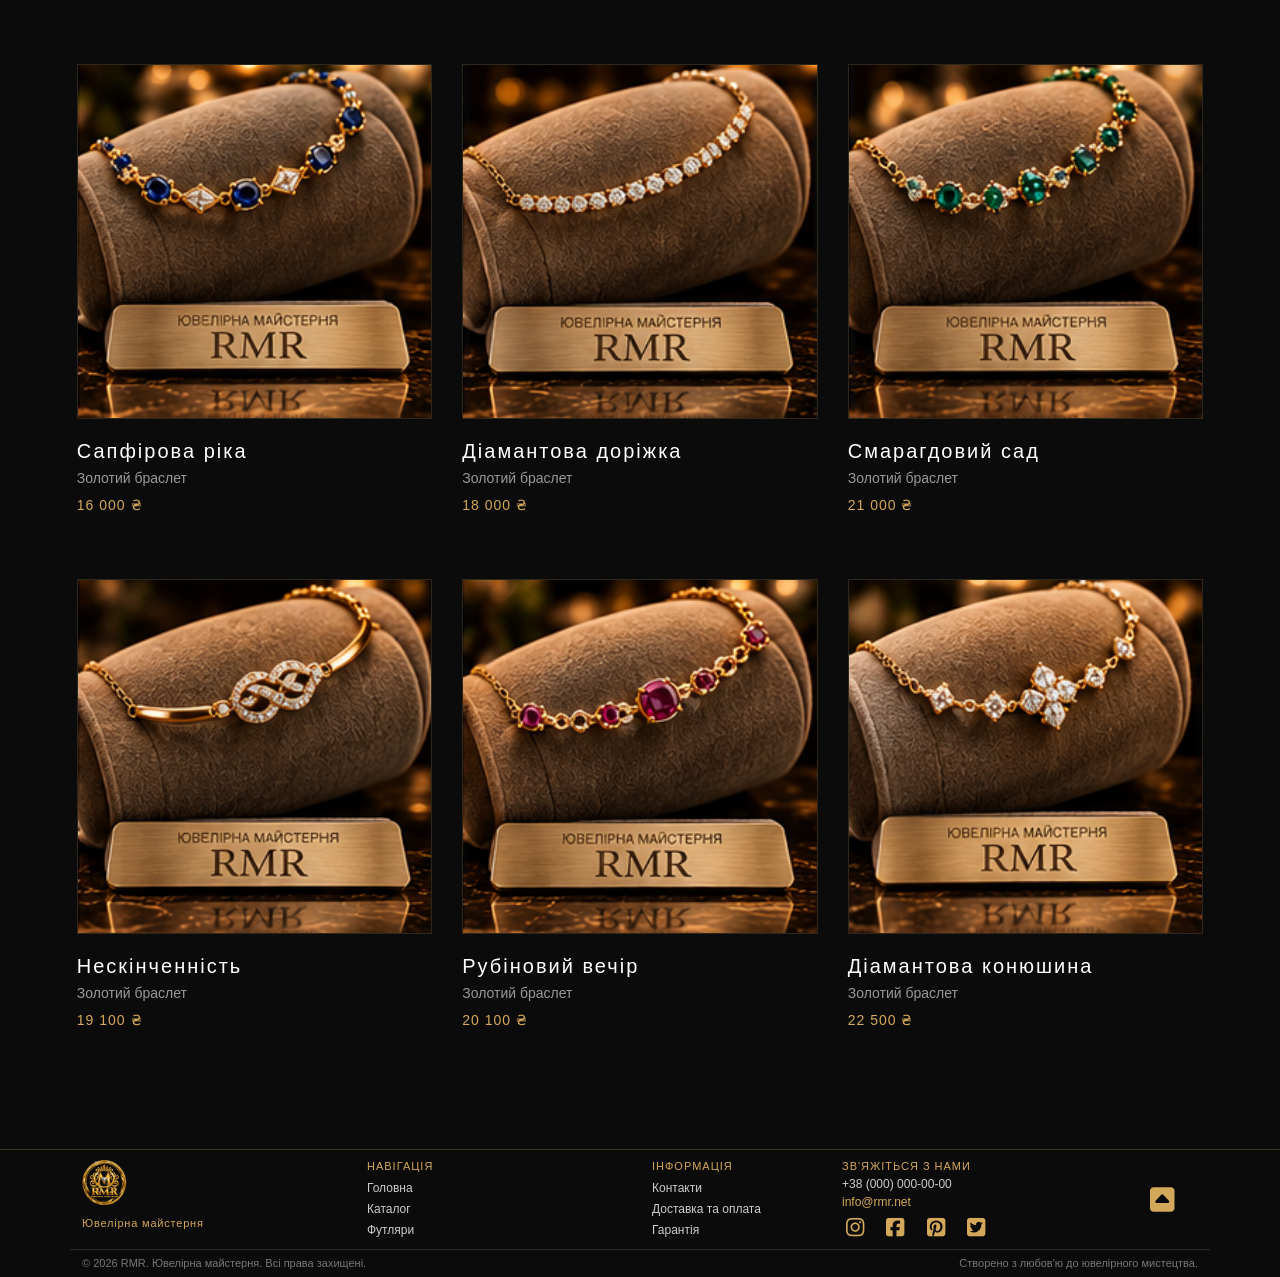
==== commit c4e5a7c8: "Add files via upload" ====
--- a/catalog.html
+++ b/catalog.html
@@ -982,8 +982,8 @@
            <h5>  Інформація  </h5>  
                 <ul class="footer-links list-unstyled">
                    <li> <a href="contacts.html"> Контакти </a> </li>
-                   <li> <a href="#"> Доставка і оплата </a> </li>         
-                 <li> <a href="#"> Гарантія </a> </li>   
+                   <li> <a href="contacts.html#delivery-payment"> Доставка та оплата </a> </li>         
+                 <li> <a href="contacts.html#warranty"> Гарантія </a> </li>   
                 </ul>            
            </div>
            </div>              
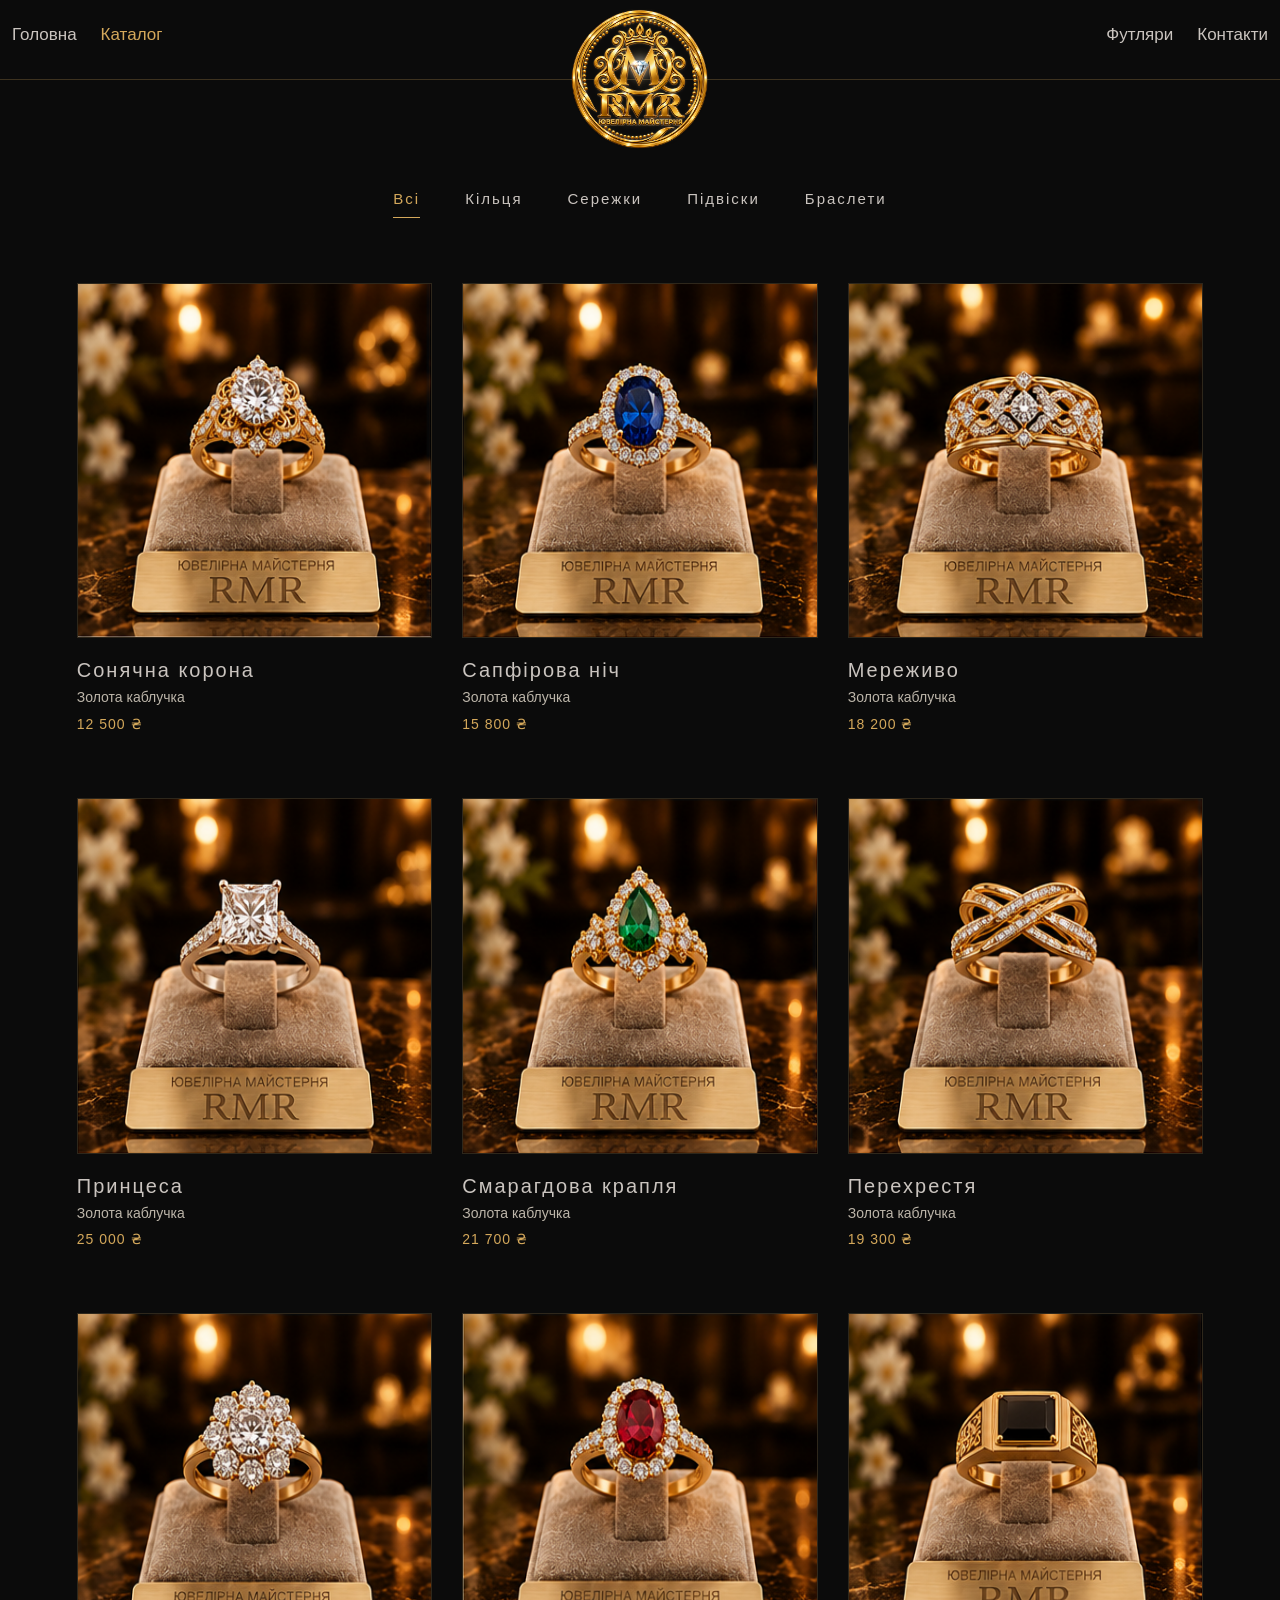
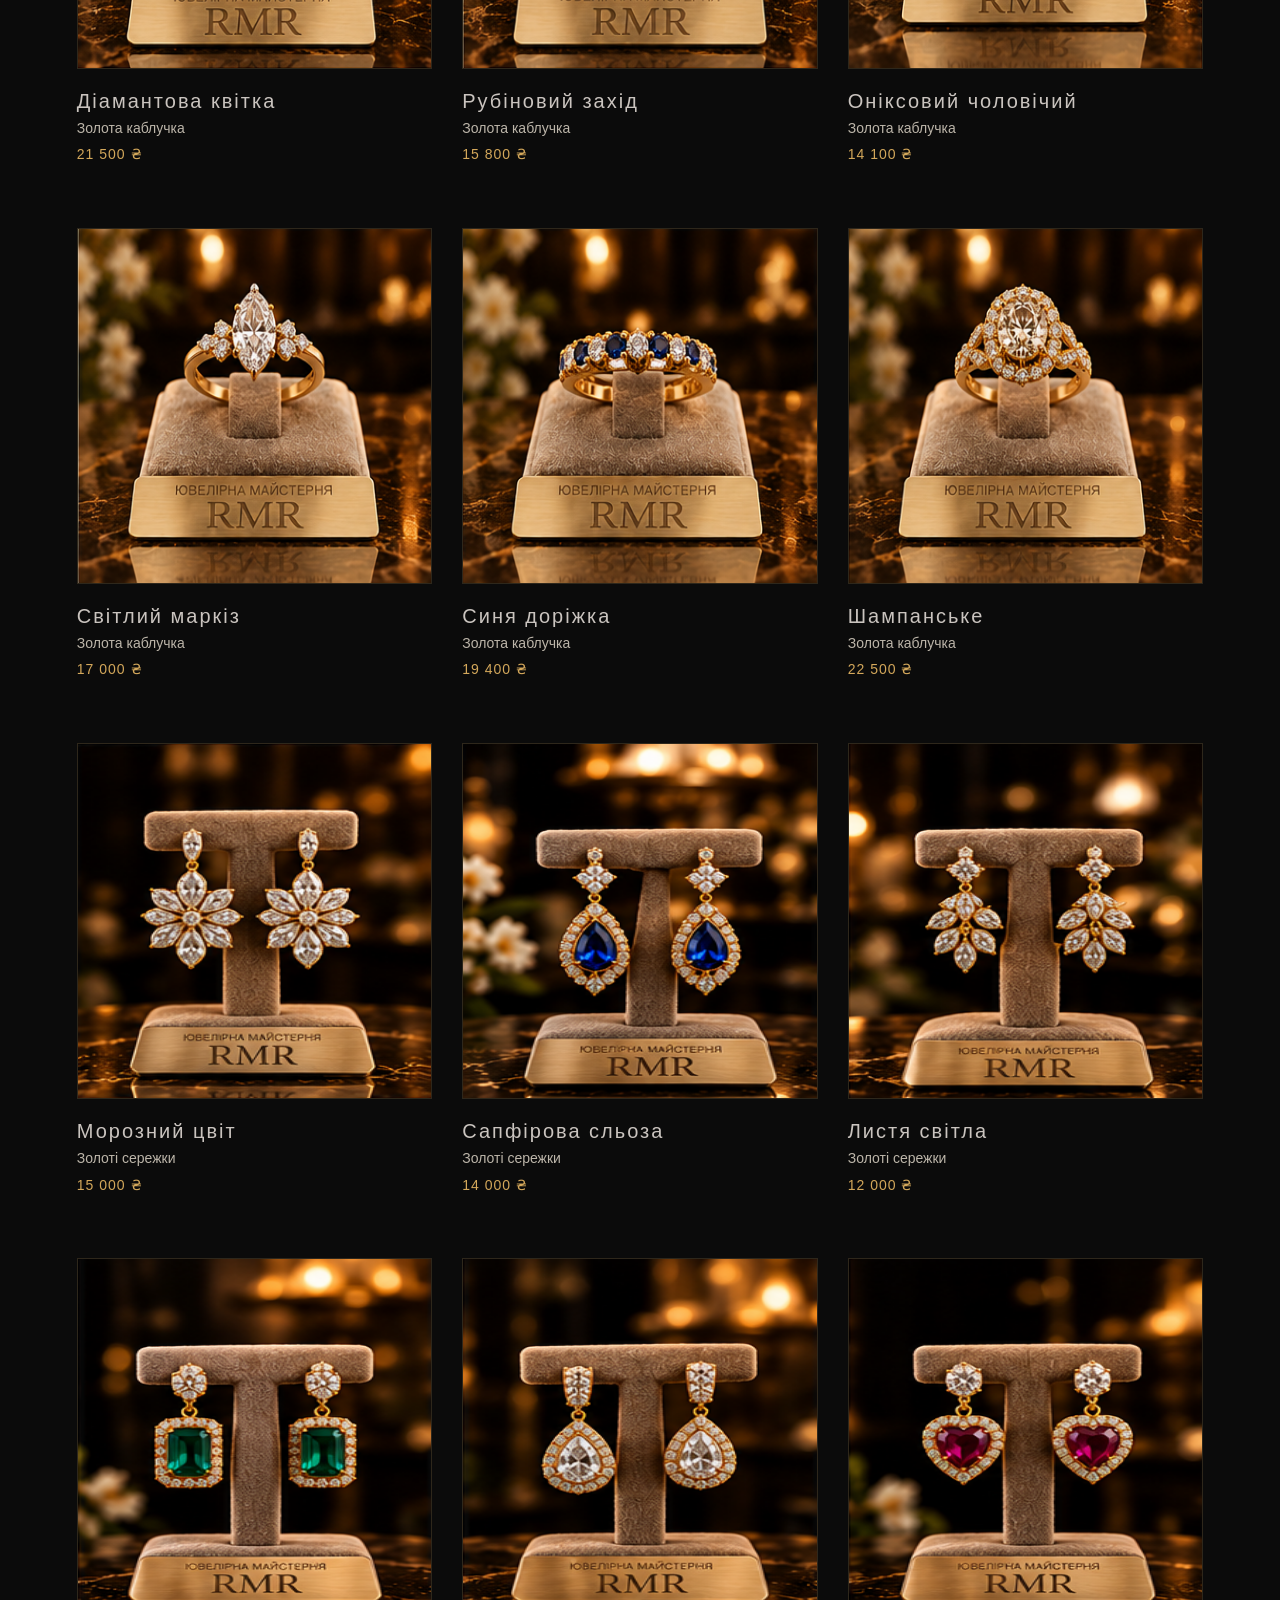
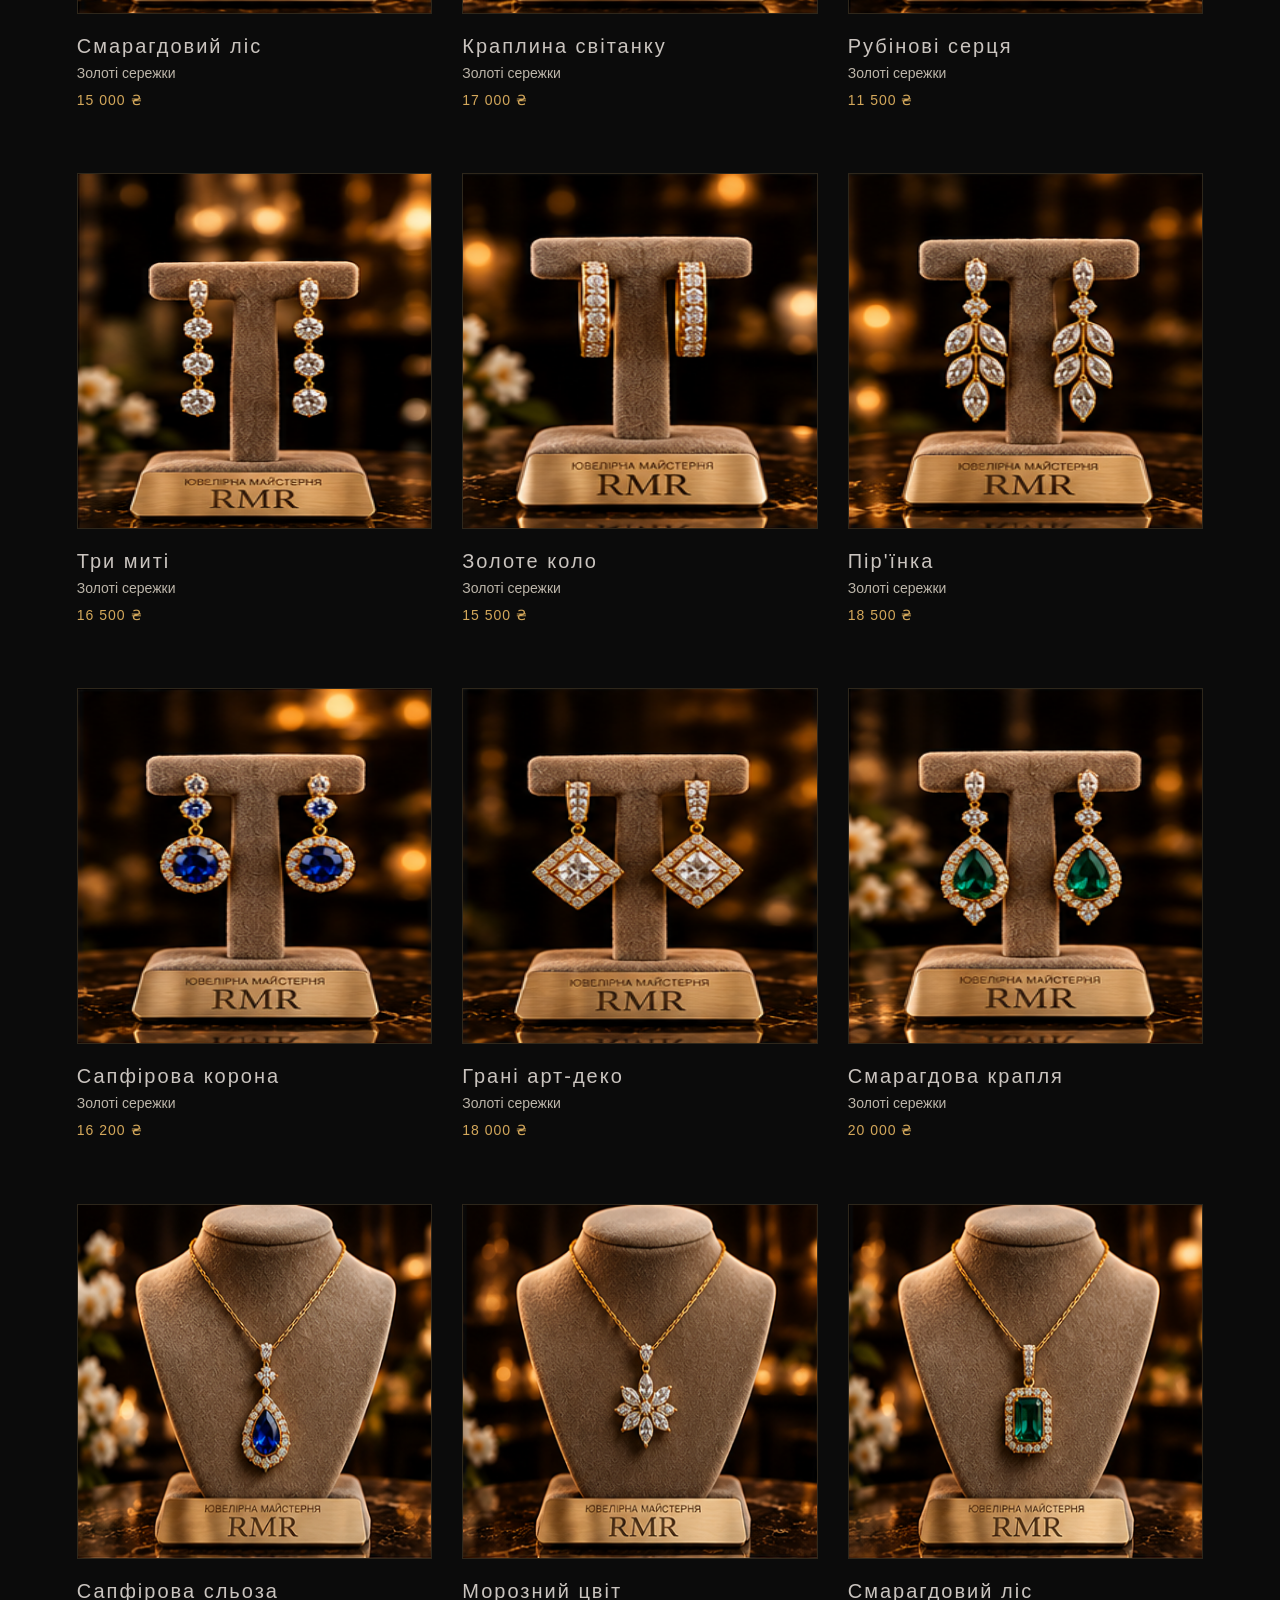
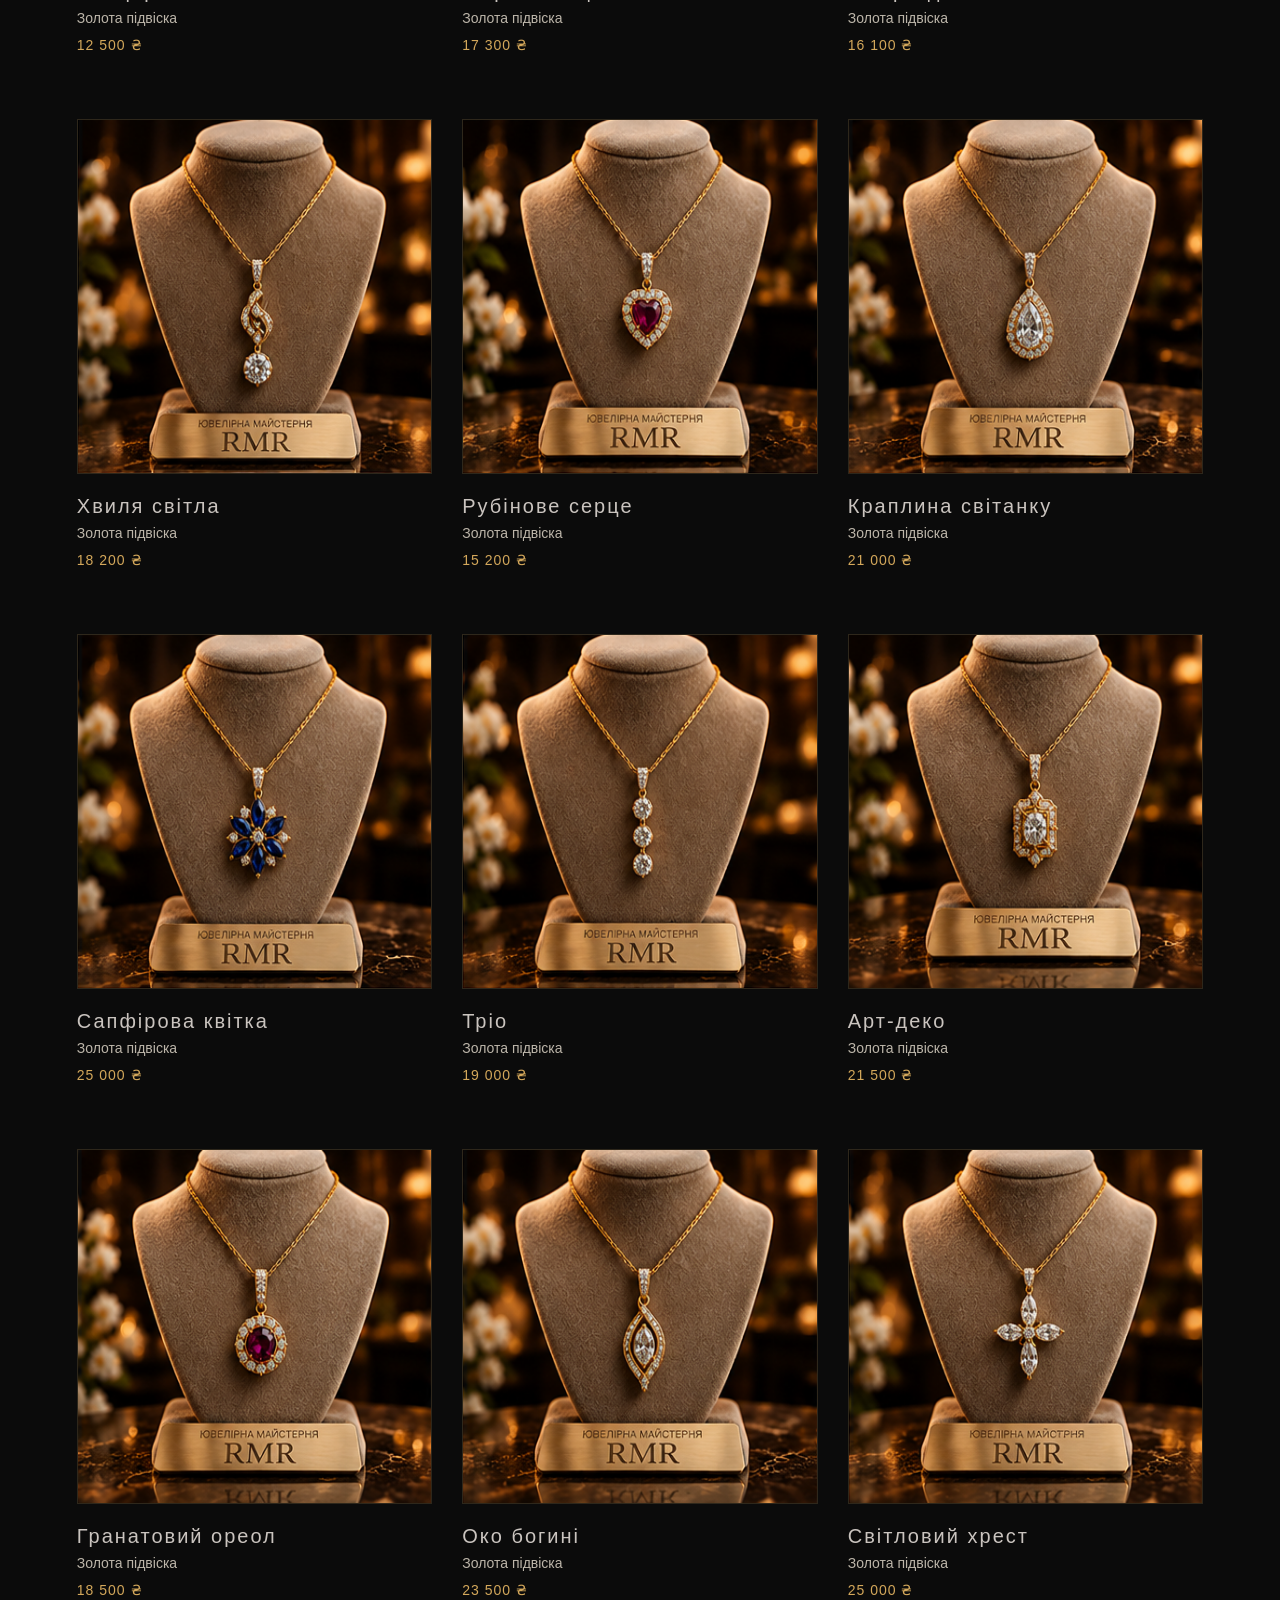
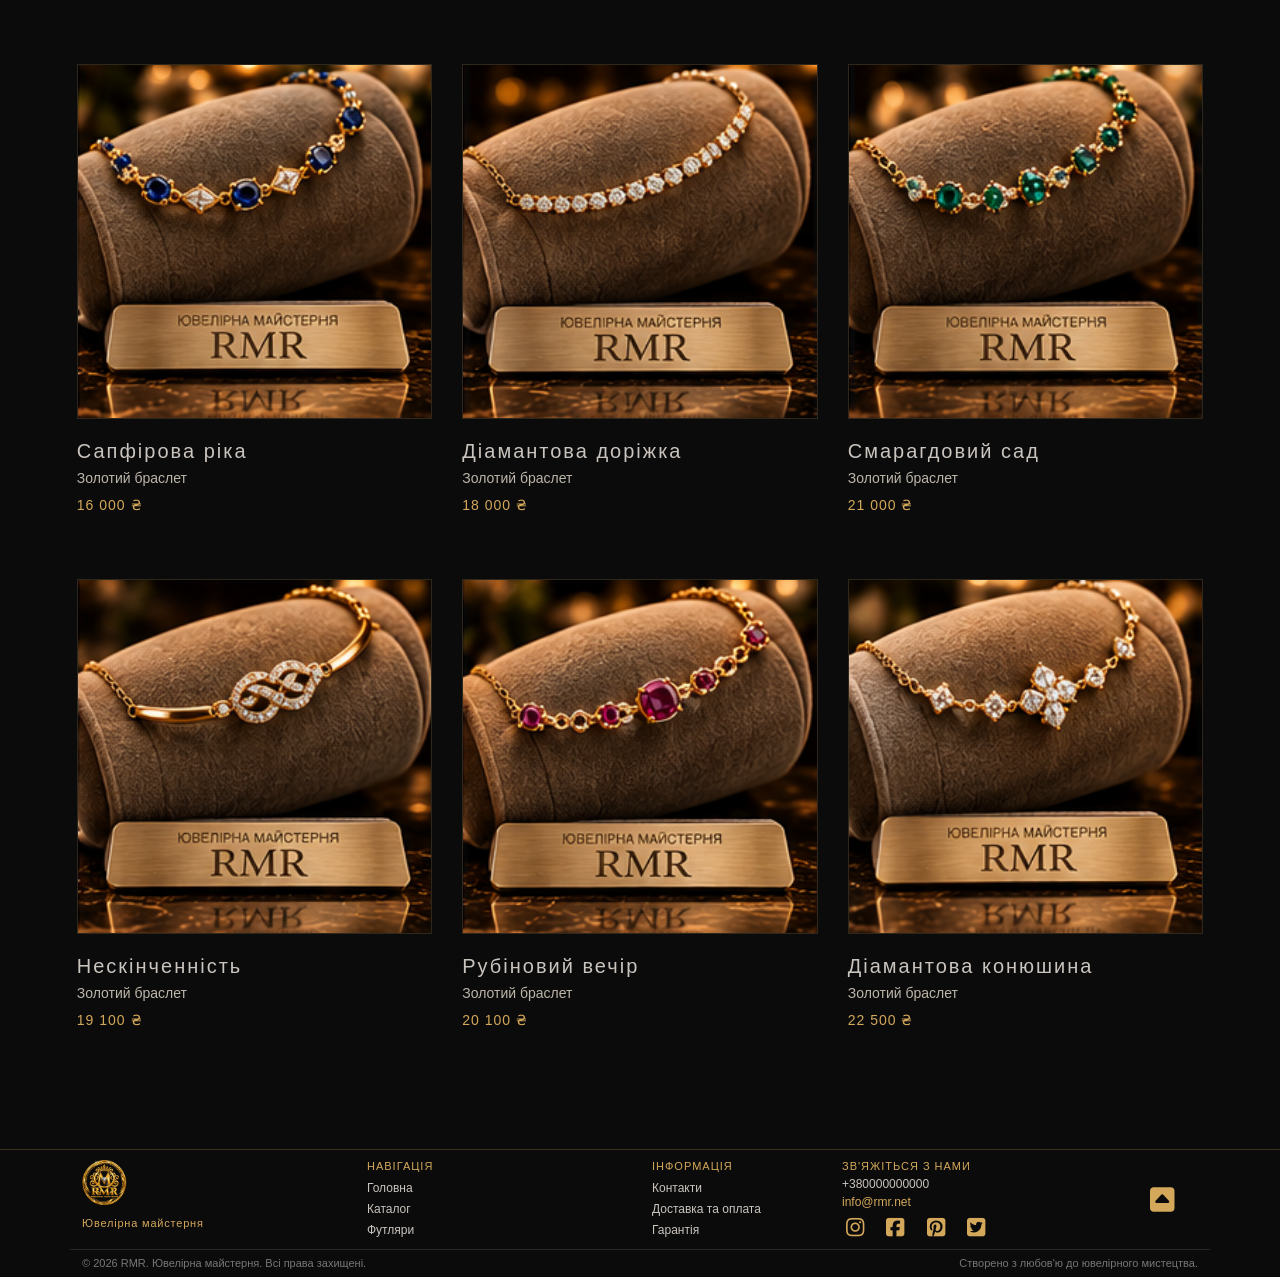
==== commit a7139ee5: "Add files via upload" ====
--- a/catalog.html
+++ b/catalog.html
@@ -9,12 +9,16 @@
     
     <!-- Font Awesome -->
     <link rel="stylesheet" href="libs/fontawesome/css/all.min.css">
-
-    
-  <!-- Google Font -->
-    <link rel="preconnect" href="https://fonts.googleapis.com">
-    <link rel="preconnect" href="https://fonts.gstatic.com" crossorigin>
-    <link href="https://fonts.googleapis.com/css2?family=Playfair+Display:wght@400;500;600;700&display=swap" rel="stylesheet">
+    
+    <style>
+        @font-face {
+          font-family: 'Playfair Display';
+          src: url('fonts/PlayfairDisplay.ttf') format('truetype');
+          font-weight: 400 900;
+          font-style: normal;
+          font-display: swap;
+        }
+      </style>
 
        <!-- Основные стили -->
     <link rel="stylesheet" href="styles/style.css">
@@ -996,7 +1000,7 @@
             
          
          <!-- ТЕЛЕФОН -->                    
-            <p class="footer-contact">  +38 (000) 000-00-00  </p>
+            <p class="footer-contact">  +380000000000  </p>
                           
          <!-- EMAIL -->
             <p class="footer-contact"> 
--- a/styles/style.css
+++ b/styles/style.css
@@ -42,6 +42,7 @@
   font-display: swap; /* Плавная замена текста при загрузке */
 }
 
+
 html,
 body {
     margin: 0;
@@ -70,7 +71,8 @@
 }
 /* ССЫЛКИ МЕНЮ */
 .site-header .nav-link {
-    color: #cccccc;
+    font-family: 'PT Serif', sans-serif;  
+    color: #cac4bf;
     font-size: 17px;
     white-space: nowrap;
     text-decoration: none;
@@ -91,8 +93,8 @@
     width: 140px;
     height: 140px;
     left: 50%;
-    top: 5px;
-    transform: translateX(-50%);
+    top: 100%;
+    transform: translate(-50%,-50%);
     perspective: 600px;
     z-index: 20;
 }
@@ -278,7 +280,7 @@
     letter-spacing: 3px;
 }
 .about-counter .current {
-    color: #fff;
+    color: #cac4bf;
     font-size: 20px;
 }
 
@@ -293,7 +295,7 @@
     align-items: center;
     gap: 8px;
     transform: translateX(-50%);
-    color: rgba(255, 255, 255, 0.65);
+    color: #cac4bf;
     font-size: 10px;
     letter-spacing: 3px;
     text-transform: uppercase;
@@ -461,7 +463,7 @@
     letter-spacing: .28em;
 }
 .rmr-showcase-name {
-    color: #f6efe4;
+    color: #cac4bf;
     font-family: 'AliceRegular', 'PT Serif', serif;
     font-size: clamp(19px, 2.1vw, 27px);
     letter-spacing: .06em;
@@ -500,7 +502,7 @@
 }
 .rmr-workshop-description p {
     margin: 0 auto 30px;
-    color: #c9c1b6;
+    color: #cac4bf;
     font-size: clamp(15px, 1.25vw, 17px);
     line-height: 1.9;
     letter-spacing: .015em;
@@ -513,7 +515,7 @@
     padding: 13px 28px;
     border: 1px solid rgba(212,168,91,.85);
     border-radius: 0;
-    color: #f6efe4;
+    color: #cac4bf;
     text-decoration: none;
     transition: color .3s ease, background .3s ease, box-shadow .3s ease;
 }
@@ -663,7 +665,7 @@
     line-height: 1.3;
 }
 .footer-links a {
-    color: #cccccc;
+    color: #cac4bf;
     font-size: 12px;
     text-decoration: none;
     transition:
@@ -676,7 +678,7 @@
 }
 /* КОНТАКТЫ */
      .footer-contact {
-    color: #cccccc;
+    color: #cac4bf;
     font-size: 12px;
     line-height: 1.3;
     margin: 0 0 2px;
@@ -891,7 +893,7 @@
 ===================================== */
 .catalog-page {
     background: #0b0b0b;
-    color: #ffffff;
+    color: #cac4bf;
     min-height: 100vh;
     padding: 180px 6% 120px;
     position: relative;
@@ -939,8 +941,8 @@
     position: relative;
     border: none;
     background: transparent;
-    color: #9b9b9b;
-    font-family: "Playfair Display", "PT Serif", sans-serif;
+    color: #cac4bf;
+    font-family: "PT Serif", sans-serif;
     font-size: 15px;
     letter-spacing: 2px;
     padding: 10px 0;
@@ -1044,6 +1046,7 @@
     opacity: 1;
 }
 .product-overlay span {
+    font-family: "Open Sans", "PT Serif", sans-serif;
     border: 1px solid #d4a85b;
     padding: 12px 28px;
     color: #d4a85b;
@@ -1062,6 +1065,7 @@
     padding-top: 20px;
 }
 .product-info h2 {
+    font-family: "Open Sans", "PT Serif", sans-serif;
     margin: 0 0 7px;
     font-size: 20px;
     font-weight: 500;
@@ -1069,7 +1073,7 @@
 }
 .product-info p {
     margin: 0 0 10px;
-    color: #999;
+    color: #bdb6aa;
     font-size: 14px;
 }
 .product-price {
@@ -1101,7 +1105,7 @@
     position: relative;
     overflow: hidden;
     background: #0d0d0d;
-    color: #fff;
+    color: #cac4bf;
     border: 1px solid rgba(212, 168, 91, 0.4);
     border-radius: 0;
     box-shadow: 0 20px 80px rgba(0, 0, 0, 0.7);
@@ -1159,7 +1163,7 @@
 }
 .modal-product-info h2 {
     margin: 0;
-    font-family: "Playfair Display", "PT Serif", sans-serif;
+    font-family: "Open Sans", "PT Serif", sans-serif;
     font-size: 38px;
     font-weight: 400;
     letter-spacing: 2px;
@@ -1190,7 +1194,7 @@
     border: 1px solid #d4a85b;
     background: transparent;
     color: #d4a85b;
-    font-family: "Playfair Display", "PT Serif", sans-serif;
+    font-family: "Open Sans", "PT Serif", sans-serif;
     font-size: 12px;
     letter-spacing: 2px;
     cursor: pointer;
@@ -1331,7 +1335,7 @@
 body.packaging-page .arc-description {
     max-width: 320px;
     margin: 0;
-    color: rgba(245, 240, 232, 0.66);
+    color: #cac4bf;
     font-size: 14px;
     line-height: 1.8;
 }
@@ -1674,7 +1678,7 @@
 
 body.contacts-page .contact-main {
     display: block;
-    color: #cccccc;
+    color: #cac4bf;
     font-size: 14px;
     line-height: 1.5;
 }
@@ -1779,7 +1783,7 @@
 
 body.contacts-page .map-card-content p {
     margin: 0 0 22px;
-    color: #f0e9df;
+    color: #cac4bf;
     font-size: 15px;
 }
 
@@ -1811,7 +1815,7 @@
 
 body.contacts-page .rmr-button-outline {
     min-width: 205px;
-    color: #f6efe4;
+    color: #cac4bf;
     background: rgba(5, 5, 5, .55);
 }
 
@@ -1833,7 +1837,7 @@
 body.contacts-page .form-intro {
     max-width: 650px;
     margin: 0 0 28px;
-    color: #e0d9d0;
+    color: #cac4bf;
     font-size: 15px;
     line-height: 1.55;
 }
@@ -1845,7 +1849,7 @@
     width: 100%;
     min-height: 45px;
     padding: 12px 15px;
-    color: #f2ece3;
+    color: #cac4bf;
     border: 1px solid rgba(205, 178, 137, .38);
     border-radius: 4px;
     background: rgba(8, 8, 8, .76);
@@ -1866,7 +1870,7 @@
 }
 
 body.contacts-page .contacts-form select {
-    color: #e5ddd2;
+    color: #cac4bf;
     color-scheme: dark;
 }
 
@@ -2680,3 +2684,209 @@
         font-size: 16px;
     }
 }
+
+/* =====================================================
+   ІНФОРМАЦІЙНІ ЯКІРНІ РОЗДІЛИ НА СТОРІНЦІ КОНТАКТІВ
+   ===================================================== */
+   html {
+    scroll-behavior: smooth;
+}
+
+body.contacts-page #delivery-payment,
+body.contacts-page #warranty {
+    scroll-margin-top: 105px;
+}
+
+body.contacts-page .contacts-info-section {
+    position: relative;
+    padding: clamp(48px, 6vw, 82px) 0;
+    background: #0b0b0b;
+    color: #f3eee5;
+}
+
+body.contacts-page .contacts-warranty-section {
+    padding-top: 18px;
+    padding-bottom: clamp(58px, 7vw, 92px);
+}
+
+body.contacts-page .contacts-info-heading {
+    margin-bottom: 34px;
+}
+
+body.contacts-page .contacts-info-kicker {
+    display: block;
+    margin-bottom: 10px;
+    color: #d4a85b;
+    font-size: 12px;
+    letter-spacing: 3px;
+    text-transform: uppercase;
+}
+
+body.contacts-page .contacts-info-heading h2 {
+    margin: 0;
+    color: #fcf1dd;
+    font-family: 'Playfair Display', 'PT Serif', serif;
+    font-size: clamp(27px, 3.2vw, 40px);
+}
+
+body.contacts-page .contacts-info-rule {
+    display: block;
+    width: 76px;
+    height: 1px;
+    margin: 17px auto 0;
+    background: #d4a85b;
+}
+
+body.contacts-page .contacts-info-card {
+    height: 100%;
+    padding: clamp(24px, 3vw, 36px);
+    border: 1px solid rgba(212, 168, 91, .42);
+    background: linear-gradient(145deg, rgba(255,255,255,.045), rgba(255,255,255,.012));
+    text-align: center;
+}
+
+body.contacts-page .contacts-info-icon {
+    display: inline-flex;
+    align-items: center;
+    justify-content: center;
+    width: 54px;
+    height: 54px;
+    margin-bottom: 17px;
+    border: 1px solid rgba(212, 168, 91, .65);
+    border-radius: 50%;
+    color: #f6df9d;
+    font-size: 22px;
+}
+
+body.contacts-page .contacts-info-card h3 {
+    margin: 0 0 14px;
+    color: #d4a85b;
+    font-family: 'Playfair Display', 'PT Serif', serif;
+    font-size: clamp(21px, 2.2vw, 26px);
+}
+
+body.contacts-page .contacts-info-card p {
+    max-width: 620px;
+    margin: 0 auto;
+    color: #cac4bf;
+    font-size: 16px;
+    line-height: 1.8;
+}
+
+body.contacts-page .contacts-warranty-card {
+    padding-top: 32px;
+    padding-bottom: 32px;
+}
+
+@media (max-width: 575.98px) {
+    body.contacts-page #delivery-payment,
+    body.contacts-page #warranty {
+        scroll-margin-top: 82px;
+    }
+
+    body.contacts-page .contacts-info-section {
+        padding: 42px 0;
+    }
+
+    body.contacts-page .contacts-info-heading {
+        margin-bottom: 25px;
+    }
+
+    body.contacts-page .contacts-info-kicker {
+        font-size: 10px;
+        letter-spacing: 2px;
+    }
+
+    body.contacts-page .contacts-info-card p {
+        font-size: 15px;
+        line-height: 1.7;
+    }
+}
+
+@media (prefers-reduced-motion: reduce) {
+    html {
+        scroll-behavior: auto;
+    }
+}
+
+/* =====================================================
+   ПЛАНШЕТЫ: ДОПОЛНИТЕЛЬНОЕ УВЕЛИЧЕНИЕ МЕЛКИХ ШРИФТОВ
+   Блок стоит В КОНЦЕ файла, селекторы те же, что в основных правилах,
+   поэтому он их переопределяет без !important.
+   Чтобы откатить — удалите всё от этого комментария до конца файла.
+   ===================================================== */
+
+/* ---------- A. Портрет, 768–991px: iPad mini / iPad Air / Surface Pro 7 ----------
+   Добираем то, что осталось мелким: поля форм 16px (iOS не зумит при фокусе),
+   подписи и сообщения об ошибках не меньше 13px */
+   @media (min-width: 768px) and (max-width: 991.98px) {
+    .about-scroll { font-size: 12px; }
+    .about-counter { font-size: 14px; }
+    .product-overlay span { font-size: 14px; }
+    .rmr-showcase-kicker { font-size: 15px; }
+    .rmr-workshop-overline { font-size: 13px; }
+
+    .rmr-order-modal .rmr-order-product small,
+    .rmr-order-modal .rmr-demo-note,
+    .rmr-order-form .rmr-field-error,
+    body.contacts-page .contacts-form .rmr-field-error,
+    body.contacts-page .contacts-info-kicker { font-size: 13px; }
+
+    body.contacts-page .form-status { font-size: 14px; }
+
+    .rmr-order-modal .form-control,
+    .rmr-order-modal textarea.form-control,
+    body.contacts-page .contacts-form input,
+    body.contacts-page .contacts-form select,
+    body.contacts-page .contacts-form textarea { font-size: 16px; }
+}
+
+/* ---------- B. Альбом, 992–1399px, сенсорные экраны ----------
+   iPad Air (1180), iPad 10 (1080), iPad Pro 11 (1194), Surface Pro 7 (≈1368).
+   any-pointer: coarse — значит, есть тачскрин; обычные мониторы без касаний не затрагиваются. */
+@media (min-width: 992px) and (max-width: 1399.98px) and (any-pointer: coarse) {
+
+    /* главная */
+    .about-label { font-size: 16px; }
+    .about-text { font-size: 17px; line-height: 1.6; }
+    .about-counter { font-size: 15px; }
+    .about-scroll { font-size: 12px; }
+    .rmr-showcase-kicker { font-size: 13px; }
+    .rmr-workshop-overline { font-size: 13px; }
+
+    /* каталог */
+    .filter-btn { font-size: 16px; }
+    .product-info p { font-size: 16px; }
+    .product-price { font-size: 18px; }
+    .product-overlay span { font-size: 15px; }
+    .modal-category { font-size: 14px; }
+    .modal-order-btn { font-size: 15px; }
+
+    /* подвал */
+    .footer h5,
+    .footer-bottom span,
+    .footer-copy,
+    .footer-description,
+    .footer-love { font-size: 14px; }
+    .footer-contact,
+    .footer-links a { font-size: 15px; }
+
+    /* форма заказа */
+    .rmr-order-modal .form-label { font-size: 15px; }
+    .rmr-order-modal .rmr-order-product small,
+    .rmr-order-modal .rmr-demo-note,
+    .rmr-order-form .rmr-field-error,
+    body.contacts-page .contacts-form .rmr-field-error { font-size: 13px; }
+    .rmr-order-modal .form-control,
+    .rmr-order-modal textarea.form-control { font-size: 16px; }
+
+    /* контакты */
+    body.contacts-page .contact-main { font-size: 16px; }
+    body.contacts-page .contact-note { font-size: 14px; }
+    body.contacts-page .contacts-info-kicker { font-size: 13px; }
+    body.contacts-page .form-status { font-size: 14px; }
+    body.contacts-page .rmr-button { font-size: 16px; }
+    body.contacts-page .contacts-form input,
+    body.contacts-page .contacts-form select,
+    body.contacts-page .contacts-form textarea { font-size: 16px; }
+}
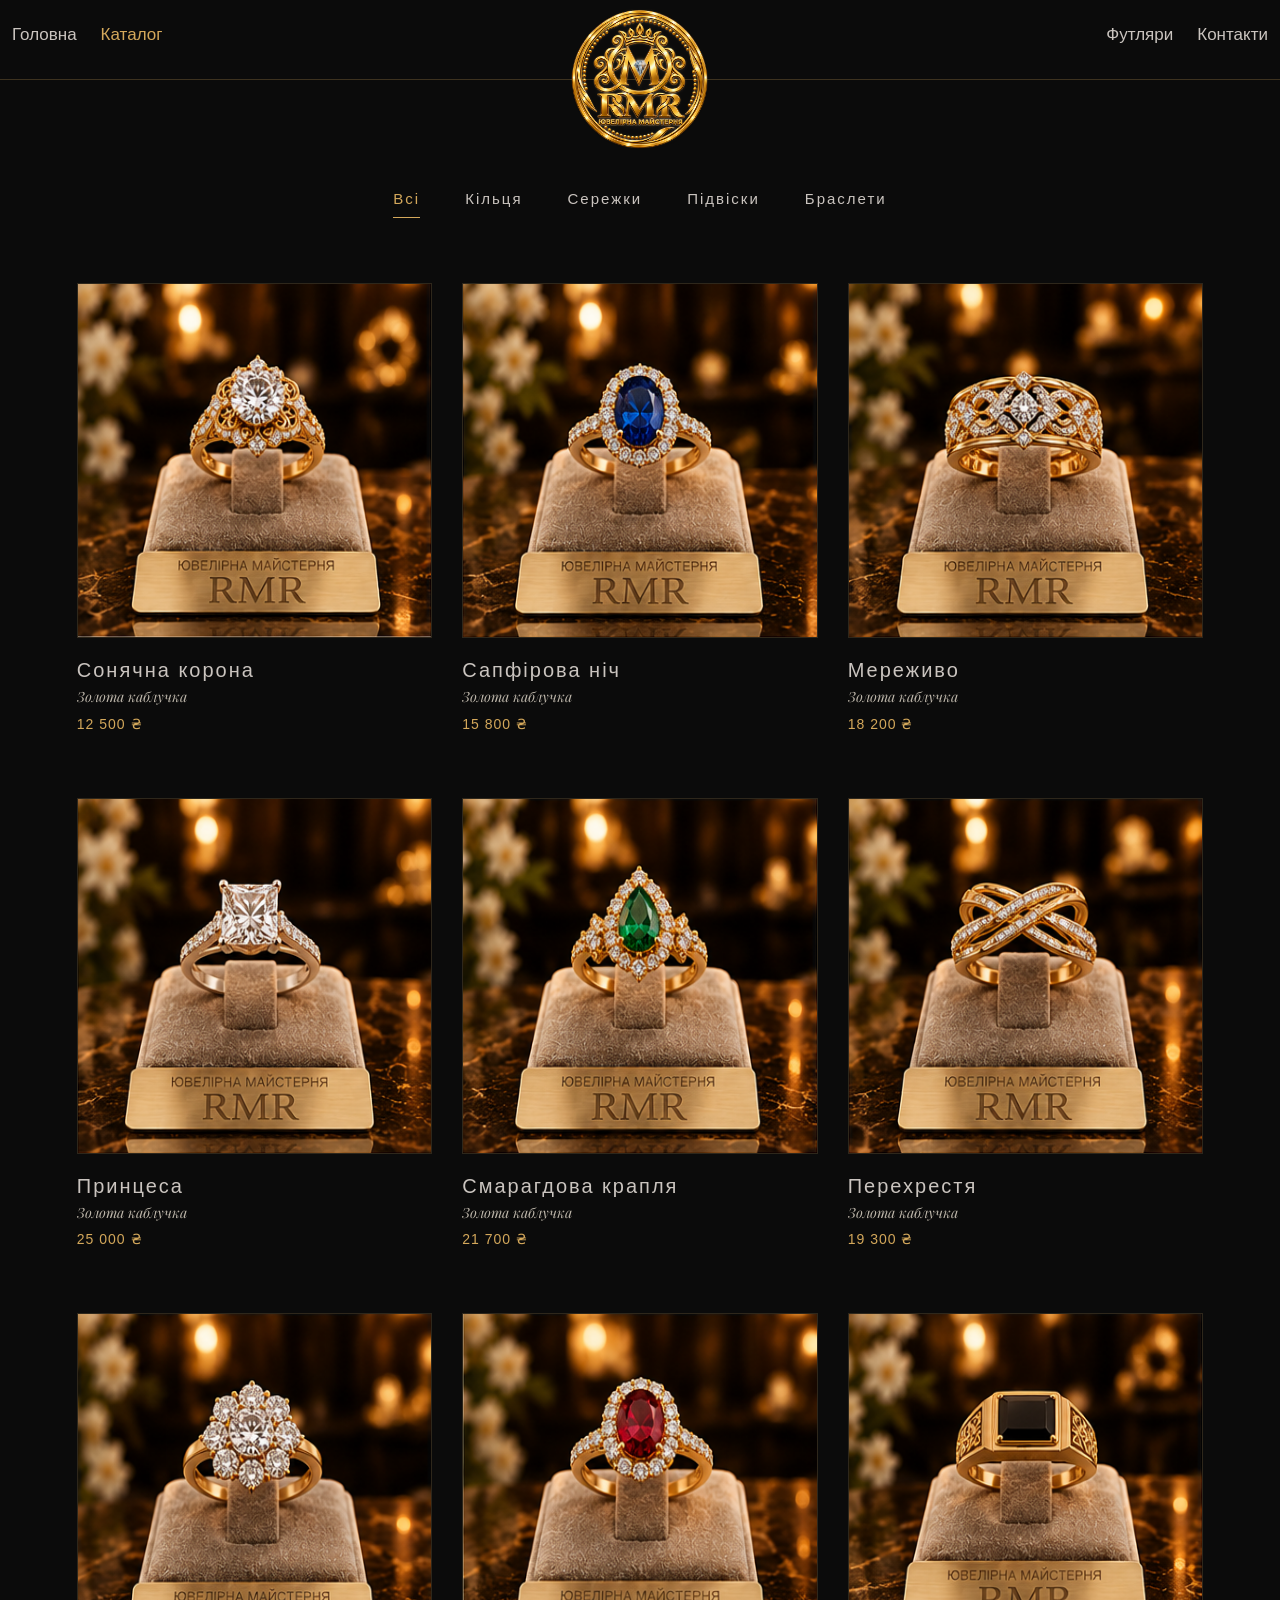
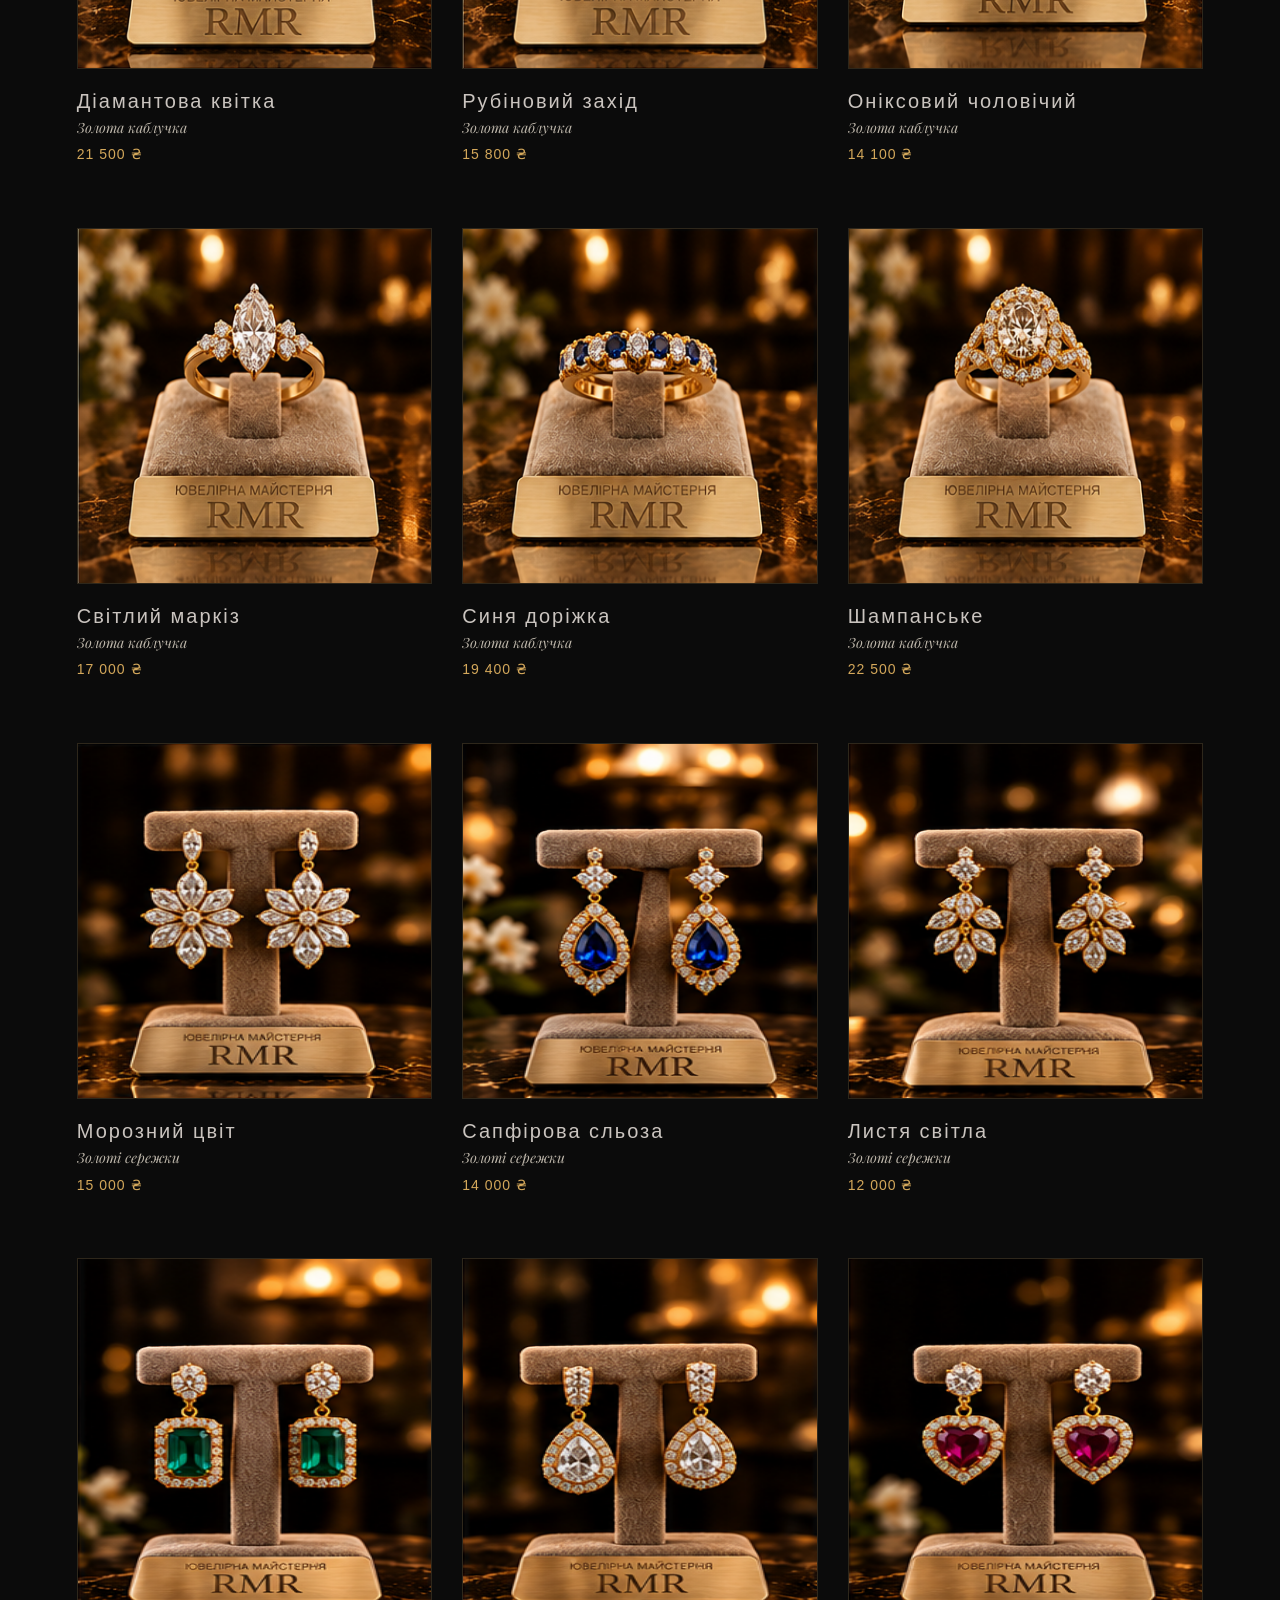
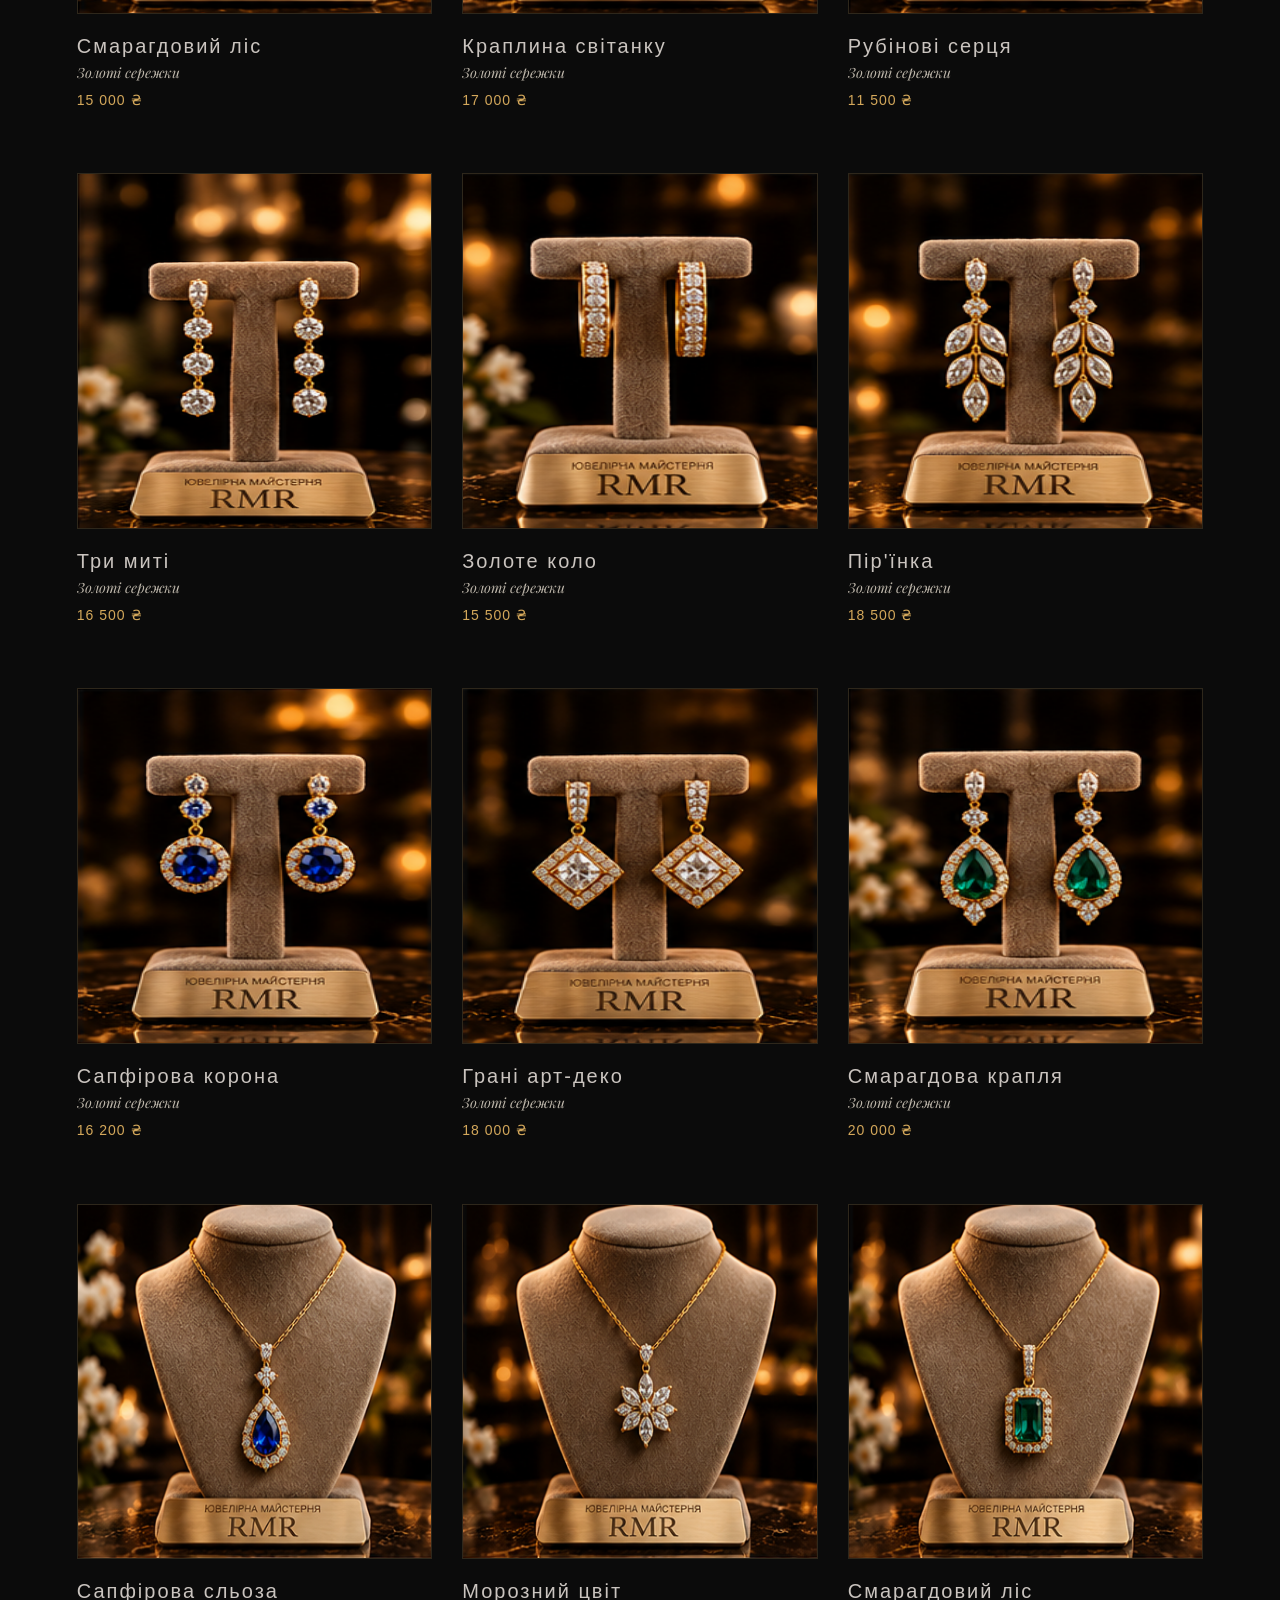
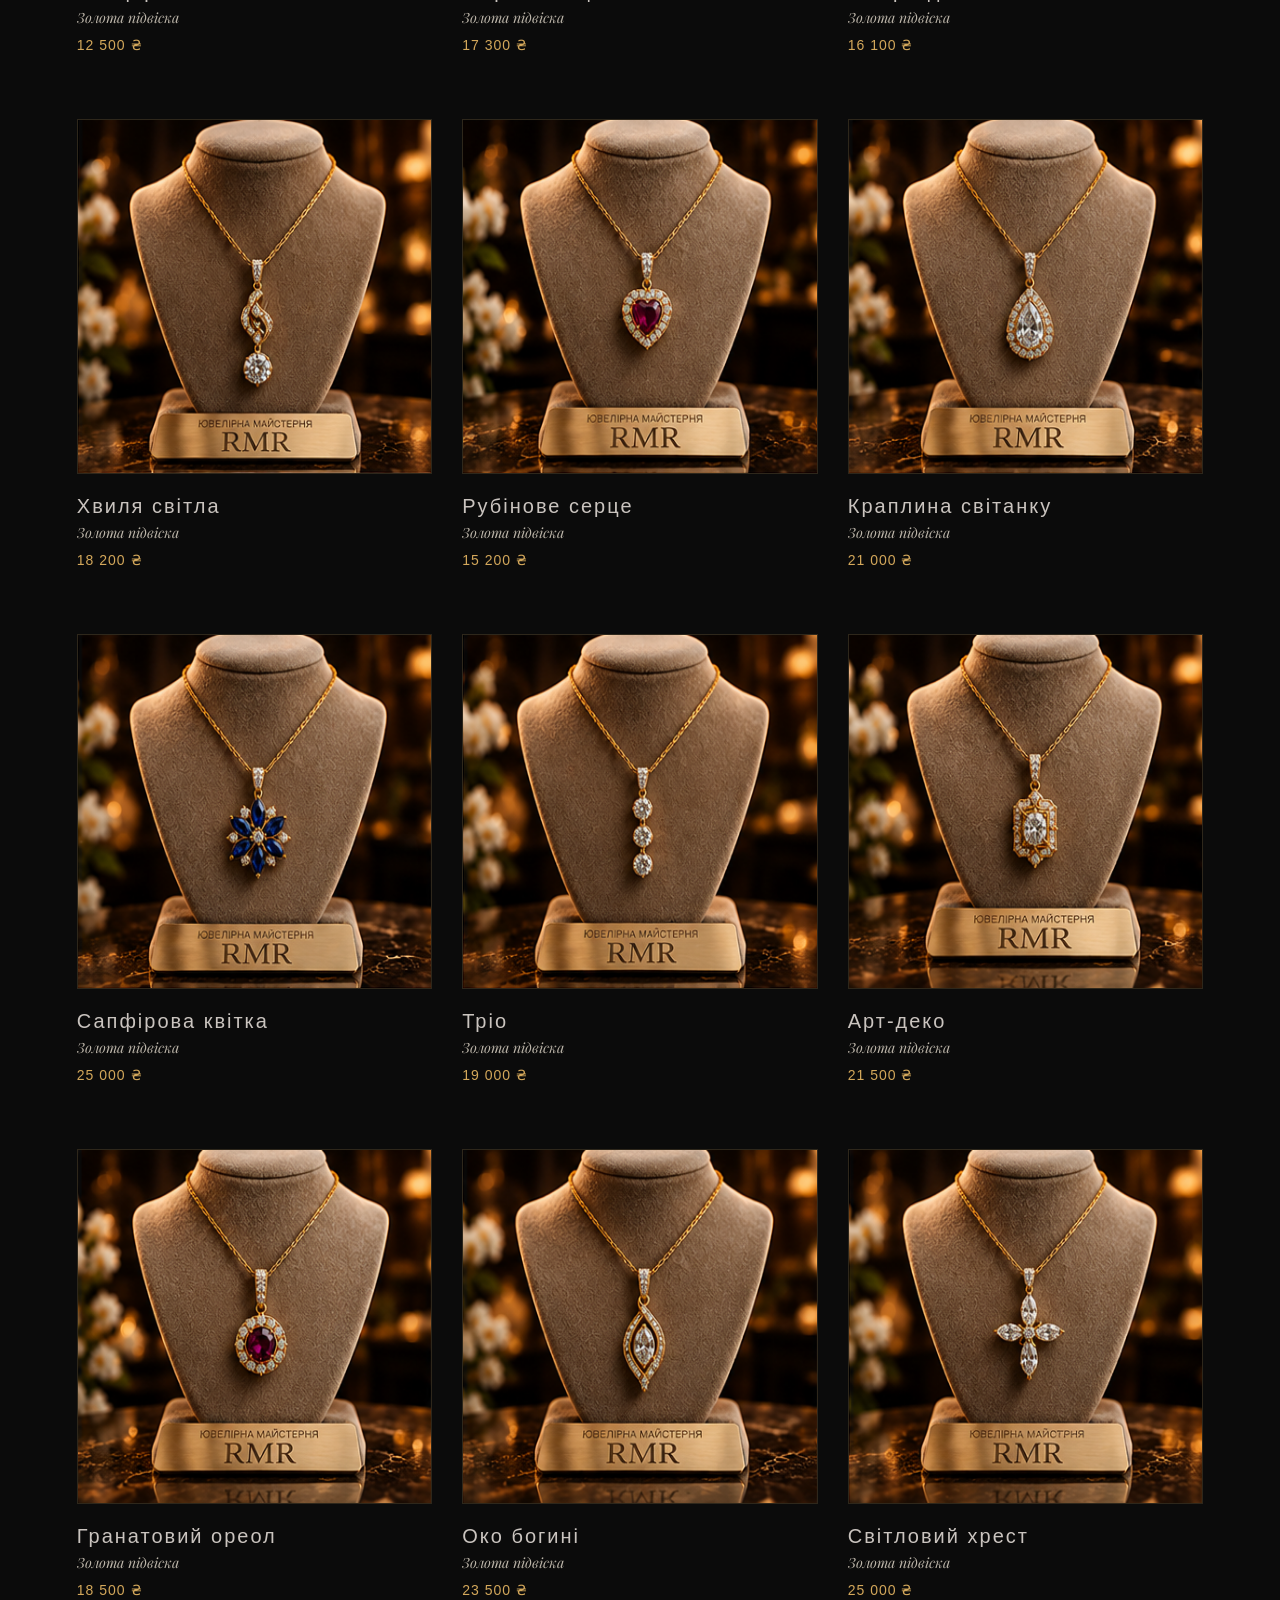
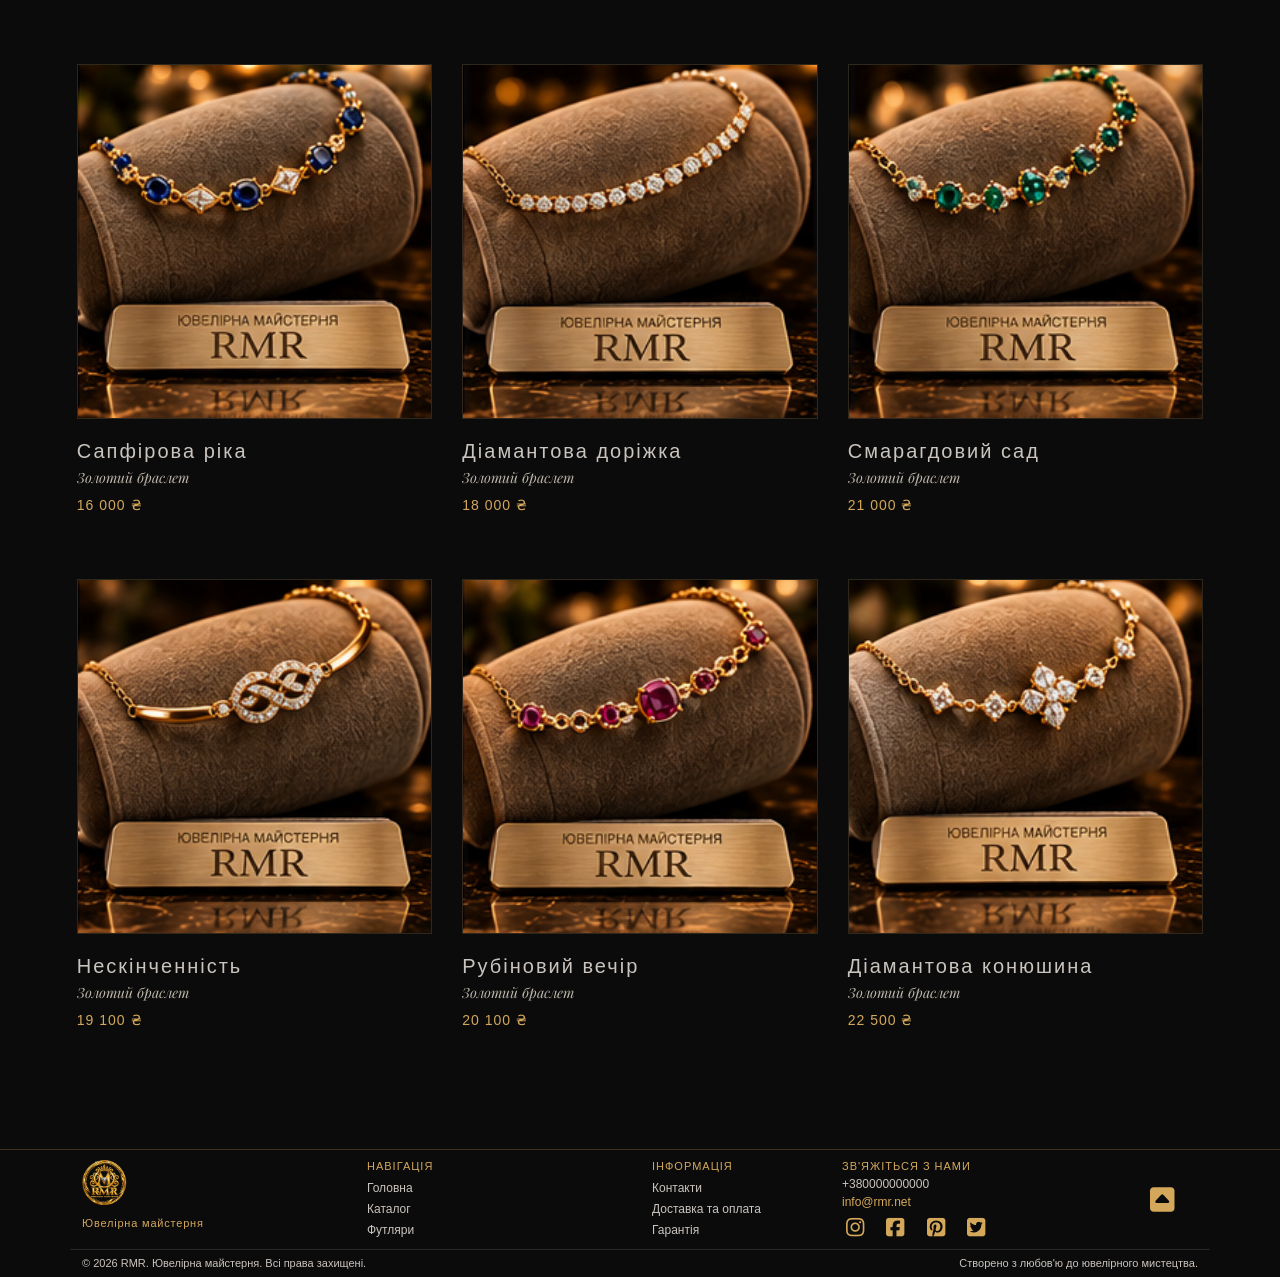
==== commit aa85b711: "Add files via upload" ====
--- a/catalog.html
+++ b/catalog.html
@@ -1008,10 +1008,10 @@
                                 
          <!-- СОЦСЕТИ -->
             <div class="footer-socicons d-flex">
-                <span aria-label="Instagram"> <i class="fa-brands fa-instagram"></i> </span>
-                <span aria-label="Facebook"> <i class="fa-brands fa-square-facebook"></i> </span>
-                <span aria-label="Pinterest"> <i class="fa-brands fa-square-pinterest"></i> </span>
-                <span aria-label="Twitter"> <i class="fa-brands fa-square-twitter"></i> </span>  
+            <a href="#" aria-label="Instagram"> <i class="fa-brands fa-instagram"></i> </a>        
+            <a href="#" aria-label="Facebook"> <i class="fa-brands fa-square-facebook"></i> </a>
+            <a href="#" aria-label="Pinterest"> <i class="fa-brands fa-square-pinterest"></i> </a>
+            <a href="#" aria-label="Twitter"> <i class="fa-brands fa-square-twitter"></i> </a>  
             </div>
            
         </div>
--- a/styles/style.css
+++ b/styles/style.css
@@ -696,7 +696,7 @@
     gap: 14px;
     margin-top: 7px;
 }
-.footer-socicons span {
+.footer-socicons a {
     color: #d4a85b;
     font-size: 21px;
     line-height: 1;
@@ -706,7 +706,7 @@
         transform 0.4s ease,
         text-shadow 0.4s ease;
 }
-.footer-socicons span:hover {
+.footer-socicons a:hover {
     color: #fff0b0;
     transform: translateY(-3px);
     text-shadow:
@@ -747,16 +747,16 @@
         1px solid rgba(255, 255, 255, 0.12);
 }
 .footer-bottom span {
-    color: #777;
+    color: #cac4bf;
     font-size: 11px;
 }
 .footer-copy {
-    color: #777;
+    color: #cac4bf;
     font-size: 11px;
     text-align: left;
 }
 .footer-love {
-    color: #777;
+    color: #cac4bf;
     font-size: 11px;
     text-align: right;
 }
@@ -2525,7 +2525,7 @@
     .footer-socicons {
         gap: 18px;
     }
-    .footer-socicons span {
+    .footer-socicons a {
         font-size: 28px;
     }
     .up-button {
@@ -2645,7 +2645,7 @@
     .footer-contact {
         margin-bottom: 6px;
     }
-    .footer-socicons span {
+    .footer-socicons a {
         font-size: 32px;
     }
     .up-button {
